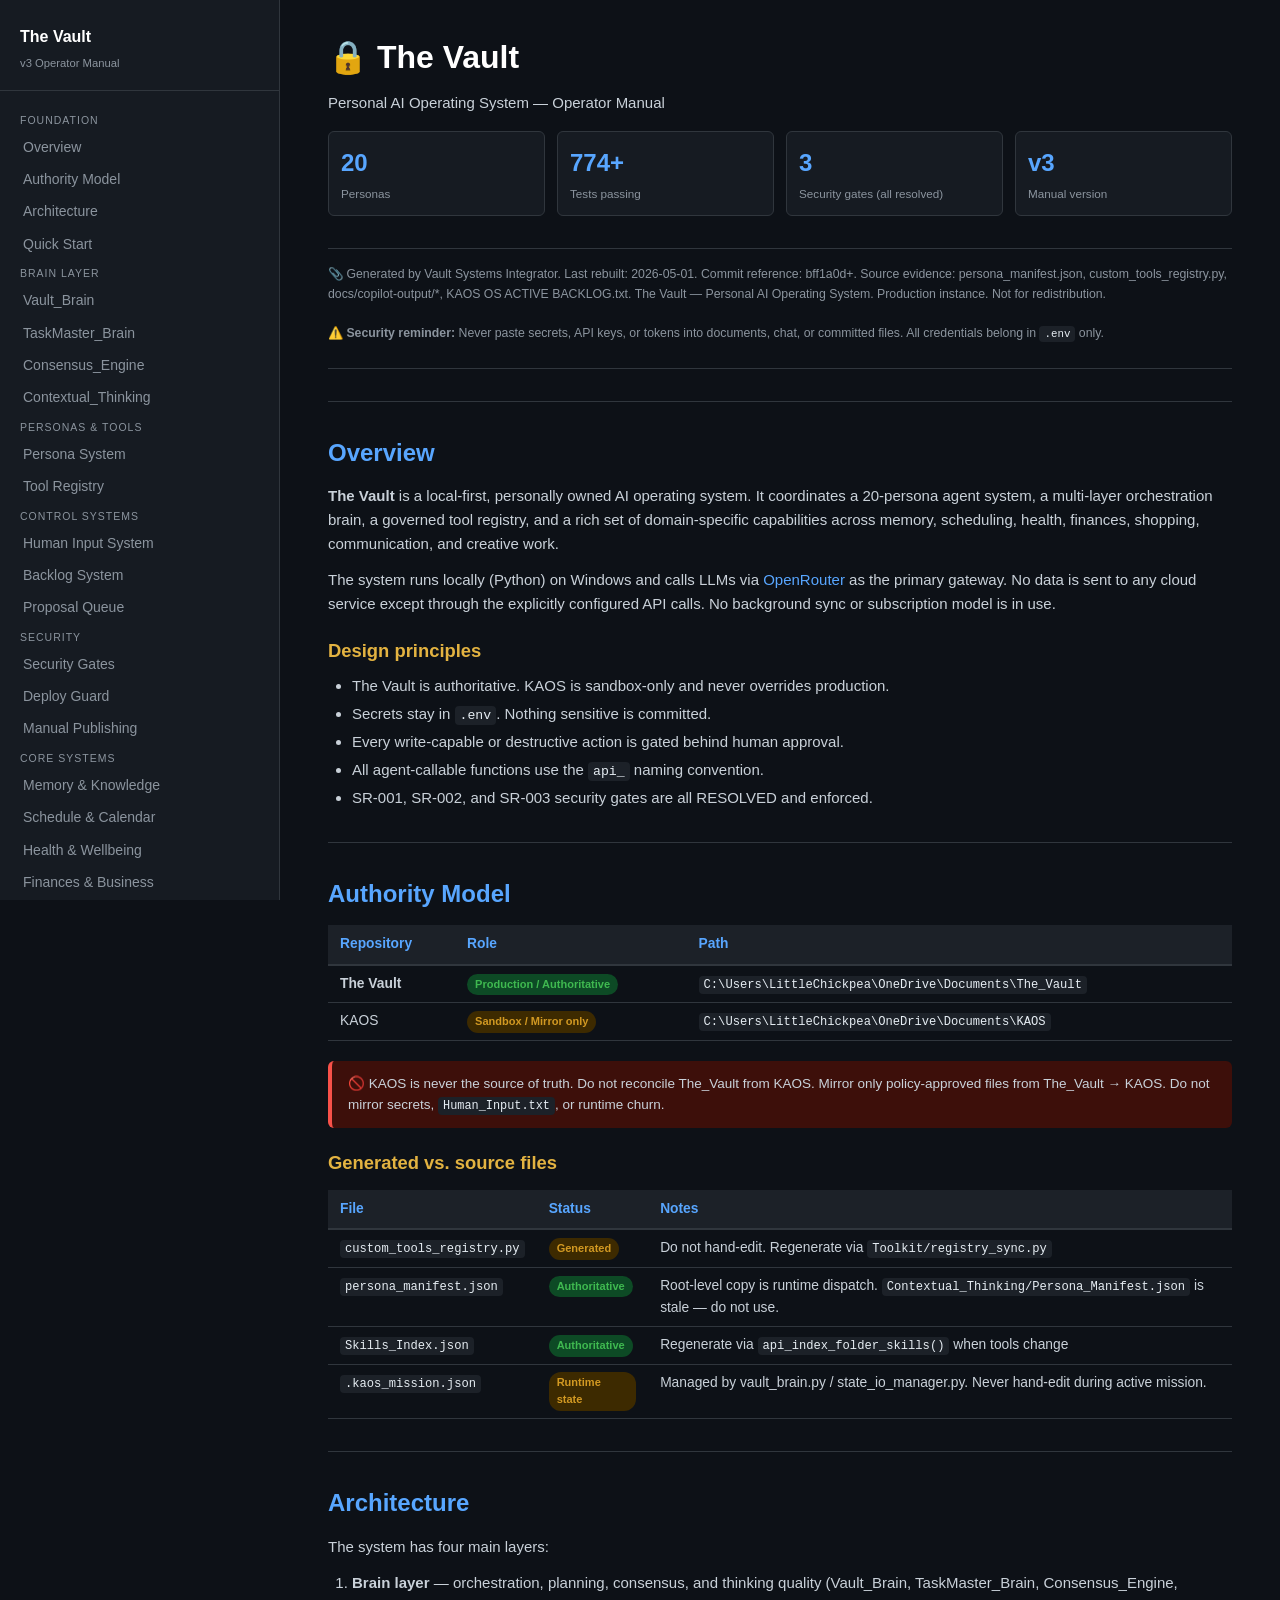
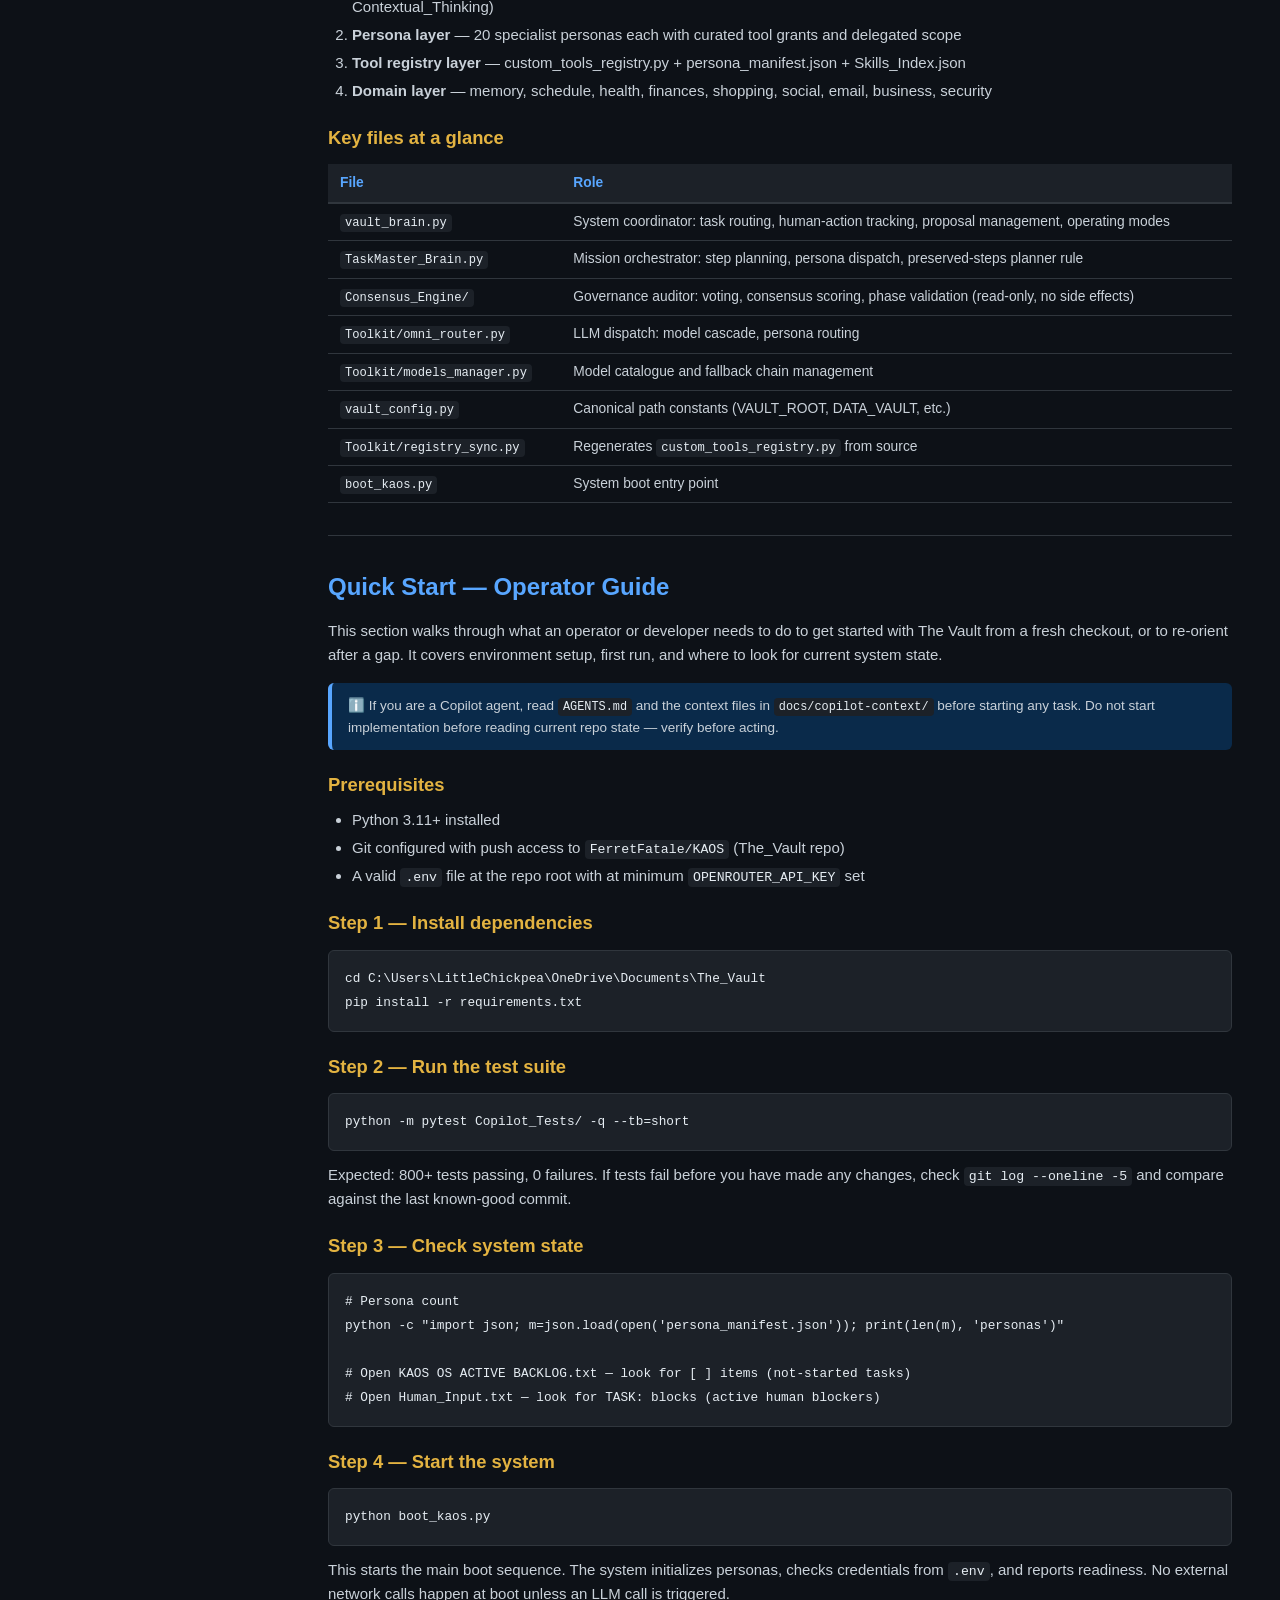
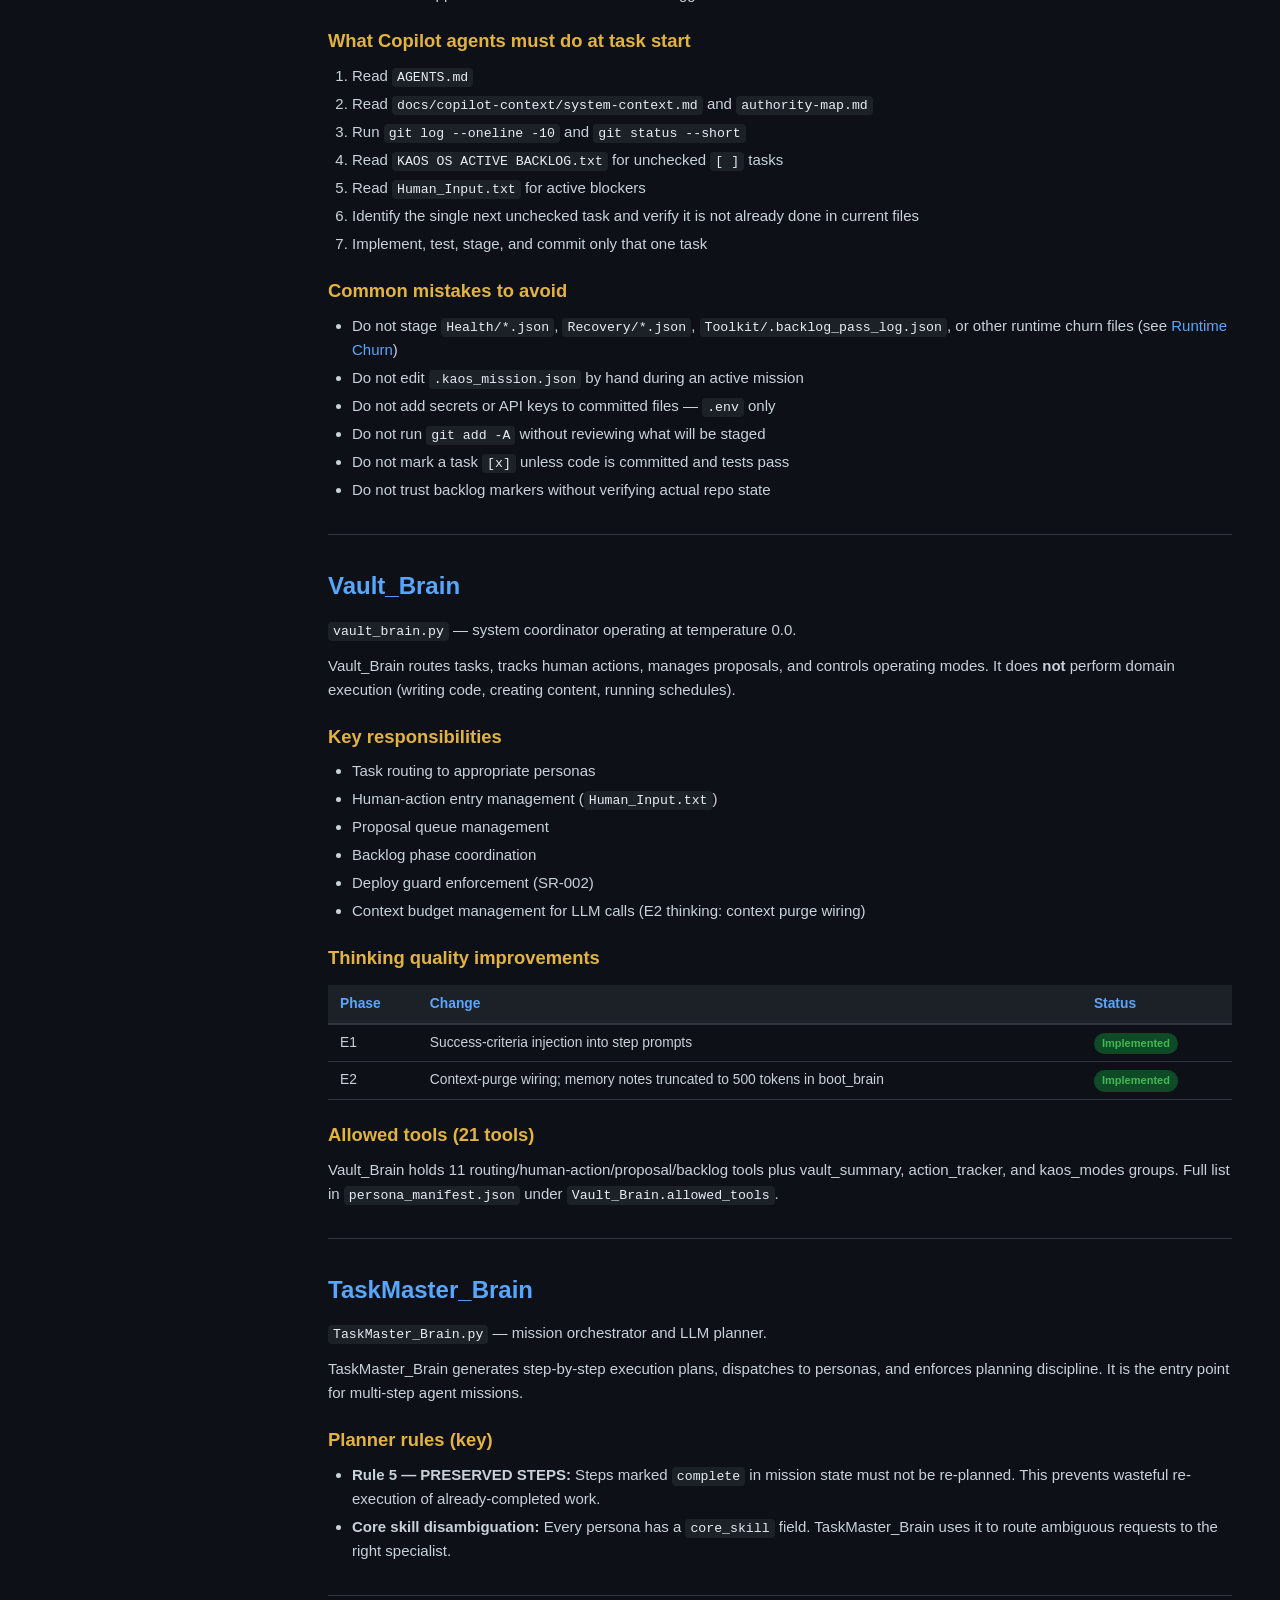
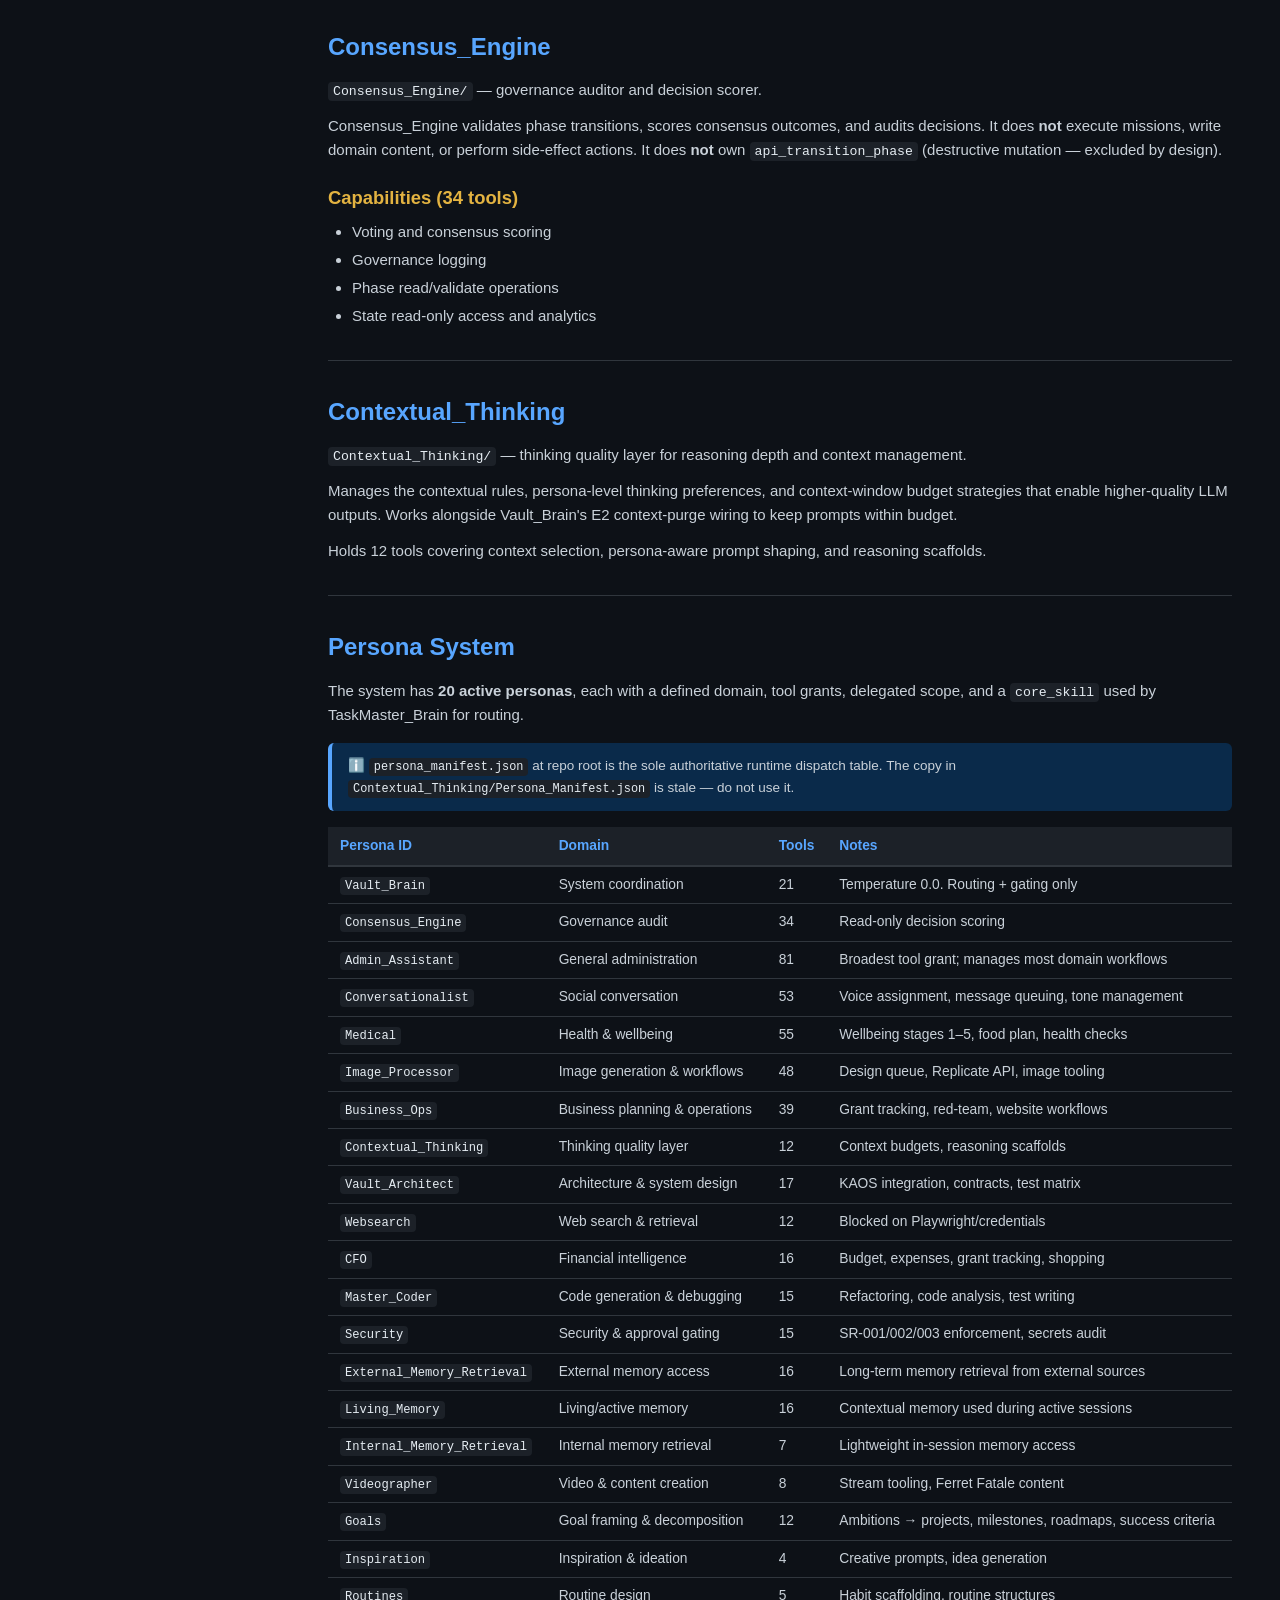
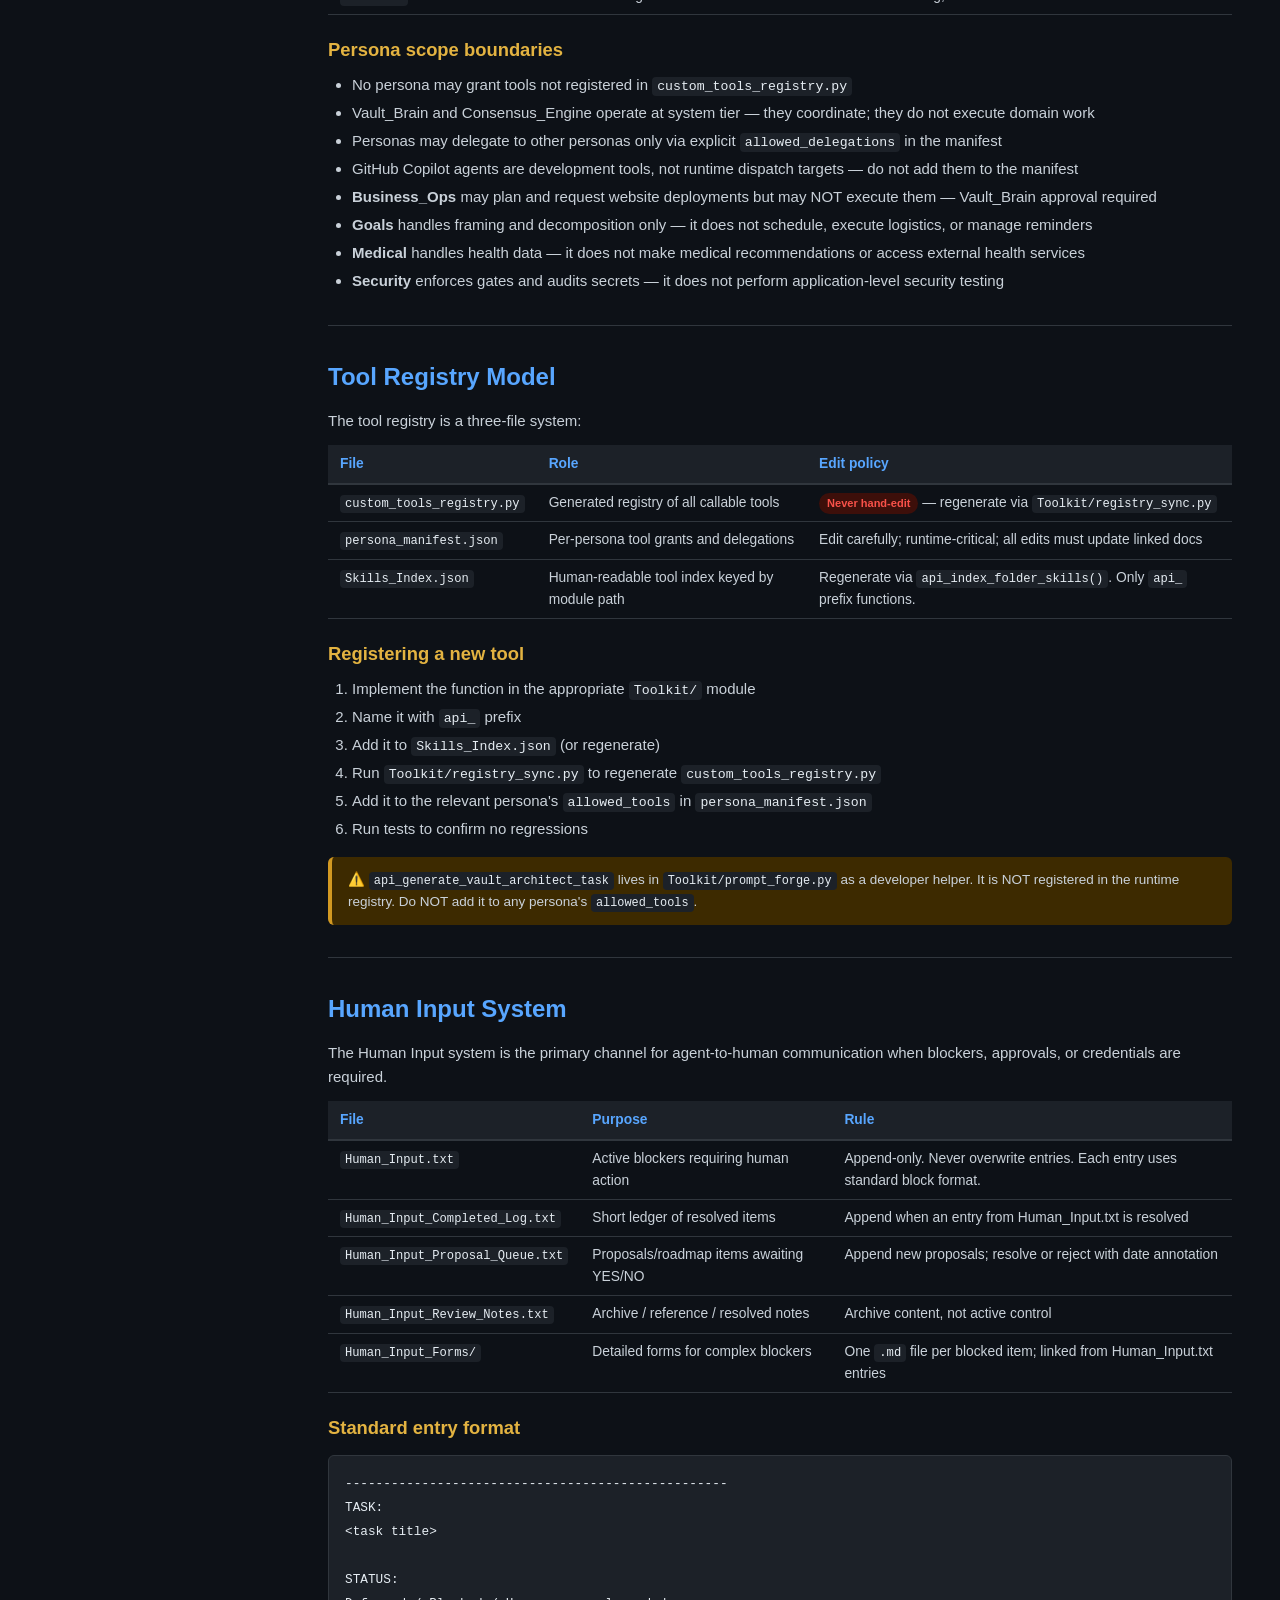
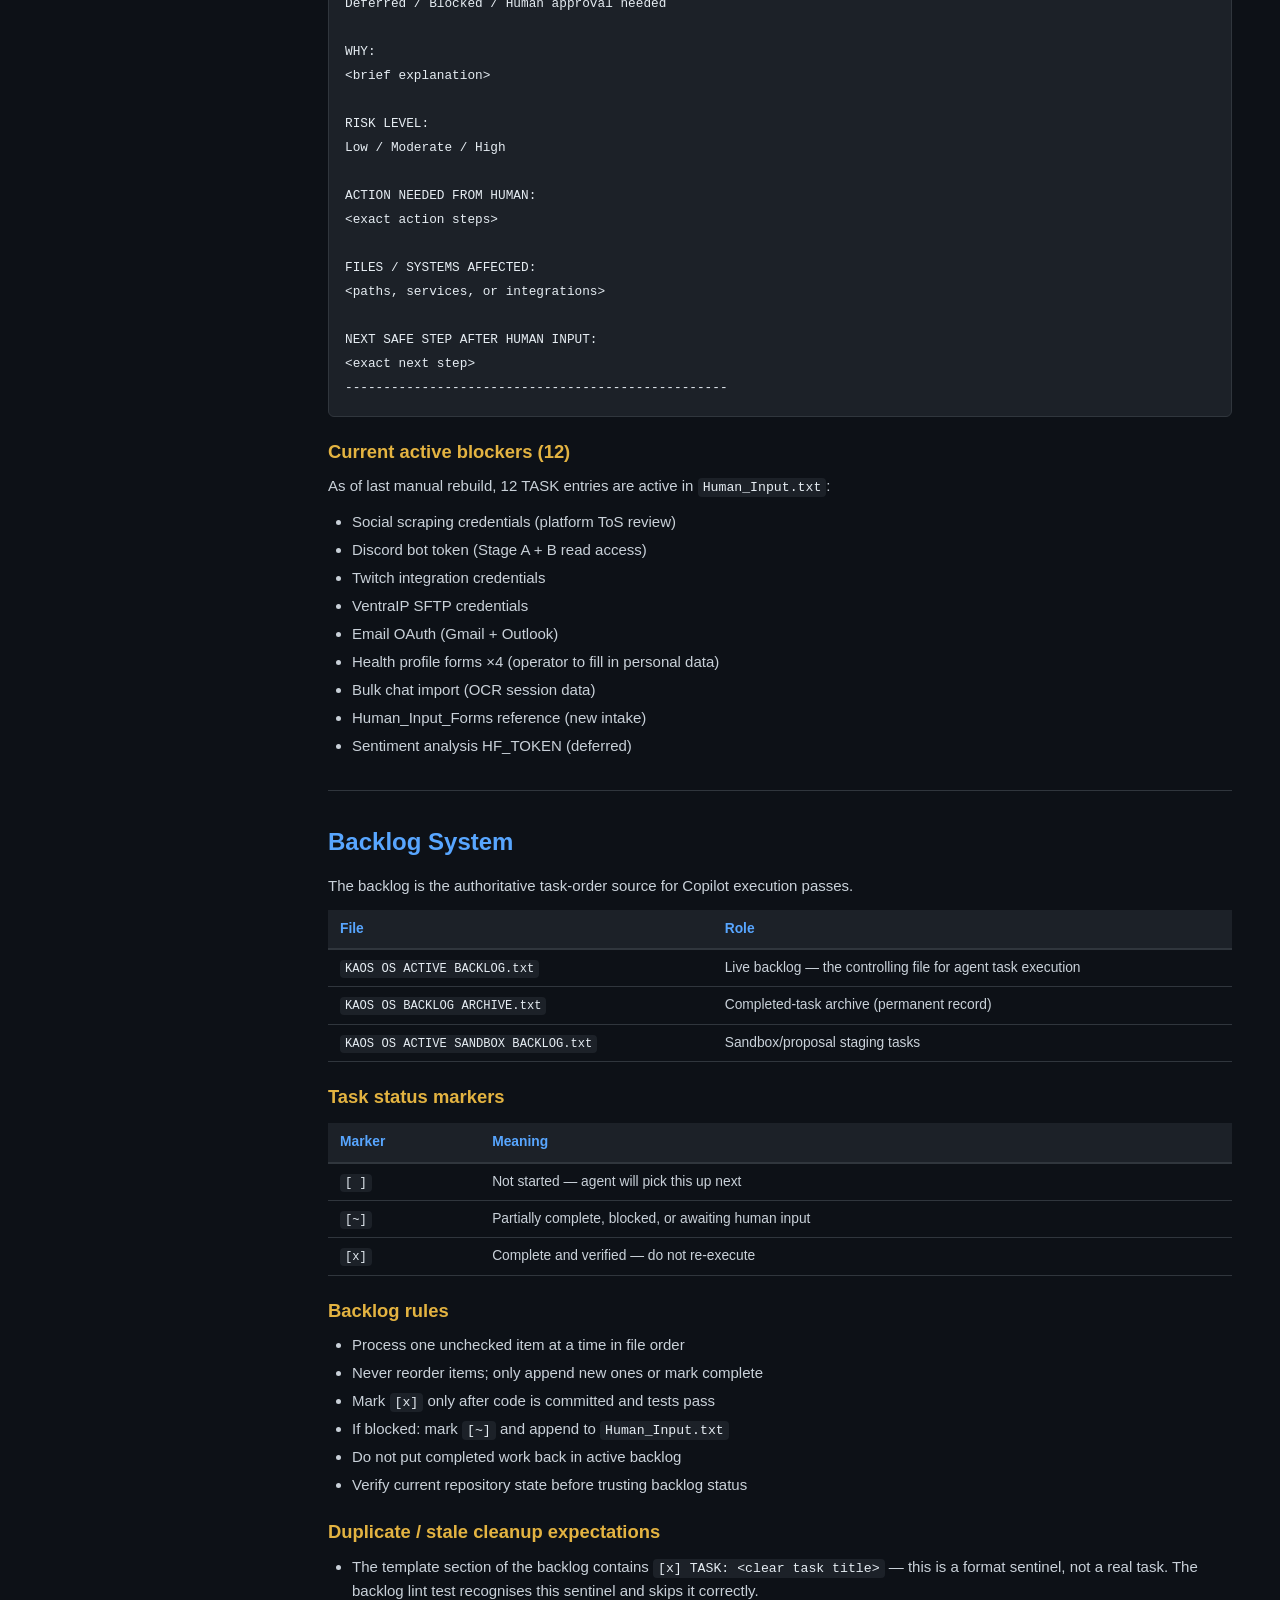
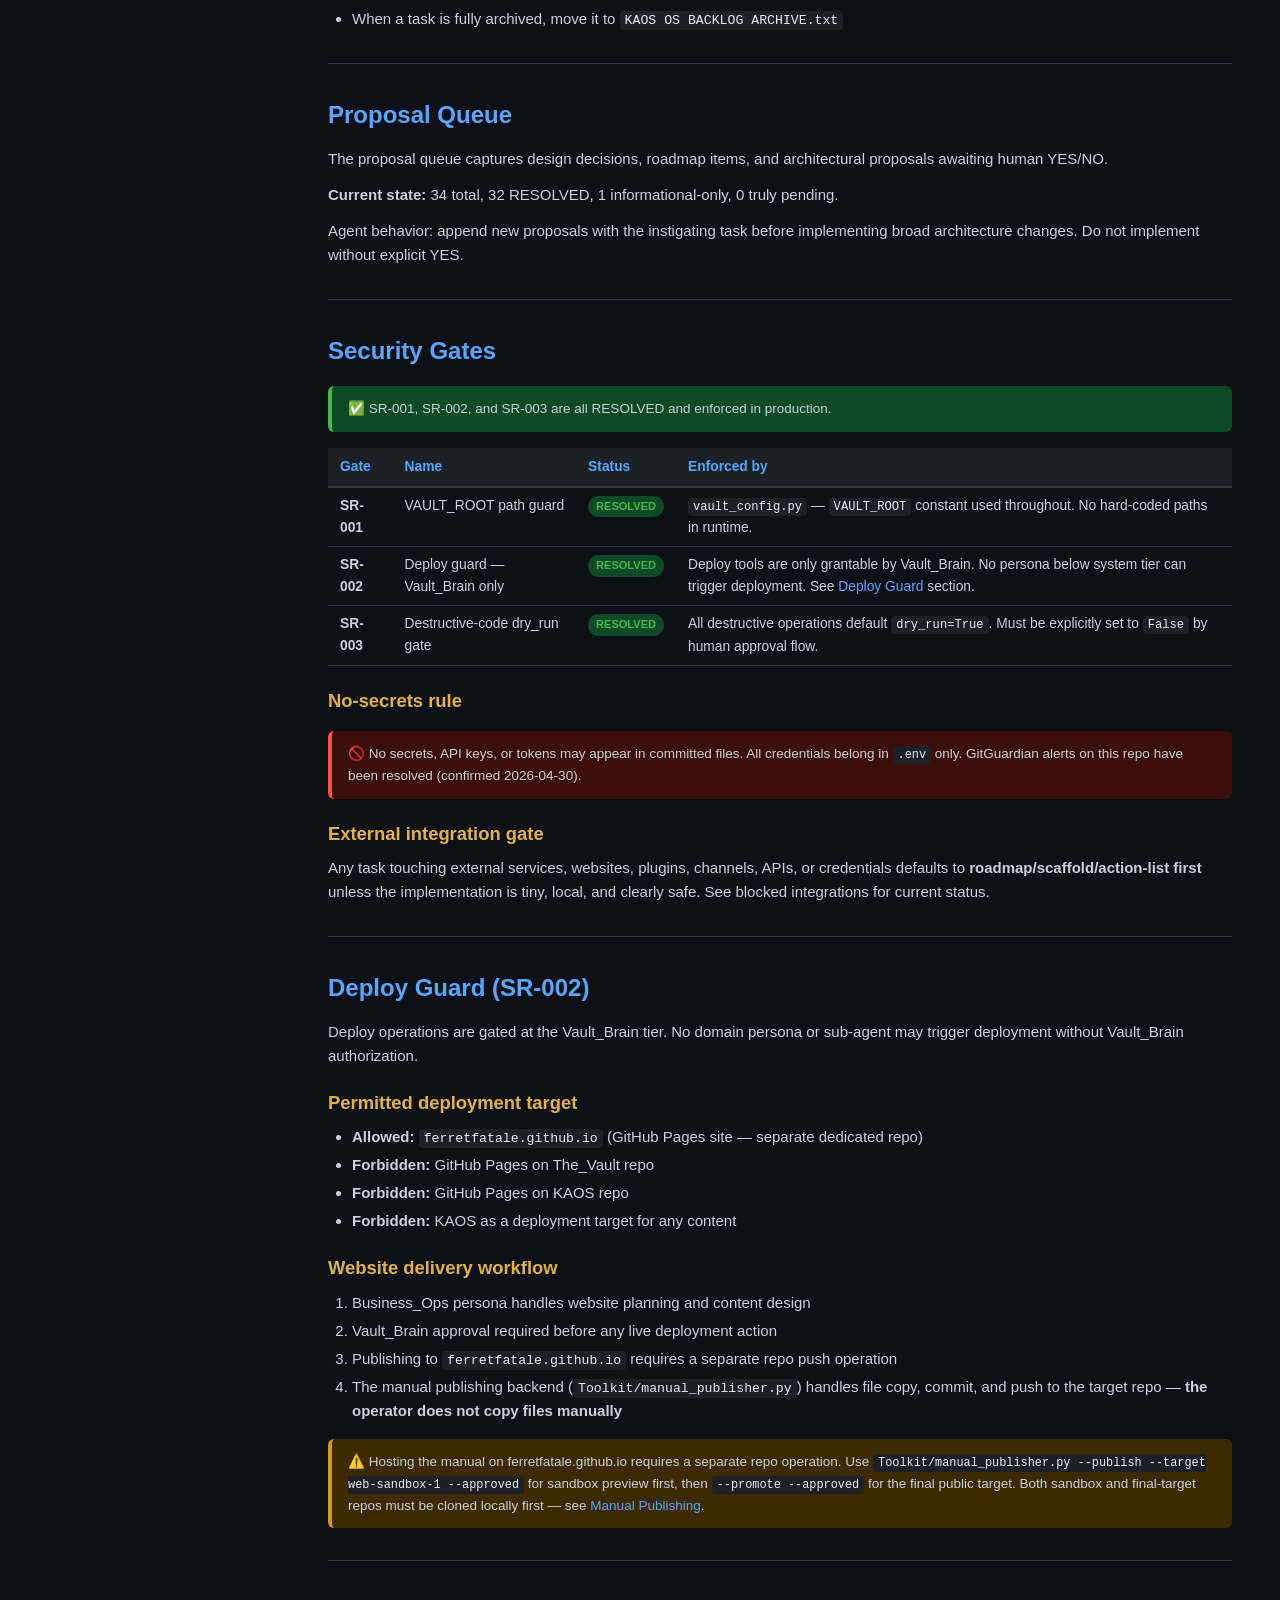
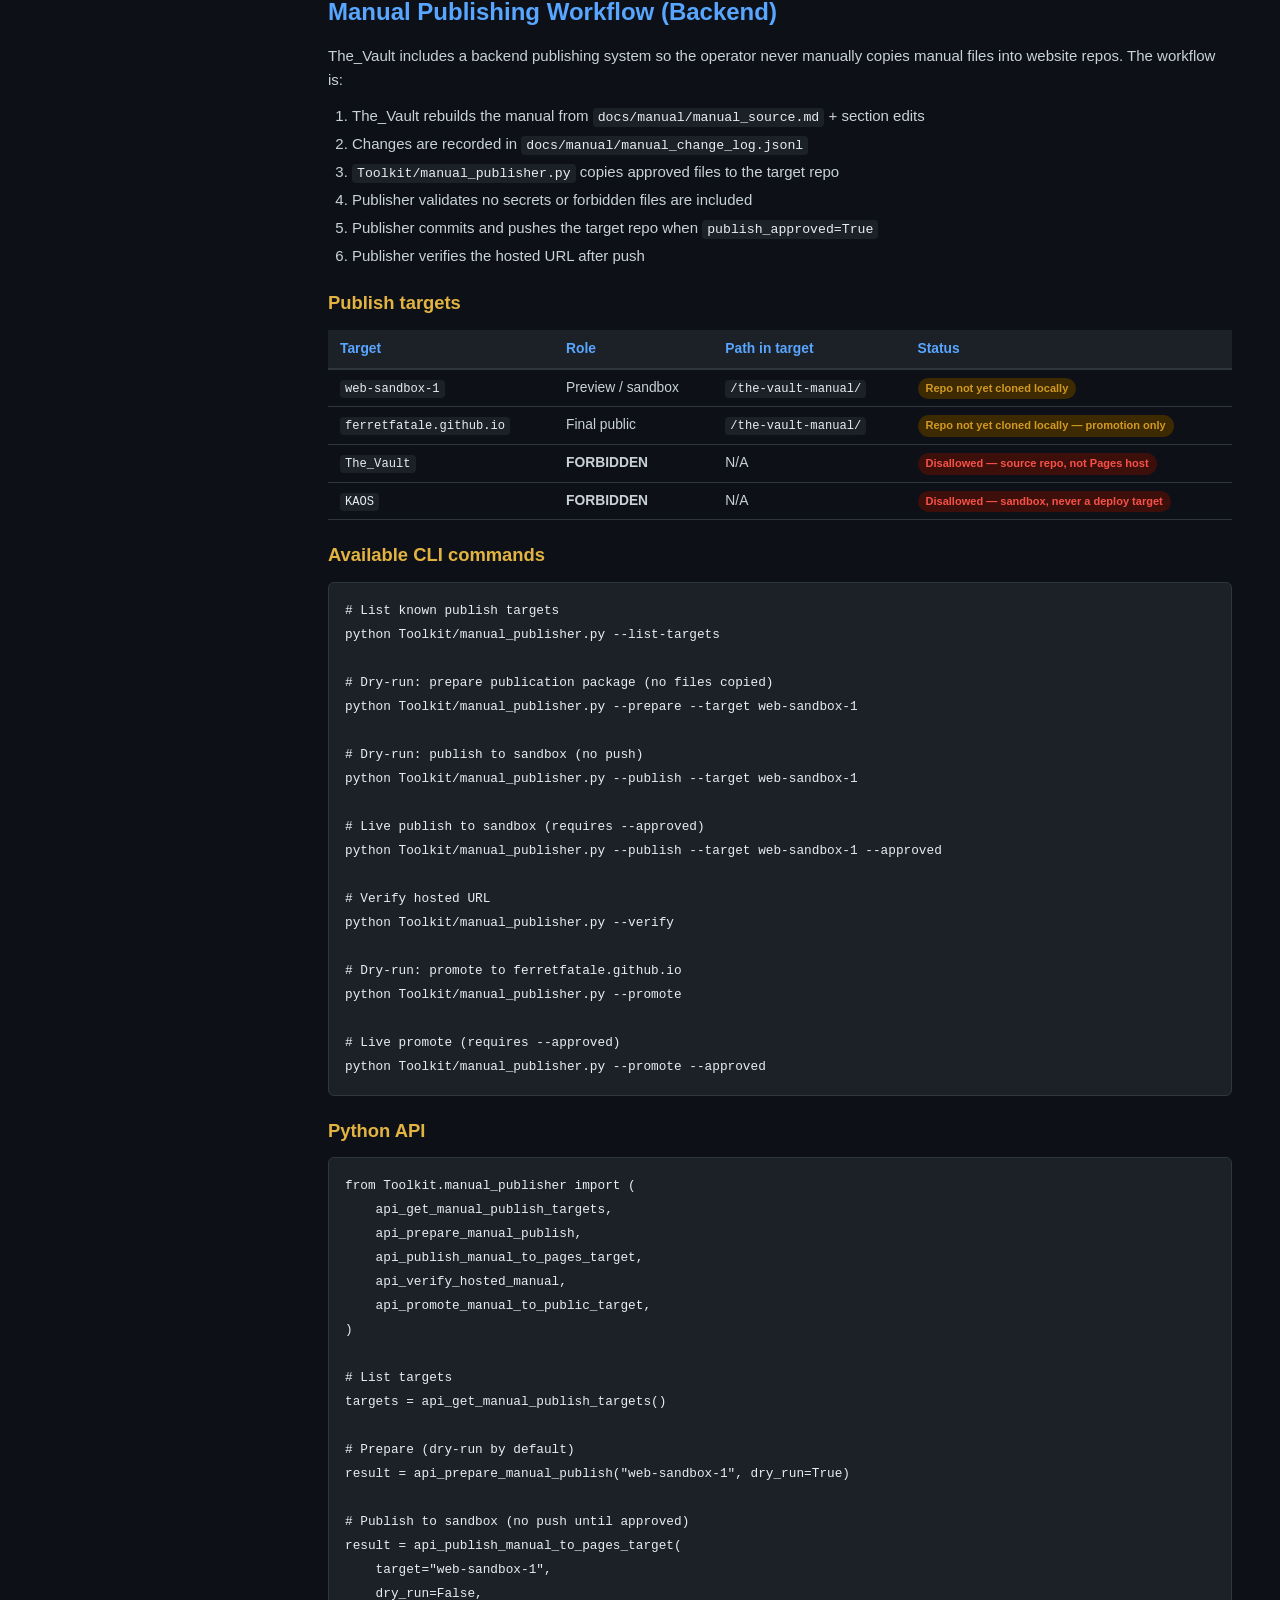
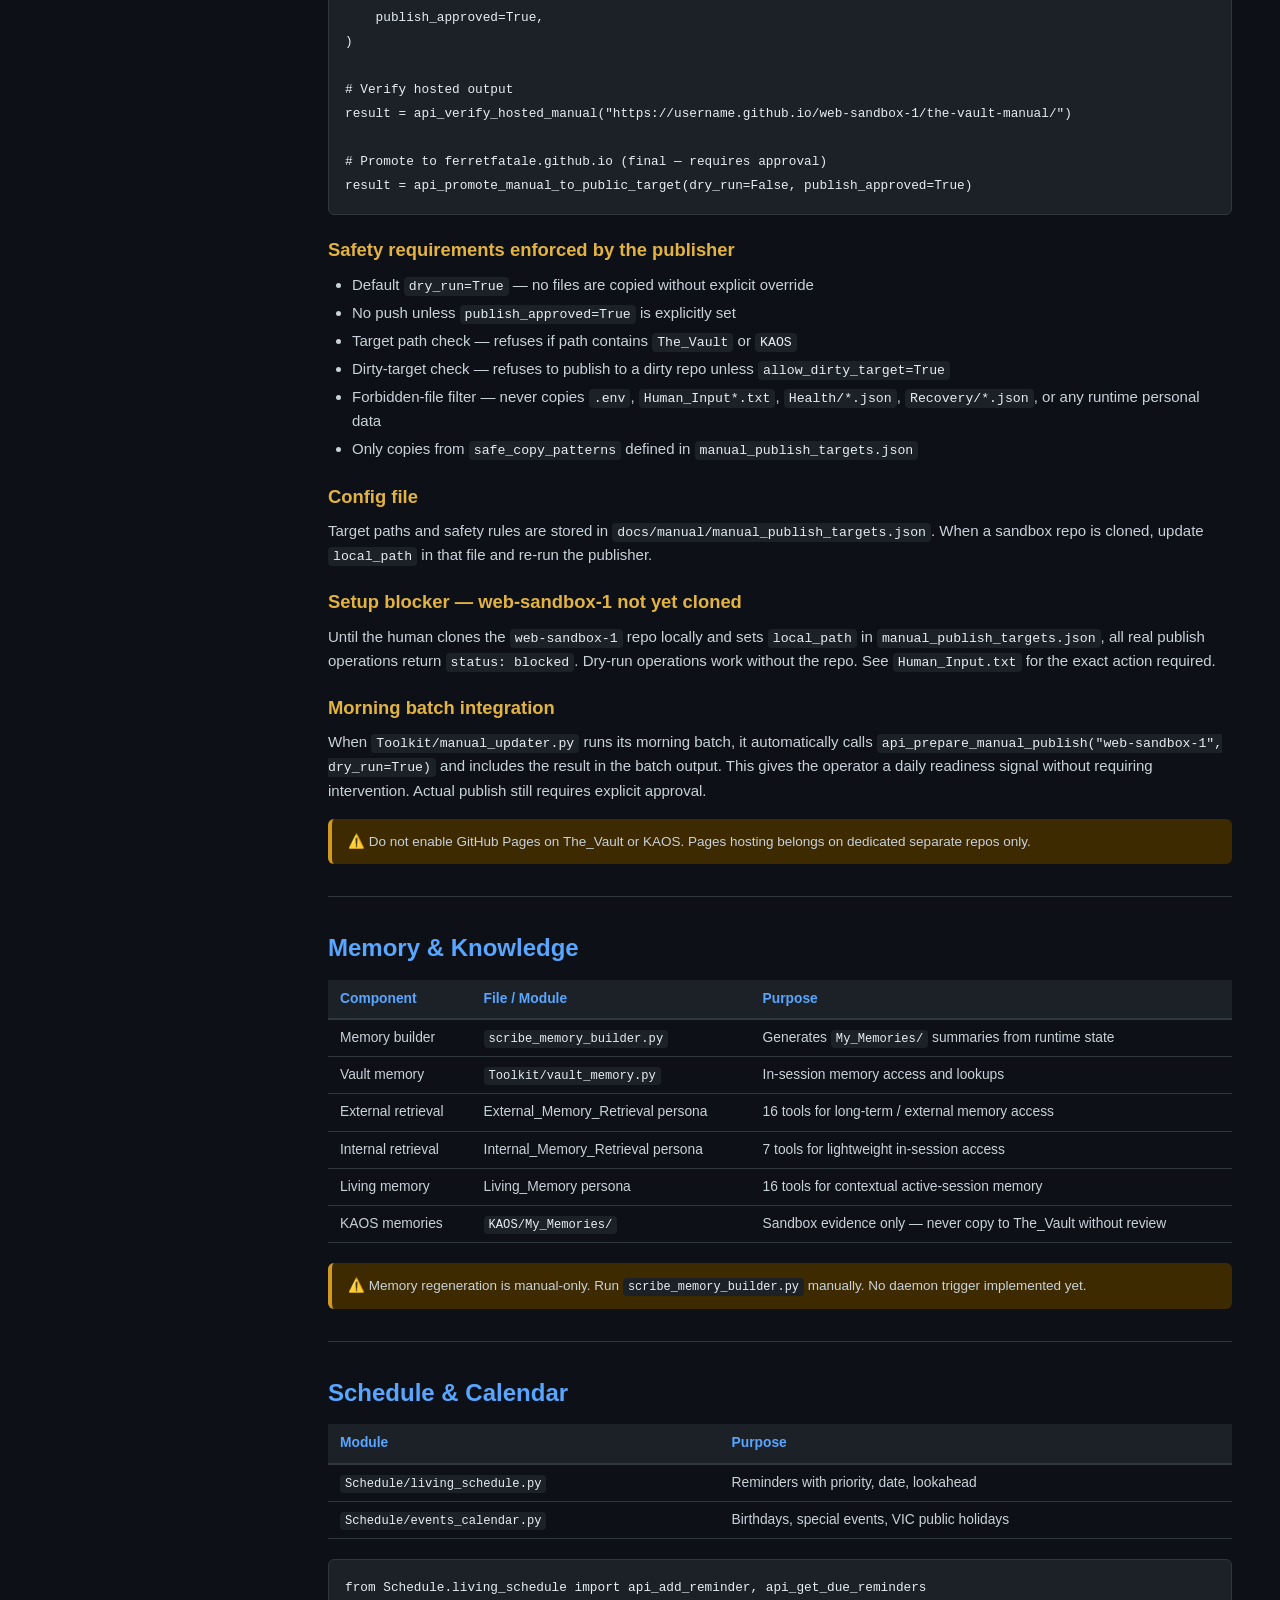
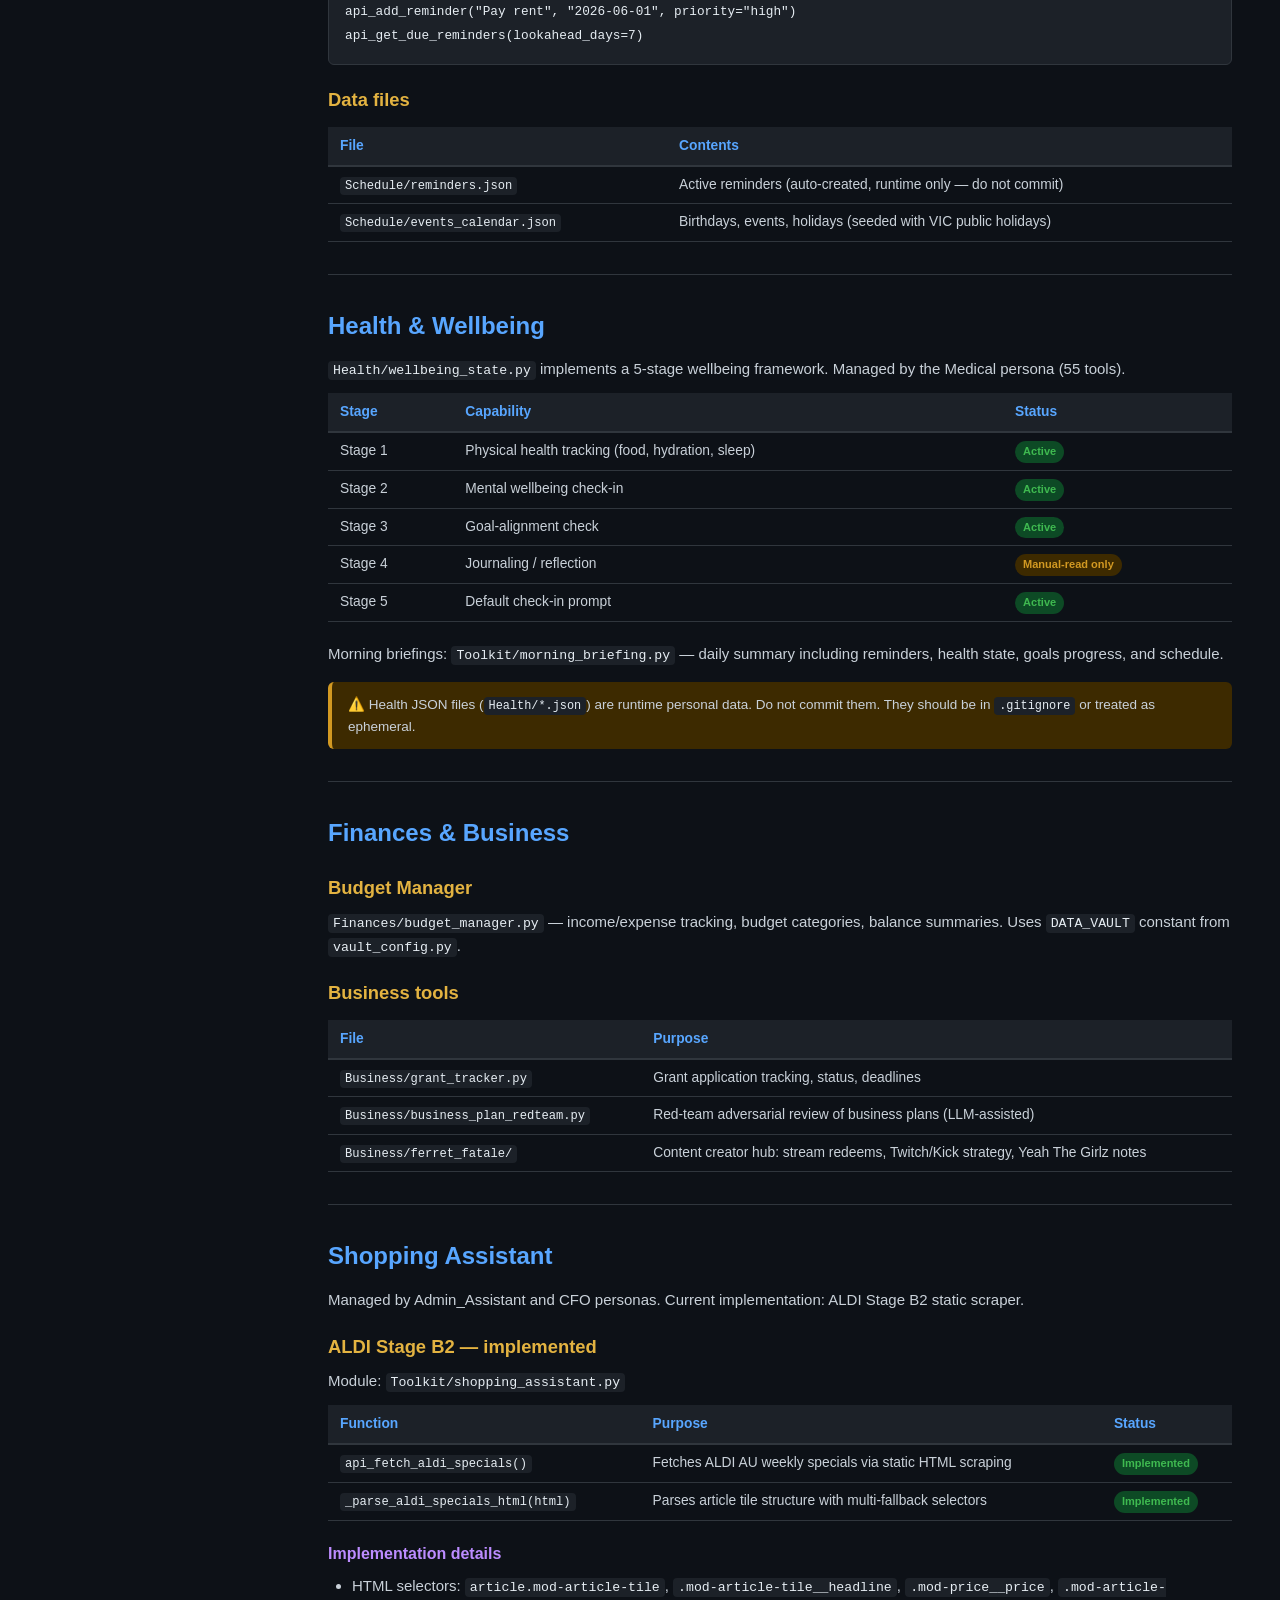
==== the-vault-manual/index.html @ d286a157 "docs(manual): publish The_Vault manual preview 2026-04-28 Co-authored-by: Copilot <223556219+Copilot" ====
<!DOCTYPE html>
<html lang="en">
<head>
  <meta charset="UTF-8" />
  <meta name="viewport" content="width=device-width, initial-scale=1.0" />
  <title>The Vault — v3 Operator Manual</title>
  <style>
    :root {
      --bg: #0d1117; --surface: #161b22; --border: #30363d;
      --text: #c9d1d9; --muted: #8b949e; --accent: #58a6ff;
      --green: #3fb950; --orange: #d29922; --red: #f85149;
      --purple: #bc8cff; --yellow: #e3b341;
    }
    * { box-sizing: border-box; margin: 0; padding: 0; }
    body { background: var(--bg); color: var(--text); font-family: -apple-system, BlinkMacSystemFont, "Segoe UI", Helvetica, Arial, sans-serif; font-size: 15px; line-height: 1.6; }
    a { color: var(--accent); text-decoration: none; }
    a:hover { text-decoration: underline; }
    h1 { font-size: 2rem; color: #fff; margin-bottom: 0.5rem; }
    h2 { font-size: 1.5rem; color: var(--accent); margin: 2rem 0 0.75rem; padding-top: 2rem; border-top: 1px solid var(--border); }
    h3 { font-size: 1.15rem; color: var(--yellow); margin: 1.25rem 0 0.5rem; }
    h4 { font-size: 1rem; color: var(--purple); margin: 1rem 0 0.3rem; }
    p { margin-bottom: 0.75rem; }
    ul, ol { margin: 0.5rem 0 0.75rem 1.5rem; }
    li { margin-bottom: 0.25rem; }
    code { background: #1c2128; padding: 2px 5px; border-radius: 4px; font-family: "SFMono-Regular", Consolas, "Liberation Mono", Menlo, monospace; font-size: 0.88em; color: #e6edf3; }
    pre { background: #1c2128; border: 1px solid var(--border); border-radius: 6px; padding: 1rem; margin: 0.75rem 0; overflow-x: auto; }
    pre code { background: none; padding: 0; font-size: 0.85em; }
    table { width: 100%; border-collapse: collapse; margin: 0.75rem 0 1.25rem; font-size: 0.92em; }
    th { background: #1c2128; color: var(--accent); text-align: left; padding: 8px 12px; border-bottom: 2px solid var(--border); font-weight: 600; }
    td { padding: 7px 12px; border-bottom: 1px solid var(--border); vertical-align: top; }
    tr:hover td { background: #1c2128; }
    .tag { display: inline-block; padding: 2px 8px; border-radius: 12px; font-size: 0.8em; font-weight: 600; }
    .green { background: #0d4a25; color: var(--green); }
    .orange { background: #3d2a00; color: var(--orange); }
    .red { background: #3d0f0a; color: var(--red); }
    .purple { background: #2d1a4a; color: var(--purple); }
    .blue { background: #0a2a4a; color: var(--accent); }
    .banner { border-radius: 6px; padding: 0.75rem 1rem; margin: 1rem 0; font-size: 0.9em; }
    .banner.stop { background: #3d0f0a; border-left: 4px solid var(--red); }
    .banner.warn { background: #3d2a00; border-left: 4px solid var(--orange); }
    .banner.info { background: #0a2a4a; border-left: 4px solid var(--accent); }
    .banner.ok { background: #0d4a25; border-left: 4px solid var(--green); }
    .layout { display: flex; min-height: 100vh; }
    nav { width: 280px; min-width: 220px; background: var(--surface); border-right: 1px solid var(--border); padding: 1.5rem 0; position: sticky; top: 0; height: 100vh; overflow-y: auto; flex-shrink: 0; }
    nav .logo { padding: 0 1.25rem 1rem; border-bottom: 1px solid var(--border); margin-bottom: 1rem; }
    nav .logo strong { display: block; font-size: 1rem; color: #fff; }
    nav .logo small { color: var(--muted); font-size: 0.75em; }
    nav a { display: block; padding: 5px 1.25rem; color: var(--muted); font-size: 0.875rem; border-left: 3px solid transparent; }
    nav a:hover, nav a.active { color: var(--text); background: #1c2128; border-left-color: var(--accent); text-decoration: none; }
    nav .nav-group { margin-top: 0.75rem; padding: 0 1.25rem 0.25rem; font-size: 0.7em; text-transform: uppercase; letter-spacing: 1px; color: var(--muted); }
    main { flex: 1; padding: 2rem 3rem; max-width: 1100px; }
    header { padding-bottom: 1.5rem; border-bottom: 1px solid var(--border); margin-bottom: 1rem; }
    .meta-grid { display: grid; grid-template-columns: repeat(auto-fit, minmax(160px, 1fr)); gap: 0.75rem; margin: 1rem 0; }
    .meta-card { background: var(--surface); border: 1px solid var(--border); border-radius: 6px; padding: 0.75rem; }
    .meta-card .val { font-size: 1.5rem; font-weight: 700; color: var(--accent); }
    .meta-card .lbl { font-size: 0.78em; color: var(--muted); margin-top: 2px; }
    .generated-note { color: var(--muted); font-size: 0.82em; margin-top: 2rem; padding-top: 1rem; border-top: 1px solid var(--border); }
    section { margin-bottom: 2rem; }
    @media (max-width: 900px) { nav { display: none; } main { padding: 1.5rem; } }
  </style>
</head>
<body>
<div class="layout">

<nav>
  <div class="logo">
    <strong>The Vault</strong>
    <small>v3 Operator Manual</small>
  </div>
  <span class="nav-group">Foundation</span>
  <a href="#overview">Overview</a>
  <a href="#authority">Authority Model</a>
  <a href="#architecture">Architecture</a>
  <a href="#quick-start">Quick Start</a>
  <span class="nav-group">Brain Layer</span>
  <a href="#vault-brain">Vault_Brain</a>
  <a href="#taskmaster">TaskMaster_Brain</a>
  <a href="#consensus">Consensus_Engine</a>
  <a href="#contextual">Contextual_Thinking</a>
  <span class="nav-group">Personas &amp; Tools</span>
  <a href="#personas">Persona System</a>
  <a href="#tool-registry">Tool Registry</a>
  <span class="nav-group">Control Systems</span>
  <a href="#human-input">Human Input System</a>
  <a href="#backlog">Backlog System</a>
  <a href="#proposals">Proposal Queue</a>
  <span class="nav-group">Security</span>
  <a href="#security-gates">Security Gates</a>
  <a href="#deploy-guard">Deploy Guard</a>
  <a href="#manual-publishing">Manual Publishing</a>
  <span class="nav-group">Core Systems</span>
  <a href="#memory">Memory &amp; Knowledge</a>
  <a href="#schedule">Schedule &amp; Calendar</a>
  <a href="#health">Health &amp; Wellbeing</a>
  <a href="#finances">Finances &amp; Business</a>
  <a href="#shopping">Shopping Assistant</a>
  <a href="#social">Social Module</a>
  <a href="#maton">Maton Connections</a>
  <a href="#email">Email Intelligence</a>
  <a href="#websearch-limits">Websearch Limits</a>
  <span class="nav-group">Blocked Items</span>
  <a href="#blocked">Blocked Integrations</a>
  <a href="#openclaw-ollama">OpenClaw &amp; Ollama</a>
  <span class="nav-group">Operations</span>
  <a href="#setup">Setup Requirements</a>
  <a href="#kaos-integration">KAOS Integration</a>
  <a href="#testing">Testing</a>
  <a href="#governance">Governance Docs</a>
  <span class="nav-group">Maintenance</span>
  <a href="#manual-maintenance">Manual Maintenance</a>
  <a href="#troubleshooting">Troubleshooting</a>
  <a href="#runtime-churn">Runtime Churn</a>
  <a href="#how-to-update">How to Update</a>
</nav>

<main>

<header>
  <h1>🔒 The Vault</h1>
  <p>Personal AI Operating System — Operator Manual</p>
  <div class="meta-grid">
    <div class="meta-card"><div class="val">20</div><div class="lbl">Personas</div></div>
    <div class="meta-card"><div class="val">774+</div><div class="lbl">Tests passing</div></div>
    <div class="meta-card"><div class="val">3</div><div class="lbl">Security gates (all resolved)</div></div>
    <div class="meta-card"><div class="val">v3</div><div class="lbl">Manual version</div></div>
  </div>
  <div class="generated-note">
    📎 Generated by Vault Systems Integrator. Last rebuilt: 2026-05-01.
    Commit reference: bff1a0d+.
    Source evidence: persona_manifest.json, custom_tools_registry.py, docs/copilot-output/*, KAOS OS ACTIVE BACKLOG.txt.
    The Vault — Personal AI Operating System. Production instance. Not for redistribution.
    <br/><br/>
    ⚠️ <strong>Security reminder:</strong> Never paste secrets, API keys, or tokens into documents, chat, or committed files.
    All credentials belong in <code>.env</code> only.
  </div>
</header>

<!-- OVERVIEW -->
<section id="overview">
<h2>Overview</h2>
<p><strong>The Vault</strong> is a local-first, personally owned AI operating system.
It coordinates a 20-persona agent system, a multi-layer orchestration brain, a governed tool
registry, and a rich set of domain-specific capabilities across memory, scheduling, health,
finances, shopping, communication, and creative work.</p>

<p>The system runs locally (Python) on Windows and calls LLMs via
<a href="https://openrouter.ai">OpenRouter</a> as the primary gateway.
No data is sent to any cloud service except through the explicitly configured API calls.
No background sync or subscription model is in use.</p>

<h3>Design principles</h3>
<ul>
  <li>The Vault is authoritative. KAOS is sandbox-only and never overrides production.</li>
  <li>Secrets stay in <code>.env</code>. Nothing sensitive is committed.</li>
  <li>Every write-capable or destructive action is gated behind human approval.</li>
  <li>All agent-callable functions use the <code>api_</code> naming convention.</li>
  <li>SR-001, SR-002, and SR-003 security gates are all RESOLVED and enforced.</li>
</ul>
</section>

<!-- AUTHORITY MODEL -->
<section id="authority">
<h2>Authority Model</h2>
<table>
  <tr><th>Repository</th><th>Role</th><th>Path</th></tr>
  <tr><td><strong>The Vault</strong></td><td><span class="tag green">Production / Authoritative</span></td><td><code>C:\Users\LittleChickpea\OneDrive\Documents\The_Vault</code></td></tr>
  <tr><td>KAOS</td><td><span class="tag orange">Sandbox / Mirror only</span></td><td><code>C:\Users\LittleChickpea\OneDrive\Documents\KAOS</code></td></tr>
</table>

<div class="banner stop">
  🚫 KAOS is never the source of truth. Do not reconcile The_Vault from KAOS.
  Mirror only policy-approved files from The_Vault → KAOS.
  Do not mirror secrets, <code>Human_Input.txt</code>, or runtime churn.
</div>

<h3>Generated vs. source files</h3>
<table>
  <tr><th>File</th><th>Status</th><th>Notes</th></tr>
  <tr><td><code>custom_tools_registry.py</code></td><td><span class="tag orange">Generated</span></td><td>Do not hand-edit. Regenerate via <code>Toolkit/registry_sync.py</code></td></tr>
  <tr><td><code>persona_manifest.json</code></td><td><span class="tag green">Authoritative</span></td><td>Root-level copy is runtime dispatch. <code>Contextual_Thinking/Persona_Manifest.json</code> is stale — do not use.</td></tr>
  <tr><td><code>Skills_Index.json</code></td><td><span class="tag green">Authoritative</span></td><td>Regenerate via <code>api_index_folder_skills()</code> when tools change</td></tr>
  <tr><td><code>.kaos_mission.json</code></td><td><span class="tag orange">Runtime state</span></td><td>Managed by vault_brain.py / state_io_manager.py. Never hand-edit during active mission.</td></tr>
</table>
</section>

<!-- ARCHITECTURE -->
<section id="architecture">
<h2>Architecture</h2>
<p>The system has four main layers:</p>

<ol>
  <li><strong>Brain layer</strong> — orchestration, planning, consensus, and thinking quality (Vault_Brain, TaskMaster_Brain, Consensus_Engine, Contextual_Thinking)</li>
  <li><strong>Persona layer</strong> — 20 specialist personas each with curated tool grants and delegated scope</li>
  <li><strong>Tool registry layer</strong> — custom_tools_registry.py + persona_manifest.json + Skills_Index.json</li>
  <li><strong>Domain layer</strong> — memory, schedule, health, finances, shopping, social, email, business, security</li>
</ol>

<h3>Key files at a glance</h3>
<table>
  <tr><th>File</th><th>Role</th></tr>
  <tr><td><code>vault_brain.py</code></td><td>System coordinator: task routing, human-action tracking, proposal management, operating modes</td></tr>
  <tr><td><code>TaskMaster_Brain.py</code></td><td>Mission orchestrator: step planning, persona dispatch, preserved-steps planner rule</td></tr>
  <tr><td><code>Consensus_Engine/</code></td><td>Governance auditor: voting, consensus scoring, phase validation (read-only, no side effects)</td></tr>
  <tr><td><code>Toolkit/omni_router.py</code></td><td>LLM dispatch: model cascade, persona routing</td></tr>
  <tr><td><code>Toolkit/models_manager.py</code></td><td>Model catalogue and fallback chain management</td></tr>
  <tr><td><code>vault_config.py</code></td><td>Canonical path constants (VAULT_ROOT, DATA_VAULT, etc.)</td></tr>
  <tr><td><code>Toolkit/registry_sync.py</code></td><td>Regenerates <code>custom_tools_registry.py</code> from source</td></tr>
  <tr><td><code>boot_kaos.py</code></td><td>System boot entry point</td></tr>
</table>
</section>

<!-- QUICK START -->
<section id="quick-start">
<h2>Quick Start — Operator Guide</h2>
<p>This section walks through what an operator or developer needs to do to get started with
The Vault from a fresh checkout, or to re-orient after a gap. It covers environment setup,
first run, and where to look for current system state.</p>

<div class="banner info">
  ℹ️ If you are a Copilot agent, read <code>AGENTS.md</code> and the context files in
  <code>docs/copilot-context/</code> before starting any task. Do not start implementation
  before reading current repo state — verify before acting.
</div>

<h3>Prerequisites</h3>
<ul>
  <li>Python 3.11+ installed</li>
  <li>Git configured with push access to <code>FerretFatale/KAOS</code> (The_Vault repo)</li>
  <li>A valid <code>.env</code> file at the repo root with at minimum <code>OPENROUTER_API_KEY</code> set</li>
</ul>

<h3>Step 1 — Install dependencies</h3>
<pre><code>cd C:\Users\LittleChickpea\OneDrive\Documents\The_Vault
pip install -r requirements.txt</code></pre>

<h3>Step 2 — Run the test suite</h3>
<pre><code>python -m pytest Copilot_Tests/ -q --tb=short</code></pre>
<p>Expected: 800+ tests passing, 0 failures. If tests fail before you have made any changes,
check <code>git log --oneline -5</code> and compare against the last known-good commit.</p>

<h3>Step 3 — Check system state</h3>
<pre><code># Persona count
python -c "import json; m=json.load(open('persona_manifest.json')); print(len(m), 'personas')"

# Open KAOS OS ACTIVE BACKLOG.txt — look for [ ] items (not-started tasks)
# Open Human_Input.txt — look for TASK: blocks (active human blockers)</code></pre>

<h3>Step 4 — Start the system</h3>
<pre><code>python boot_kaos.py</code></pre>
<p>This starts the main boot sequence. The system initializes personas, checks credentials from
<code>.env</code>, and reports readiness. No external network calls happen at boot unless an LLM
call is triggered.</p>

<h3>What Copilot agents must do at task start</h3>
<ol>
  <li>Read <code>AGENTS.md</code></li>
  <li>Read <code>docs/copilot-context/system-context.md</code> and <code>authority-map.md</code></li>
  <li>Run <code>git log --oneline -10</code> and <code>git status --short</code></li>
  <li>Read <code>KAOS OS ACTIVE BACKLOG.txt</code> for unchecked <code>[ ]</code> tasks</li>
  <li>Read <code>Human_Input.txt</code> for active blockers</li>
  <li>Identify the single next unchecked task and verify it is not already done in current files</li>
  <li>Implement, test, stage, and commit only that one task</li>
</ol>

<h3>Common mistakes to avoid</h3>
<ul>
  <li>Do not stage <code>Health/*.json</code>, <code>Recovery/*.json</code>, <code>Toolkit/.backlog_pass_log.json</code>, or other runtime churn files (see <a href="#runtime-churn">Runtime Churn</a>)</li>
  <li>Do not edit <code>.kaos_mission.json</code> by hand during an active mission</li>
  <li>Do not add secrets or API keys to committed files — <code>.env</code> only</li>
  <li>Do not run <code>git add -A</code> without reviewing what will be staged</li>
  <li>Do not mark a task <code>[x]</code> unless code is committed and tests pass</li>
  <li>Do not trust backlog markers without verifying actual repo state</li>
</ul>
</section>

<!-- VAULT_BRAIN -->
<section id="vault-brain">
<h2>Vault_Brain</h2>
<p><code>vault_brain.py</code> — system coordinator operating at temperature 0.0.</p>
<p>Vault_Brain routes tasks, tracks human actions, manages proposals, and controls operating
modes. It does <strong>not</strong> perform domain execution (writing code, creating content, running schedules).</p>

<h3>Key responsibilities</h3>
<ul>
  <li>Task routing to appropriate personas</li>
  <li>Human-action entry management (<code>Human_Input.txt</code>)</li>
  <li>Proposal queue management</li>
  <li>Backlog phase coordination</li>
  <li>Deploy guard enforcement (SR-002)</li>
  <li>Context budget management for LLM calls (E2 thinking: context purge wiring)</li>
</ul>

<h3>Thinking quality improvements</h3>
<table>
  <tr><th>Phase</th><th>Change</th><th>Status</th></tr>
  <tr><td>E1</td><td>Success-criteria injection into step prompts</td><td><span class="tag green">Implemented</span></td></tr>
  <tr><td>E2</td><td>Context-purge wiring; memory notes truncated to 500 tokens in boot_brain</td><td><span class="tag green">Implemented</span></td></tr>
</table>

<h3>Allowed tools (21 tools)</h3>
<p>Vault_Brain holds 11 routing/human-action/proposal/backlog tools plus vault_summary,
action_tracker, and kaos_modes groups. Full list in <code>persona_manifest.json</code> under
<code>Vault_Brain.allowed_tools</code>.</p>
</section>

<!-- TASKMASTER_BRAIN -->
<section id="taskmaster">
<h2>TaskMaster_Brain</h2>
<p><code>TaskMaster_Brain.py</code> — mission orchestrator and LLM planner.</p>
<p>TaskMaster_Brain generates step-by-step execution plans, dispatches to personas, and enforces
planning discipline. It is the entry point for multi-step agent missions.</p>

<h3>Planner rules (key)</h3>
<ul>
  <li><strong>Rule 5 — PRESERVED STEPS:</strong> Steps marked <code>complete</code> in mission state must not be re-planned. This prevents wasteful re-execution of already-completed work.</li>
  <li><strong>Core skill disambiguation:</strong> Every persona has a <code>core_skill</code> field. TaskMaster_Brain uses it to route ambiguous requests to the right specialist.</li>
</ul>
</section>

<!-- CONSENSUS_ENGINE -->
<section id="consensus">
<h2>Consensus_Engine</h2>
<p><code>Consensus_Engine/</code> — governance auditor and decision scorer.</p>
<p>Consensus_Engine validates phase transitions, scores consensus outcomes, and audits decisions.
It does <strong>not</strong> execute missions, write domain content, or perform side-effect actions.
It does <strong>not</strong> own <code>api_transition_phase</code> (destructive mutation — excluded by design).</p>

<h3>Capabilities (34 tools)</h3>
<ul>
  <li>Voting and consensus scoring</li>
  <li>Governance logging</li>
  <li>Phase read/validate operations</li>
  <li>State read-only access and analytics</li>
</ul>
</section>

<!-- CONTEXTUAL_THINKING -->
<section id="contextual">
<h2>Contextual_Thinking</h2>
<p><code>Contextual_Thinking/</code> — thinking quality layer for reasoning depth and context management.</p>
<p>Manages the contextual rules, persona-level thinking preferences, and context-window budget
strategies that enable higher-quality LLM outputs. Works alongside Vault_Brain's E2
context-purge wiring to keep prompts within budget.</p>
<p>Holds 12 tools covering context selection, persona-aware prompt shaping, and reasoning scaffolds.</p>
</section>

<!-- PERSONA SYSTEM -->
<section id="personas">
<h2>Persona System</h2>
<p>The system has <strong>20 active personas</strong>, each with a defined domain, tool grants,
delegated scope, and a <code>core_skill</code> used by TaskMaster_Brain for routing.</p>

<div class="banner info">
  ℹ️ <code>persona_manifest.json</code> at repo root is the sole authoritative runtime dispatch table.
  The copy in <code>Contextual_Thinking/Persona_Manifest.json</code> is stale — do not use it.
</div>

<table>
  <tr><th>Persona ID</th><th>Domain</th><th>Tools</th><th>Notes</th></tr>
  <tr><td><code>Vault_Brain</code></td><td>System coordination</td><td>21</td><td>Temperature 0.0. Routing + gating only</td></tr>
  <tr><td><code>Consensus_Engine</code></td><td>Governance audit</td><td>34</td><td>Read-only decision scoring</td></tr>
  <tr><td><code>Admin_Assistant</code></td><td>General administration</td><td>81</td><td>Broadest tool grant; manages most domain workflows</td></tr>
  <tr><td><code>Conversationalist</code></td><td>Social conversation</td><td>53</td><td>Voice assignment, message queuing, tone management</td></tr>
  <tr><td><code>Medical</code></td><td>Health &amp; wellbeing</td><td>55</td><td>Wellbeing stages 1–5, food plan, health checks</td></tr>
  <tr><td><code>Image_Processor</code></td><td>Image generation &amp; workflows</td><td>48</td><td>Design queue, Replicate API, image tooling</td></tr>
  <tr><td><code>Business_Ops</code></td><td>Business planning &amp; operations</td><td>39</td><td>Grant tracking, red-team, website workflows</td></tr>
  <tr><td><code>Contextual_Thinking</code></td><td>Thinking quality layer</td><td>12</td><td>Context budgets, reasoning scaffolds</td></tr>
  <tr><td><code>Vault_Architect</code></td><td>Architecture &amp; system design</td><td>17</td><td>KAOS integration, contracts, test matrix</td></tr>
  <tr><td><code>Websearch</code></td><td>Web search &amp; retrieval</td><td>12</td><td>Blocked on Playwright/credentials</td></tr>
  <tr><td><code>CFO</code></td><td>Financial intelligence</td><td>16</td><td>Budget, expenses, grant tracking, shopping</td></tr>
  <tr><td><code>Master_Coder</code></td><td>Code generation &amp; debugging</td><td>15</td><td>Refactoring, code analysis, test writing</td></tr>
  <tr><td><code>Security</code></td><td>Security &amp; approval gating</td><td>15</td><td>SR-001/002/003 enforcement, secrets audit</td></tr>
  <tr><td><code>External_Memory_Retrieval</code></td><td>External memory access</td><td>16</td><td>Long-term memory retrieval from external sources</td></tr>
  <tr><td><code>Living_Memory</code></td><td>Living/active memory</td><td>16</td><td>Contextual memory used during active sessions</td></tr>
  <tr><td><code>Internal_Memory_Retrieval</code></td><td>Internal memory retrieval</td><td>7</td><td>Lightweight in-session memory access</td></tr>
  <tr><td><code>Videographer</code></td><td>Video &amp; content creation</td><td>8</td><td>Stream tooling, Ferret Fatale content</td></tr>
  <tr><td><code>Goals</code></td><td>Goal framing &amp; decomposition</td><td>12</td><td>Ambitions → projects, milestones, roadmaps, success criteria</td></tr>
  <tr><td><code>Inspiration</code></td><td>Inspiration &amp; ideation</td><td>4</td><td>Creative prompts, idea generation</td></tr>
  <tr><td><code>Routines</code></td><td>Routine design</td><td>5</td><td>Habit scaffolding, routine structures</td></tr>
</table>

<h3>Persona scope boundaries</h3>
<ul>
  <li>No persona may grant tools not registered in <code>custom_tools_registry.py</code></li>
  <li>Vault_Brain and Consensus_Engine operate at system tier — they coordinate; they do not execute domain work</li>
  <li>Personas may delegate to other personas only via explicit <code>allowed_delegations</code> in the manifest</li>
  <li>GitHub Copilot agents are development tools, not runtime dispatch targets — do not add them to the manifest</li>
  <li><strong>Business_Ops</strong> may plan and request website deployments but may NOT execute them — Vault_Brain approval required</li>
  <li><strong>Goals</strong> handles framing and decomposition only — it does not schedule, execute logistics, or manage reminders</li>
  <li><strong>Medical</strong> handles health data — it does not make medical recommendations or access external health services</li>
  <li><strong>Security</strong> enforces gates and audits secrets — it does not perform application-level security testing</li>
</ul>
</section>

<!-- TOOL REGISTRY -->
<section id="tool-registry">
<h2>Tool Registry Model</h2>
<p>The tool registry is a three-file system:</p>

<table>
  <tr><th>File</th><th>Role</th><th>Edit policy</th></tr>
  <tr><td><code>custom_tools_registry.py</code></td><td>Generated registry of all callable tools</td><td><span class="tag red">Never hand-edit</span> — regenerate via <code>Toolkit/registry_sync.py</code></td></tr>
  <tr><td><code>persona_manifest.json</code></td><td>Per-persona tool grants and delegations</td><td>Edit carefully; runtime-critical; all edits must update linked docs</td></tr>
  <tr><td><code>Skills_Index.json</code></td><td>Human-readable tool index keyed by module path</td><td>Regenerate via <code>api_index_folder_skills()</code>. Only <code>api_</code> prefix functions.</td></tr>
</table>

<h3>Registering a new tool</h3>
<ol>
  <li>Implement the function in the appropriate <code>Toolkit/</code> module</li>
  <li>Name it with <code>api_</code> prefix</li>
  <li>Add it to <code>Skills_Index.json</code> (or regenerate)</li>
  <li>Run <code>Toolkit/registry_sync.py</code> to regenerate <code>custom_tools_registry.py</code></li>
  <li>Add it to the relevant persona's <code>allowed_tools</code> in <code>persona_manifest.json</code></li>
  <li>Run tests to confirm no regressions</li>
</ol>

<div class="banner warn">
  ⚠️ <code>api_generate_vault_architect_task</code> lives in <code>Toolkit/prompt_forge.py</code> as a developer helper.
  It is NOT registered in the runtime registry. Do NOT add it to any persona's <code>allowed_tools</code>.
</div>
</section>

<!-- HUMAN INPUT SYSTEM -->
<section id="human-input">
<h2>Human Input System</h2>
<p>The Human Input system is the primary channel for agent-to-human communication when blockers,
approvals, or credentials are required.</p>

<table>
  <tr><th>File</th><th>Purpose</th><th>Rule</th></tr>
  <tr><td><code>Human_Input.txt</code></td><td>Active blockers requiring human action</td><td>Append-only. Never overwrite entries. Each entry uses standard block format.</td></tr>
  <tr><td><code>Human_Input_Completed_Log.txt</code></td><td>Short ledger of resolved items</td><td>Append when an entry from Human_Input.txt is resolved</td></tr>
  <tr><td><code>Human_Input_Proposal_Queue.txt</code></td><td>Proposals/roadmap items awaiting YES/NO</td><td>Append new proposals; resolve or reject with date annotation</td></tr>
  <tr><td><code>Human_Input_Review_Notes.txt</code></td><td>Archive / reference / resolved notes</td><td>Archive content, not active control</td></tr>
  <tr><td><code>Human_Input_Forms/</code></td><td>Detailed forms for complex blockers</td><td>One <code>.md</code> file per blocked item; linked from Human_Input.txt entries</td></tr>
</table>

<h3>Standard entry format</h3>
<pre><code>--------------------------------------------------
TASK:
&lt;task title&gt;

STATUS:
Deferred / Blocked / Human approval needed

WHY:
&lt;brief explanation&gt;

RISK LEVEL:
Low / Moderate / High

ACTION NEEDED FROM HUMAN:
&lt;exact action steps&gt;

FILES / SYSTEMS AFFECTED:
&lt;paths, services, or integrations&gt;

NEXT SAFE STEP AFTER HUMAN INPUT:
&lt;exact next step&gt;
--------------------------------------------------</code></pre>

<h3>Current active blockers (12)</h3>
<p>As of last manual rebuild, 12 TASK entries are active in <code>Human_Input.txt</code>:</p>
<ul>
  <li>Social scraping credentials (platform ToS review)</li>
  <li>Discord bot token (Stage A + B read access)</li>
  <li>Twitch integration credentials</li>
  <li>VentraIP SFTP credentials</li>
  <li>Email OAuth (Gmail + Outlook)</li>
  <li>Health profile forms ×4 (operator to fill in personal data)</li>
  <li>Bulk chat import (OCR session data)</li>
  <li>Human_Input_Forms reference (new intake)</li>
  <li>Sentiment analysis HF_TOKEN (deferred)</li>
</ul>
</section>

<!-- BACKLOG SYSTEM -->
<section id="backlog">
<h2>Backlog System</h2>
<p>The backlog is the authoritative task-order source for Copilot execution passes.</p>

<table>
  <tr><th>File</th><th>Role</th></tr>
  <tr><td><code>KAOS OS ACTIVE BACKLOG.txt</code></td><td>Live backlog — the controlling file for agent task execution</td></tr>
  <tr><td><code>KAOS OS BACKLOG ARCHIVE.txt</code></td><td>Completed-task archive (permanent record)</td></tr>
  <tr><td><code>KAOS OS ACTIVE SANDBOX BACKLOG.txt</code></td><td>Sandbox/proposal staging tasks</td></tr>
</table>

<h3>Task status markers</h3>
<table>
  <tr><th>Marker</th><th>Meaning</th></tr>
  <tr><td><code>[ ]</code></td><td>Not started — agent will pick this up next</td></tr>
  <tr><td><code>[~]</code></td><td>Partially complete, blocked, or awaiting human input</td></tr>
  <tr><td><code>[x]</code></td><td>Complete and verified — do not re-execute</td></tr>
</table>

<h3>Backlog rules</h3>
<ul>
  <li>Process one unchecked item at a time in file order</li>
  <li>Never reorder items; only append new ones or mark complete</li>
  <li>Mark <code>[x]</code> only after code is committed and tests pass</li>
  <li>If blocked: mark <code>[~]</code> and append to <code>Human_Input.txt</code></li>
  <li>Do not put completed work back in active backlog</li>
  <li>Verify current repository state before trusting backlog status</li>
</ul>

<h3>Duplicate / stale cleanup expectations</h3>
<ul>
  <li>The template section of the backlog contains <code>[x] TASK: &lt;clear task title&gt;</code> — this is a format sentinel, not a real task. The backlog lint test recognises this sentinel and skips it correctly.</li>
  <li>When a task is fully archived, move it to <code>KAOS OS BACKLOG ARCHIVE.txt</code></li>
</ul>
</section>

<!-- PROPOSAL QUEUE -->
<section id="proposals">
<h2>Proposal Queue</h2>
<p>The proposal queue captures design decisions, roadmap items, and architectural proposals
awaiting human YES/NO.</p>
<p><strong>Current state:</strong> 34 total, 32 RESOLVED, 1 informational-only, 0 truly pending.</p>
<p>Agent behavior: append new proposals with the instigating task before implementing broad
architecture changes. Do not implement without explicit YES.</p>
</section>

<!-- SECURITY GATES -->
<section id="security-gates">
<h2>Security Gates</h2>

<div class="banner ok">
  ✅ SR-001, SR-002, and SR-003 are all RESOLVED and enforced in production.
</div>

<table>
  <tr><th>Gate</th><th>Name</th><th>Status</th><th>Enforced by</th></tr>
  <tr>
    <td><strong>SR-001</strong></td>
    <td>VAULT_ROOT path guard</td>
    <td><span class="tag green">RESOLVED</span></td>
    <td><code>vault_config.py</code> — <code>VAULT_ROOT</code> constant used throughout. No hard-coded paths in runtime.</td>
  </tr>
  <tr>
    <td><strong>SR-002</strong></td>
    <td>Deploy guard — Vault_Brain only</td>
    <td><span class="tag green">RESOLVED</span></td>
    <td>Deploy tools are only grantable by Vault_Brain. No persona below system tier can trigger deployment. See <a href="#deploy-guard">Deploy Guard</a> section.</td>
  </tr>
  <tr>
    <td><strong>SR-003</strong></td>
    <td>Destructive-code dry_run gate</td>
    <td><span class="tag green">RESOLVED</span></td>
    <td>All destructive operations default <code>dry_run=True</code>. Must be explicitly set to <code>False</code> by human approval flow.</td>
  </tr>
</table>

<h3>No-secrets rule</h3>
<div class="banner stop">
  🚫 No secrets, API keys, or tokens may appear in committed files.
  All credentials belong in <code>.env</code> only.
  GitGuardian alerts on this repo have been resolved (confirmed 2026-04-30).
</div>

<h3>External integration gate</h3>
<p>Any task touching external services, websites, plugins, channels, APIs, or credentials
defaults to <strong>roadmap/scaffold/action-list first</strong> unless the implementation is
tiny, local, and clearly safe. See blocked integrations for current status.</p>
</section>

<!-- DEPLOY GUARD -->
<section id="deploy-guard">
<h2>Deploy Guard (SR-002)</h2>
<p>Deploy operations are gated at the Vault_Brain tier. No domain persona or sub-agent may
trigger deployment without Vault_Brain authorization.</p>

<h3>Permitted deployment target</h3>
<ul>
  <li><strong>Allowed:</strong> <code>ferretfatale.github.io</code> (GitHub Pages site — separate dedicated repo)</li>
  <li><strong>Forbidden:</strong> GitHub Pages on The_Vault repo</li>
  <li><strong>Forbidden:</strong> GitHub Pages on KAOS repo</li>
  <li><strong>Forbidden:</strong> KAOS as a deployment target for any content</li>
</ul>

<h3>Website delivery workflow</h3>
<ol>
  <li>Business_Ops persona handles website planning and content design</li>
  <li>Vault_Brain approval required before any live deployment action</li>
  <li>Publishing to <code>ferretfatale.github.io</code> requires a separate repo push operation</li>
  <li>The manual publishing backend (<code>Toolkit/manual_publisher.py</code>) handles file copy, commit, and push to the target repo — <strong>the operator does not copy files manually</strong></li>
</ol>

<div class="banner warn">
  ⚠️ Hosting the manual on ferretfatale.github.io requires a separate repo operation.
  Use <code>Toolkit/manual_publisher.py --publish --target web-sandbox-1 --approved</code> for sandbox preview first,
  then <code>--promote --approved</code> for the final public target.
  Both sandbox and final-target repos must be cloned locally first — see <a href="#manual-publishing">Manual Publishing</a>.
</div>
</section>

<!-- MANUAL PUBLISHING -->
<section id="manual-publishing">
<h2>Manual Publishing Workflow (Backend)</h2>
<p>The_Vault includes a backend publishing system so the operator never manually copies manual
files into website repos. The workflow is:</p>

<ol>
  <li>The_Vault rebuilds the manual from <code>docs/manual/manual_source.md</code> + section edits</li>
  <li>Changes are recorded in <code>docs/manual/manual_change_log.jsonl</code></li>
  <li><code>Toolkit/manual_publisher.py</code> copies approved files to the target repo</li>
  <li>Publisher validates no secrets or forbidden files are included</li>
  <li>Publisher commits and pushes the target repo when <code>publish_approved=True</code></li>
  <li>Publisher verifies the hosted URL after push</li>
</ol>

<h3>Publish targets</h3>
<table>
  <tr><th>Target</th><th>Role</th><th>Path in target</th><th>Status</th></tr>
  <tr>
    <td><code>web-sandbox-1</code></td>
    <td>Preview / sandbox</td>
    <td><code>/the-vault-manual/</code></td>
    <td><span class="tag orange">Repo not yet cloned locally</span></td>
  </tr>
  <tr>
    <td><code>ferretfatale.github.io</code></td>
    <td>Final public</td>
    <td><code>/the-vault-manual/</code></td>
    <td><span class="tag orange">Repo not yet cloned locally — promotion only</span></td>
  </tr>
  <tr>
    <td><code>The_Vault</code></td>
    <td><strong>FORBIDDEN</strong></td>
    <td>N/A</td>
    <td><span class="tag red">Disallowed — source repo, not Pages host</span></td>
  </tr>
  <tr>
    <td><code>KAOS</code></td>
    <td><strong>FORBIDDEN</strong></td>
    <td>N/A</td>
    <td><span class="tag red">Disallowed — sandbox, never a deploy target</span></td>
  </tr>
</table>

<h3>Available CLI commands</h3>
<pre><code># List known publish targets
python Toolkit/manual_publisher.py --list-targets

# Dry-run: prepare publication package (no files copied)
python Toolkit/manual_publisher.py --prepare --target web-sandbox-1

# Dry-run: publish to sandbox (no push)
python Toolkit/manual_publisher.py --publish --target web-sandbox-1

# Live publish to sandbox (requires --approved)
python Toolkit/manual_publisher.py --publish --target web-sandbox-1 --approved

# Verify hosted URL
python Toolkit/manual_publisher.py --verify

# Dry-run: promote to ferretfatale.github.io
python Toolkit/manual_publisher.py --promote

# Live promote (requires --approved)
python Toolkit/manual_publisher.py --promote --approved</code></pre>

<h3>Python API</h3>
<pre><code>from Toolkit.manual_publisher import (
    api_get_manual_publish_targets,
    api_prepare_manual_publish,
    api_publish_manual_to_pages_target,
    api_verify_hosted_manual,
    api_promote_manual_to_public_target,
)

# List targets
targets = api_get_manual_publish_targets()

# Prepare (dry-run by default)
result = api_prepare_manual_publish("web-sandbox-1", dry_run=True)

# Publish to sandbox (no push until approved)
result = api_publish_manual_to_pages_target(
    target="web-sandbox-1",
    dry_run=False,
    publish_approved=True,
)

# Verify hosted output
result = api_verify_hosted_manual("https://username.github.io/web-sandbox-1/the-vault-manual/")

# Promote to ferretfatale.github.io (final — requires approval)
result = api_promote_manual_to_public_target(dry_run=False, publish_approved=True)</code></pre>

<h3>Safety requirements enforced by the publisher</h3>
<ul>
  <li>Default <code>dry_run=True</code> — no files are copied without explicit override</li>
  <li>No push unless <code>publish_approved=True</code> is explicitly set</li>
  <li>Target path check — refuses if path contains <code>The_Vault</code> or <code>KAOS</code></li>
  <li>Dirty-target check — refuses to publish to a dirty repo unless <code>allow_dirty_target=True</code></li>
  <li>Forbidden-file filter — never copies <code>.env</code>, <code>Human_Input*.txt</code>, <code>Health/*.json</code>, <code>Recovery/*.json</code>, or any runtime personal data</li>
  <li>Only copies from <code>safe_copy_patterns</code> defined in <code>manual_publish_targets.json</code></li>
</ul>

<h3>Config file</h3>
<p>Target paths and safety rules are stored in <code>docs/manual/manual_publish_targets.json</code>.
When a sandbox repo is cloned, update <code>local_path</code> in that file and re-run the publisher.</p>

<h3>Setup blocker — web-sandbox-1 not yet cloned</h3>
<p>Until the human clones the <code>web-sandbox-1</code> repo locally and sets <code>local_path</code>
in <code>manual_publish_targets.json</code>, all real publish operations return <code>status: blocked</code>.
Dry-run operations work without the repo. See <code>Human_Input.txt</code> for the exact action required.</p>

<h3>Morning batch integration</h3>
<p>When <code>Toolkit/manual_updater.py</code> runs its morning batch, it automatically calls
<code>api_prepare_manual_publish("web-sandbox-1", dry_run=True)</code> and includes the result
in the batch output. This gives the operator a daily readiness signal without requiring intervention.
Actual publish still requires explicit approval.</p>

<div class="banner warn">
  ⚠️ Do not enable GitHub Pages on The_Vault or KAOS. Pages hosting belongs on dedicated separate repos only.
</div>
</section>

<!-- MEMORY -->
<section id="memory">
<h2>Memory &amp; Knowledge</h2>
<table>
  <tr><th>Component</th><th>File / Module</th><th>Purpose</th></tr>
  <tr><td>Memory builder</td><td><code>scribe_memory_builder.py</code></td><td>Generates <code>My_Memories/</code> summaries from runtime state</td></tr>
  <tr><td>Vault memory</td><td><code>Toolkit/vault_memory.py</code></td><td>In-session memory access and lookups</td></tr>
  <tr><td>External retrieval</td><td>External_Memory_Retrieval persona</td><td>16 tools for long-term / external memory access</td></tr>
  <tr><td>Internal retrieval</td><td>Internal_Memory_Retrieval persona</td><td>7 tools for lightweight in-session access</td></tr>
  <tr><td>Living memory</td><td>Living_Memory persona</td><td>16 tools for contextual active-session memory</td></tr>
  <tr><td>KAOS memories</td><td><code>KAOS/My_Memories/</code></td><td>Sandbox evidence only — never copy to The_Vault without review</td></tr>
</table>

<div class="banner warn">
  ⚠️ Memory regeneration is manual-only. Run <code>scribe_memory_builder.py</code> manually.
  No daemon trigger implemented yet.
</div>
</section>

<!-- SCHEDULE -->
<section id="schedule">
<h2>Schedule &amp; Calendar</h2>
<table>
  <tr><th>Module</th><th>Purpose</th></tr>
  <tr><td><code>Schedule/living_schedule.py</code></td><td>Reminders with priority, date, lookahead</td></tr>
  <tr><td><code>Schedule/events_calendar.py</code></td><td>Birthdays, special events, VIC public holidays</td></tr>
</table>

<pre><code>from Schedule.living_schedule import api_add_reminder, api_get_due_reminders
api_add_reminder("Pay rent", "2026-06-01", priority="high")
api_get_due_reminders(lookahead_days=7)</code></pre>

<h3>Data files</h3>
<table>
  <tr><th>File</th><th>Contents</th></tr>
  <tr><td><code>Schedule/reminders.json</code></td><td>Active reminders (auto-created, runtime only — do not commit)</td></tr>
  <tr><td><code>Schedule/events_calendar.json</code></td><td>Birthdays, events, holidays (seeded with VIC public holidays)</td></tr>
</table>
</section>

<!-- HEALTH -->
<section id="health">
<h2>Health &amp; Wellbeing</h2>
<p><code>Health/wellbeing_state.py</code> implements a 5-stage wellbeing framework.
Managed by the Medical persona (55 tools).</p>

<table>
  <tr><th>Stage</th><th>Capability</th><th>Status</th></tr>
  <tr><td>Stage 1</td><td>Physical health tracking (food, hydration, sleep)</td><td><span class="tag green">Active</span></td></tr>
  <tr><td>Stage 2</td><td>Mental wellbeing check-in</td><td><span class="tag green">Active</span></td></tr>
  <tr><td>Stage 3</td><td>Goal-alignment check</td><td><span class="tag green">Active</span></td></tr>
  <tr><td>Stage 4</td><td>Journaling / reflection</td><td><span class="tag orange">Manual-read only</span></td></tr>
  <tr><td>Stage 5</td><td>Default check-in prompt</td><td><span class="tag green">Active</span></td></tr>
</table>

<p>Morning briefings: <code>Toolkit/morning_briefing.py</code> — daily summary including reminders, health state, goals progress, and schedule.</p>

<div class="banner warn">
  ⚠️ Health JSON files (<code>Health/*.json</code>) are runtime personal data.
  Do not commit them. They should be in <code>.gitignore</code> or treated as ephemeral.
</div>
</section>

<!-- FINANCES -->
<section id="finances">
<h2>Finances &amp; Business</h2>

<h3>Budget Manager</h3>
<p><code>Finances/budget_manager.py</code> — income/expense tracking, budget categories, balance summaries.
Uses <code>DATA_VAULT</code> constant from <code>vault_config.py</code>.</p>

<h3>Business tools</h3>
<table>
  <tr><th>File</th><th>Purpose</th></tr>
  <tr><td><code>Business/grant_tracker.py</code></td><td>Grant application tracking, status, deadlines</td></tr>
  <tr><td><code>Business/business_plan_redteam.py</code></td><td>Red-team adversarial review of business plans (LLM-assisted)</td></tr>
  <tr><td><code>Business/ferret_fatale/</code></td><td>Content creator hub: stream redeems, Twitch/Kick strategy, Yeah The Girlz notes</td></tr>
</table>
</section>

<!-- SHOPPING ASSISTANT -->
<section id="shopping">
<h2>Shopping Assistant</h2>
<p>Managed by Admin_Assistant and CFO personas. Current implementation: ALDI Stage B2 static scraper.</p>

<h3>ALDI Stage B2 — implemented</h3>
<p>Module: <code>Toolkit/shopping_assistant.py</code></p>

<table>
  <tr><th>Function</th><th>Purpose</th><th>Status</th></tr>
  <tr><td><code>api_fetch_aldi_specials()</code></td><td>Fetches ALDI AU weekly specials via static HTML scraping</td><td><span class="tag green">Implemented</span></td></tr>
  <tr><td><code>_parse_aldi_specials_html(html)</code></td><td>Parses article tile structure with multi-fallback selectors</td><td><span class="tag green">Implemented</span></td></tr>
</table>

<h4>Implementation details</h4>
<ul>
  <li>HTML selectors: <code>article.mod-article-tile</code>, <code>.mod-article-tile__headline</code>, <code>.mod-price__price</code>, <code>.mod-article-tile__category</code></li>
  <li>Cache: <code>Finances/aldi_specials_cache.json</code> — runtime only, not committed</li>
  <li>Cache max age: 6 hours</li>
  <li>Guards: <code>_HAS_REQUESTS</code> / <code>_HAS_BS4</code> try/except import guards</li>
  <li>Registered in <code>custom_tools_registry.py</code> and granted to <code>Admin_Assistant.allowed_tools</code></li>
  <li>Tests: 18 offline fixture tests in <code>Copilot_Tests/test_aldi_scraper.py</code></li>
</ul>

<h3>Stage limitations</h3>
<ul>
  <li>Static scraping only — no JavaScript rendering (Playwright-based scraping is blocked/deferred)</li>
  <li>If ALDI changes their HTML structure, selectors may need updating</li>
  <li>Other supermarkets not yet implemented</li>
</ul>
</section>

<!-- SOCIAL MODULE -->
<section id="social">
<h2>Social Module</h2>
<p><code>social_module/</code> — social profile management, voice assignment, message queuing, and relationship tracking.</p>

<table>
  <tr><th>Component</th><th>Purpose</th></tr>
  <tr><td><code>social_module/social_profiles_builder.py</code></td><td>Profile CRUD, contact data, social profile management</td></tr>
  <tr><td><code>Toolkit/social_response_queue.py</code></td><td>Incoming message queue for social platforms</td></tr>
  <tr><td><code>Toolkit/voice_assignment.py</code></td><td>Selects the right communication voice for a given contact</td></tr>
</table>

<div class="banner stop">
  🚫 No outbound messages may be sent to any platform without human review of each draft.
  Stage B posting (Discord, etc.) is not yet implemented.
  <code>api_scrape_account</code> is unowned — blocked on platform credentials and ToS review.
</div>
</section>

<!-- MATON -->
<section id="maton">
<h2>Maton Connections</h2>
<p><code>Toolkit/maton_client.py</code> — integration gateway for Gmail, Outlook, GitHub, Google Drive, and other services via the Maton platform.</p>

<div class="banner stop">
  🚫 All live Maton calls are currently blocked. Three keys are missing from <code>.env</code>:
  <code>MATON_API_KEY</code>, <code>MATON_GATEWAY_URL</code>, <code>MATON_CTRL_URL</code>.
</div>

<h3>When unblocked — Stage A (read-only)</h3>
<ul>
  <li>Gmail inbox listing</li>
  <li>Outlook inbox listing</li>
  <li>GitHub connection (read)</li>
  <li>Google Drive file listing</li>
</ul>

<h3>Write operations (not yet implemented)</h3>
<p>Stage B write integrations require per-app human approval. No write operations have been
built or gated yet. Use <code>Human_Input_Forms/</code> to request a specific Stage B integration.</p>
</section>

<!-- EMAIL -->
<section id="email">
<h2>Email Intelligence</h2>
<p>Stage A email intelligence is implemented in <code>Toolkit/maton_client.py</code> —
read-only, injection-resistant, no live writes to any mailbox.</p>

<h3>Available functions</h3>
<table>
  <tr><th>Function</th><th>Purpose</th></tr>
  <tr><td><code>api_sanitize_email_body(text)</code></td><td>Strips HTML, URLs, base64 blobs; prepends injection-lock prefix. <strong>MUST</strong> be called before passing any email body to an LLM.</td></tr>
  <tr><td><code>api_maton_google_mail_list_inbox(max_results)</code></td><td>List Gmail inbox (read-only)</td></tr>
  <tr><td><code>api_maton_outlook_list_inbox(max_results)</code></td><td>List Outlook inbox (read-only, multi-path fallback)</td></tr>
  <tr><td><code>api_maton_gmail_list_labels()</code></td><td>List all Gmail labels/folders</td></tr>
  <tr><td><code>api_maton_email_heuristic_triage(messages)</code></td><td>Classify messages: phishing / spam / marketing / urgent / legitimate</td></tr>
  <tr><td><code>api_maton_extract_email_obligations(messages)</code></td><td>Extract DEADLINE, DEBT_NOTICE, FORM_REQUIRED patterns</td></tr>
</table>

<div class="banner stop">
  🚫 Email Stage A is READ-ONLY. No mark-as-read, move, archive, delete, or send is implemented.
  All write operations are strictly approval-gated and have not been built yet.
  Blocked by: <code>MATON_API_KEY</code> and <code>MATON_GATEWAY_URL</code> missing from <code>.env</code>.
</div>
</section>

<!-- WEBSEARCH LIMITS -->
<section id="websearch-limits">
<h2>Websearch &amp; Scraping Limits</h2>
<p>The_Vault has a websearch subsystem in <code>Websearch/</code>, but it operates under strict scope and technology limits.</p>

<h3>What is implemented</h3>
<table>
  <tr><th>Capability</th><th>Module</th><th>Status</th></tr>
  <tr><td>Static HTTP fetch</td><td><code>requests</code>-based helpers</td><td><span class="tag green">Works</span></td></tr>
  <tr><td>HTML parsing</td><td><code>beautifulsoup4</code></td><td><span class="tag green">Works</span></td></tr>
  <tr><td>ALDI specials scraper</td><td><code>Toolkit/shopping_assistant.py</code></td><td><span class="tag green">Implemented</span></td></tr>
</table>

<h3>What is blocked</h3>
<table>
  <tr><th>Capability</th><th>Blocker</th></tr>
  <tr><td>JavaScript-rendered pages (Playwright/Selenium)</td><td>Playwright + Chromium not installed. Deferred.</td></tr>
  <tr><td>Full web browsing / Google search</td><td>No approved search API configured</td></tr>
  <tr><td>Live OCR of screenshots</td><td>Tesseract binary not installed</td></tr>
</table>

<h3>Do not attempt</h3>
<ul>
  <li>Do not try to run <code>playwright install</code> or install Chromium without an explicit approved task</li>
  <li>Do not connect to external search APIs without credentials in <code>.env</code> and explicit approval</li>
  <li>Do not scrape platforms that prohibit automated access in their ToS without legal review</li>
  <li>Do not pass raw untrusted web content to an LLM without sanitizing it first (use <code>api_sanitize_email_body()</code> pattern)</li>
</ul>
</section>

<!-- BLOCKED INTEGRATIONS -->
<section id="blocked">
<h2>Blocked &amp; Deferred Integrations</h2>

<table>
  <tr><th>Item</th><th>Status</th><th>Blocker / Notes</th></tr>
  <tr>
    <td>Maton live calls</td>
    <td><span class="tag red">Blocked</span></td>
    <td><code>MATON_API_KEY</code>, <code>MATON_GATEWAY_URL</code>, <code>MATON_CTRL_URL</code> missing from <code>.env</code></td>
  </tr>
  <tr>
    <td>Websearch (Playwright)</td>
    <td><span class="tag red">Blocked</span></td>
    <td>Playwright + Chromium not installed on this machine. Static fetch works; JS-rendered blocked.</td>
  </tr>
  <tr>
    <td>OCR chat capture</td>
    <td><span class="tag red">Blocked</span></td>
    <td>Tesseract binary + Python OCR packages not installed. Stage B scaffold complete.</td>
  </tr>
  <tr>
    <td>Discord integration</td>
    <td><span class="tag red">Blocked</span></td>
    <td><code>DISCORD_BOT_TOKEN</code> not provided. Stage A read-only approved but not implemented. Stage B bot account integration also blocked.</td>
  </tr>
  <tr>
    <td>Twitch integration</td>
    <td><span class="tag red">Blocked</span></td>
    <td>Credentials and two-role model decision pending. Human_Input_Forms entry exists.</td>
  </tr>
  <tr>
    <td>Email write operations</td>
    <td><span class="tag red">Not implemented</span></td>
    <td>Approval gate required per action type. Stage A design exists; Stage B (write) not started.</td>
  </tr>
  <tr>
    <td>Social media posting</td>
    <td><span class="tag red">Not implemented</span></td>
    <td>Approval gate — Stage B posting not started. Draft review required before any send.</td>
  </tr>
  <tr>
    <td>Account scraping (<code>api_scrape_account</code>)</td>
    <td><span class="tag red">Blocked</span></td>
    <td>Blocked on platform credentials and ToS review. Tool is unowned by design.</td>
  </tr>
  <tr>
    <td>OpenClaw integration</td>
    <td><span class="tag orange">Deferred</span></td>
    <td>Sandbox evaluation approved; deferred pending Ollama install. Integration point: <code>Toolkit/local_model.py</code> + omni_router LOCAL/OLLAMA. See <code>Human_Input_Forms/openclaw_sandbox_details.md</code>.</td>
  </tr>
  <tr>
    <td>VentraIP / Website hosting</td>
    <td><span class="tag orange">Deferred</span></td>
    <td>SFTP credentials pending. Website delivery Stage C blocked on credentials and design.</td>
  </tr>
  <tr>
    <td>Sentiment analysis (HF_TOKEN)</td>
    <td><span class="tag orange">Deferred</span></td>
    <td><code>HF_TOKEN</code> not valid for this use case. Routing deferred. See Human_Input.txt.</td>
  </tr>
  <tr>
    <td>Memory regeneration daemon</td>
    <td><span class="tag orange">Manual only</span></td>
    <td>Run <code>scribe_memory_builder.py</code> manually. No daemon trigger yet.</td>
  </tr>
  <tr>
    <td>GitHub Pages (manual hosting)</td>
    <td><span class="tag orange">Pending push</span></td>
    <td><code>ferretfatale.github.io</code> repo is set up. Manual needs to be pushed to it separately. Pages NOT enabled on The_Vault or KAOS repos.</td>
  </tr>
  <tr>
    <td>Yeah The Girlz migration</td>
    <td><span class="tag orange">Pending review</span></td>
    <td><code>Master_Calendar.json</code> items need human review before migrating to <code>Business/ferret_fatale/</code></td>
  </tr>
</table>
</section>

<!-- OPENCLAW AND OLLAMA -->
<section id="openclaw-ollama">
<h2>OpenClaw &amp; Ollama (Local Model Plan)</h2>
<p>The_Vault has a design for local model inference that removes dependence on external cloud LLM APIs. This is currently deferred pending setup.</p>

<h3>Architecture plan</h3>
<ul>
  <li><strong>Ollama</strong> — local model serving backend. Models run fully on-device, no API key required</li>
  <li><strong>OpenClaw</strong> — sandbox evaluation of local models vs cloud cascade. Approved for sandbox evaluation; not yet installed</li>
  <li><strong>Integration point</strong> — <code>Toolkit/local_model.py</code> wraps Ollama API calls. <code>Toolkit/omni_router.py</code> gains a <code>LOCAL</code> / <code>OLLAMA</code> routing tier</li>
  <li><strong>omni_router routing order (future)</strong> — LOCAL → OpenRouter cascade → fallback</li>
</ul>

<h3>Current status</h3>
<table>
  <tr><th>Item</th><th>Status</th></tr>
  <tr><td>Ollama installed</td><td><span class="tag red">Not installed</span></td></tr>
  <tr><td>OpenClaw sandbox eval</td><td><span class="tag orange">Approved, deferred</span></td></tr>
  <tr><td><code>Toolkit/local_model.py</code></td><td><span class="tag orange">Not yet created</span></td></tr>
  <tr><td>omni_router LOCAL tier</td><td><span class="tag orange">Not yet implemented</span></td></tr>
  <tr><td>Sandbox eval form</td><td><code>Human_Input_Forms/openclaw_sandbox_details.md</code> — complete</td></tr>
</table>

<h3>Setup steps (when approved)</h3>
<ol>
  <li>Install Ollama from <a href="https://ollama.ai">ollama.ai</a></li>
  <li>Pull a model: <code>ollama pull mistral</code></li>
  <li>Create <code>Toolkit/local_model.py</code> with an <code>api_local_infer(prompt)</code> wrapper</li>
  <li>Add <code>LOCAL</code> tier to <code>Toolkit/omni_router.py</code> routing logic</li>
  <li>Run sandbox test against OpenClaw evaluation criteria from <code>Human_Input_Forms/openclaw_sandbox_details.md</code></li>
  <li>Add tests to <code>Copilot_Tests/test_local_model.py</code></li>
</ol>

<div class="banner info">
  ℹ️ Do not install Ollama or attempt any local model calls without reading the sandbox evaluation form first.
  See <code>Human_Input_Forms/openclaw_sandbox_details.md</code>.
</div>
</section>

<!-- SETUP -->
<section id="setup">
<h2>Setup Requirements</h2>

<h3>Required .env keys</h3>
<table>
  <tr><th>Key</th><th>Required for</th><th>Where to get it</th></tr>
  <tr><td><code>OPENROUTER_API_KEY</code></td><td>All LLM calls (primary requirement)</td><td><a href="https://openrouter.ai/keys">openrouter.ai/keys</a></td></tr>
  <tr><td><code>MATON_API_KEY</code></td><td>All Maton integrations</td><td>Maton dashboard (blocked)</td></tr>
  <tr><td><code>MATON_GATEWAY_URL</code></td><td>Maton app API calls</td><td>Maton dashboard (blocked)</td></tr>
  <tr><td><code>MATON_CTRL_URL</code></td><td>Maton connection discovery</td><td>Maton dashboard (blocked)</td></tr>
  <tr><td><code>HF_TOKEN</code></td><td>HuggingFace models (optional — sentiment analysis deferred)</td><td><a href="https://huggingface.co/settings/tokens">huggingface.co/settings/tokens</a></td></tr>
  <tr><td><code>OPENAI_API_KEY</code></td><td>OpenAI models (optional cascade fallback)</td><td><a href="https://platform.openai.com/api-keys">platform.openai.com</a></td></tr>
  <tr><td><code>GEMINI_API_KEY</code></td><td>Gemini cascade fallback (optional)</td><td>Google AI Studio</td></tr>
  <tr><td><code>DISCORD_BOT_TOKEN</code></td><td>Discord integration (Stage A approved, not yet implemented)</td><td>Discord Developer Portal</td></tr>
  <tr><td><code>DISCORD_WEBHOOK_URL</code></td><td>Discord webhook (env-based, confirmed pattern)</td><td>Discord server settings</td></tr>
</table>

<h3>Python requirements</h3>
<pre><code>pip install -r requirements.txt</code></pre>
<p>Key packages: <code>requests</code>, <code>beautifulsoup4</code>, <code>openai</code>, <code>huggingface_hub</code>, <code>google-generativeai</code>, <code>pytest</code>, <code>pillow</code></p>

<h3>Run tests</h3>
<pre><code># Full test suite (takes ~2 min)
python -m pytest Copilot_Tests/test_runtime_authority_paths.py -q --tb=short

# Targeted tests
python -m pytest Copilot_Tests/test_aldi_scraper.py -q
python -m pytest Copilot_Tests/test_backlog_lint.py -q
python -m pytest Copilot_Tests/test_brain_thinking_contracts.py -q
python -m pytest Copilot_Tests/test_manual_updater.py -q</code></pre>
<p>Expected: 774+ passing. No live credentials needed for the test suite.</p>

<h3>Start the system</h3>
<pre><code>python boot_kaos.py</code></pre>
</section>

<!-- KAOS INTEGRATION -->
<section id="kaos-integration">
<h2>KAOS Integration</h2>
<p>KAOS (<code>C:\Users\LittleChickpea\OneDrive\Documents\KAOS</code>) is the sandbox where
experimental changes are tested before promotion to The Vault (production).</p>

<h3>Promotion flow</h3>
<pre><code>KAOS sandbox change
→ integration_auditor.py (contract + test validation)
→ vault_integrator.py (staged test gate + dry-run)
→ human review → APPROVE / DENY / MERGE
→ _write_to_vault() (if approved)</code></pre>

<h3>Key files</h3>
<table>
  <tr><th>File</th><th>Purpose</th></tr>
  <tr><td><code>integration_auditor.py</code></td><td>Validates KAOS candidates against KAOS_CONTRACTS.json</td></tr>
  <tr><td><code>vault_integrator.py</code></td><td>Promotion engine: dry-run, staged test gate, write-to-vault</td></tr>
  <tr><td><code>KAOS_CONTRACTS.json</code></td><td>Contract assertions per file (id, description, checks array)</td></tr>
  <tr><td><code>KAOS_TEST_MATRIX.json</code></td><td>Test commands run before promotion (deterministic, headless)</td></tr>
</table>

<div class="banner info">
  ℹ️ The Vault is always authoritative. KAOS changes are never auto-promoted.
  All promotions require passing contracts, tests, and human approval.
  Do not mirror secrets, Health/*.json, or Human_Input.txt to KAOS.
</div>
</section>

<!-- TESTING -->
<section id="testing">
<h2>Testing</h2>
<p>Tests live in <code>Copilot_Tests/</code>. The primary suite is <code>test_runtime_authority_paths.py</code>.</p>

<h3>Test coverage highlights</h3>
<table>
  <tr><th>Test file</th><th>Coverage</th></tr>
  <tr><td><code>test_runtime_authority_paths.py</code></td><td>Authority paths, routing, model cascade, KAOS integration, social module, schedule, health, email, Human_Input_Hub, Skills_Index</td></tr>
  <tr><td><code>test_backlog_lint.py</code></td><td>Backlog format validation, lint rules, template sentinel handling</td></tr>
  <tr><td><code>test_aldi_scraper.py</code></td><td>18 offline fixture tests for ALDI static scraper</td></tr>
  <tr><td><code>test_brain_thinking_contracts.py</code></td><td>44 thinking quality contracts including E2 context-purge wiring and preserved-steps rule</td></tr>
  <tr><td><code>test_manual_updater.py</code></td><td>Manual meta parsing, change ledger, dry-run batch update</td></tr>
</table>

<h3>Backlog lint sentinel</h3>
<p>The template section of <code>KAOS OS ACTIVE BACKLOG.txt</code> contains
<code>[x] TASK: &lt;clear task title&gt;</code>.
The lint test recognises <code>&lt;clear task title&gt;</code> as a format sentinel and skips it correctly (13/13 lint checks pass).</p>

<h3>Run targeted groups</h3>
<pre><code>python -m pytest Copilot_Tests/ -k "aldi" -v
python -m pytest Copilot_Tests/ -k "email" -v
python -m pytest Copilot_Tests/ -k "thinking" -v
python -m pytest Copilot_Tests/ -k "manual" -v</code></pre>
</section>

<!-- GOVERNANCE DOCS -->
<section id="governance">
<h2>Governance Documents</h2>
<p>These documents are living references — they must be updated whenever their source of truth changes.</p>

<table>
  <tr><th>Document</th><th>Location</th><th>Purpose</th></tr>
  <tr><td>Risk Register</td><td><code>docs/copilot-output/risk_register.md</code></td><td>All security findings, credential blockers, and CFM items. SR-001/002/003 RESOLVED. CFM-026/027 added.</td></tr>
  <tr><td>State Summary</td><td><code>docs/copilot-output/vault_state_summary.md</code></td><td>Operator-facing summary of current system state</td></tr>
  <tr><td>Systems Snapshot</td><td><code>docs/copilot-output/vault_systems_snapshot.md</code></td><td>Authoritative feature/status map. Generated by <code>Toolkit/vault_snapshot_generator.py</code></td></tr>
  <tr><td>Persona Audit</td><td><code>docs/copilot-output/persona_audit.md</code></td><td>Full 20-persona audit: tools, status, placeholders, equity, action plan</td></tr>
  <tr><td>Persona Thread Map</td><td><code>docs/copilot-output/persona_thread_map.md</code></td><td>Human-facing chat-thread-to-persona mapping. Update when manifest changes.</td></tr>
  <tr><td>Document Reference Index</td><td><code>docs/copilot-context/document-reference-index.md</code></td><td>Classification of every document (authoritative / working / superseded)</td></tr>
  <tr><td>System Context</td><td><code>docs/copilot-context/system-context.md</code></td><td>Agent primer — canonical file locations, persona count, system facts</td></tr>
  <tr><td>Authority Map</td><td><code>docs/copilot-context/authority-map.md</code></td><td>Source-of-truth vs fallback classification</td></tr>
  <tr><td>Contribution Standards</td><td><code>docs/contribution-standards.md</code></td><td>Contribution rules for every doc category. Includes manual update ledger requirement.</td></tr>
</table>

<h3>Living document update triggers</h3>
<table>
  <tr><th>Document</th><th>Update when</th></tr>
  <tr><td>persona_thread_map.md</td><td>persona_manifest.json changes (persona added/renamed/tools changed)</td></tr>
  <tr><td>persona_audit.md</td><td>A persona's tools, status, or folder structure changes materially</td></tr>
  <tr><td>vault_systems_snapshot.md</td><td>Major feature implemented, blocked items resolved, milestone commits land</td></tr>
  <tr><td>risk_register.md</td><td>Runtime defect fixed, credential/setup blocker resolved, decision made</td></tr>
  <tr><td>document-reference-index.md</td><td>Any document in the stack changes status</td></tr>
  <tr><td>system-context.md</td><td>New canonical file added, file moves, governance rule changes</td></tr>
  <tr><td>docs/manual/index.html (this file)</td><td>Any user-facing capability, persona/tool ownership, Human_Input process, backlog process, deployment workflow, or safety gate changes</td></tr>
</table>
</section>

<!-- MANUAL MAINTENANCE -->
<section id="manual-maintenance">
<h2>Manual Maintenance</h2>

<h3>Change ledger</h3>
<p>Changes that should trigger manual updates are recorded in
<code>docs/manual/manual_change_log.jsonl</code>.
Each entry records: datetime, source file, subsystem, affected manual section, reason, commit hash, and status (<code>pending</code> / <code>batched</code> / <code>applied</code> / <code>ignored</code>).</p>

<h3>Manual updater API</h3>
<p>Module: <code>Toolkit/manual_updater.py</code></p>
<table>
  <tr><th>Function</th><th>Purpose</th></tr>
  <tr><td><code>api_get_stale_manual_sections()</code></td><td>Returns sections with <code>last_updated</code> older than source files</td></tr>
  <tr><td><code>api_mark_section_updated(section_id)</code></td><td>Stamps a section as updated in manual_meta.json</td></tr>
  <tr><td><code>api_print_staleness_report()</code></td><td>Prints a human-readable staleness report</td></tr>
  <tr><td><code>api_log_manual_change_needed(...)</code></td><td>Appends a new entry to manual_change_log.jsonl</td></tr>
  <tr><td><code>api_list_pending_manual_updates()</code></td><td>Returns all pending entries from the change log</td></tr>
  <tr><td><code>api_mark_manual_update_applied(entry_id)</code></td><td>Marks a change-log entry as applied</td></tr>
  <tr><td><code>api_generate_manual_update_report()</code></td><td>Generates a formatted report of pending + recently applied updates</td></tr>
  <tr><td><code>api_run_manual_update_batch(dry_run=True)</code></td><td>Runs morning batch: collects pending entries, compares sources, produces report. Dry-run by default.</td></tr>
</table>

<pre><code># CLI usage
python Toolkit/manual_updater.py --staleness-report
python Toolkit/manual_updater.py --list-pending
python Toolkit/manual_updater.py --morning-batch --dry-run
python Toolkit/manual_updater.py --morning-batch  # live run (use with care)</code></pre>

<h3>Section-to-source mapping</h3>
<table>
  <tr><th>Manual section</th><th>Source files to check</th></tr>
  <tr><td>Overview / Architecture</td><td><code>docs/copilot-context/system-context.md</code>, <code>AGENTS.md</code>, <code>vault_brain.py</code></td></tr>
  <tr><td>Brain Layer</td><td><code>vault_brain.py</code>, <code>TaskMaster_Brain.py</code>, <code>Consensus_Engine/</code>, <code>Contextual_Thinking/</code></td></tr>
  <tr><td>Personas</td><td><code>persona_manifest.json</code>, <code>docs/copilot-output/persona_audit.md</code>, <code>docs/copilot-output/persona_thread_map.md</code></td></tr>
  <tr><td>Tool Registry</td><td><code>custom_tools_registry.py</code>, <code>Toolkit/registry_sync.py</code>, <code>Skills_Index.json</code></td></tr>
  <tr><td>Human Input System</td><td><code>Human_Input.txt</code>, <code>Human_Input_Forms/</code>, <code>docs/contribution-standards.md</code></td></tr>
  <tr><td>Backlog System</td><td><code>KAOS OS ACTIVE BACKLOG.txt</code>, <code>KAOS OS BACKLOG ARCHIVE.txt</code></td></tr>
  <tr><td>Security Gates</td><td><code>docs/copilot-output/risk_register.md</code>, <code>vault_brain.py</code></td></tr>
  <tr><td>Memory</td><td><code>scribe_memory_builder.py</code>, <code>Toolkit/vault_memory.py</code></td></tr>
  <tr><td>Schedule / Calendar</td><td><code>Schedule/living_schedule.py</code>, <code>Schedule/events_calendar.py</code></td></tr>
  <tr><td>Health</td><td><code>Health/wellbeing_state.py</code>, <code>Toolkit/morning_briefing.py</code></td></tr>
  <tr><td>Finances / Business</td><td><code>Finances/budget_manager.py</code>, <code>Business/</code></td></tr>
  <tr><td>Shopping Assistant</td><td><code>Toolkit/shopping_assistant.py</code>, <code>Copilot_Tests/test_aldi_scraper.py</code></td></tr>
  <tr><td>Social Module</td><td><code>social_module/</code>, <code>Toolkit/social_response_queue.py</code></td></tr>
  <tr><td>Maton / Email</td><td><code>Toolkit/maton_client.py</code>, <code>Toolkit/maton_connections.json</code></td></tr>
  <tr><td>Blocked Integrations</td><td><code>Human_Input.txt</code>, <code>KAOS OS ACTIVE BACKLOG.txt</code></td></tr>
  <tr><td>Setup Requirements</td><td><code>.env</code> (local only), <code>requirements.txt</code>, <code>vault_config.py</code></td></tr>
  <tr><td>KAOS Integration</td><td><code>integration_auditor.py</code>, <code>vault_integrator.py</code>, <code>KAOS_CONTRACTS.json</code></td></tr>
  <tr><td>Testing</td><td><code>Copilot_Tests/</code> (all test files)</td></tr>
  <tr><td>Governance Docs</td><td><code>docs/copilot-output/</code>, <code>docs/copilot-context/</code></td></tr>
  <tr><td>Manual Maintenance</td><td><code>Toolkit/manual_updater.py</code>, <code>docs/manual/manual_meta.json</code>, <code>docs/manual/manual_change_log.jsonl</code></td></tr>
</table>

<h3>Morning batch update process</h3>
<p>See <code>docs/manual/MORNING_UPDATE_PROCESS.md</code> for the full procedure.</p>
<p>Quick summary:</p>
<ol>
  <li>Run <code>python Toolkit/manual_updater.py --morning-batch --dry-run</code></li>
  <li>Review the report for pending changes</li>
  <li>If changes look correct, run without <code>--dry-run</code></li>
  <li>Run tests: <code>python -m pytest Copilot_Tests/test_manual_updater.py -q</code></li>
  <li>Commit with message: <code>docs(manual): morning update batch YYYY-MM-DD</code></li>
</ol>

<h3>Policy: manual update requirement</h3>
<div class="banner warn">
  ⚠️ Any implementation that changes user-facing capability, persona/tool ownership,
  Human_Input process, backlog process, deployment workflow, or safety gates must either:
  <ul>
    <li>update this manual immediately, or</li>
    <li>add an entry to <code>docs/manual/manual_change_log.jsonl</code> via <code>api_log_manual_change_needed()</code>.</li>
  </ul>
  This requirement is codified in <code>docs/contribution-standards.md</code>.
</div>
</section>

<!-- TROUBLESHOOTING -->
<section id="troubleshooting">
<h2>Troubleshooting</h2>

<h3>Manual appears stale</h3>
<ol>
  <li>Run <code>python Toolkit/manual_updater.py --staleness-report</code></li>
  <li>Check <code>docs/manual/manual_change_log.jsonl</code> for pending entries</li>
  <li>Run morning batch dry-run to see what would change</li>
  <li>If persona count is wrong, check <code>persona_manifest.json</code> (count top-level keys)</li>
  <li>If test count is wrong, run <code>python -m pytest Copilot_Tests/ --collect-only -q | tail -5</code></li>
</ol>

<h3>Persona count mismatch</h3>
<p>Expected: 20 personas in <code>persona_manifest.json</code>.</p>
<pre><code>python -c "import json; m=json.load(open('persona_manifest.json')); print(len(m), list(m.keys()))"</code></pre>
<p>If count differs, the manifest was edited without updating the manual. Check git log for recent manifest changes and update accordingly.</p>

<h3>Test failures after a Copilot pass</h3>
<ol>
  <li>Run <code>python -m pytest Copilot_Tests/ -q --tb=short</code> to get the failure list</li>
  <li>Common causes: stale string assertions (test checks for a specific count/status that changed), import path changes, generated file not regenerated</li>
  <li>For shopping assistant failures: check if ALDI HTML structure changed</li>
  <li>For thinking contract failures: check if vault_brain.py E1/E2 wiring changed</li>
</ol>

<h3>Failed Copilot run recovery</h3>
<ol>
  <li>Run <code>git status --short</code> to see what changed</li>
  <li>Check <code>git stash</code> or <code>git diff HEAD</code> for partial changes</li>
  <li>Do NOT stage runtime churn: <code>Health/*.json</code>, <code>Recovery/*.json</code>, <code>Toolkit/.backlog_pass_log.json</code>, <code>Toolkit/.hf_preferences.json</code>, <code>Images/Morning_Briefings/*</code>, <code>Onboarding/scan_log.json</code>, <code>Schedule/reminders.json</code></li>
  <li>Check <code>Human_Input.txt</code> for any newly appended blockers from the failed run</li>
</ol>

<h3>Runtime churn — do not stage</h3>
<p>These files change during normal operation and should never be staged:</p>
<ul>
  <li><code>Health/*.json</code> — personal health data</li>
  <li><code>Recovery/*.json</code> — recovery state</li>
  <li><code>Toolkit/.backlog_pass_log.json</code> — pass log</li>
  <li><code>Toolkit/.hf_preferences.json</code> — HuggingFace preferences</li>
  <li><code>Images/Morning_Briefings/*.json</code> — morning briefing outputs</li>
  <li><code>Onboarding/scan_log.json</code> — scan log</li>
  <li><code>Schedule/reminders.json</code> — live reminders</li>
  <li><code>Finances/aldi_specials_cache.json</code> — ALDI cache</li>
  <li><code>.kaos_mission.json</code> — live mission state</li>
  <li><code>Daemon_Log.txt</code> — daemon log</li>
</ul>
</section>

<!-- RUNTIME CHURN -->
<section id="runtime-churn">
<h2>Runtime Churn — Files Never to Stage</h2>
<p>The_Vault generates many ephemeral files during normal operation. These files are runtime-only
and must never appear in a git commit. If <code>git status --short</code> shows them, treat them
as expected noise — do not stage them.</p>

<h3>Definitive churn list</h3>
<table>
  <tr><th>File / Pattern</th><th>Why it churns</th><th>Action</th></tr>
  <tr><td><code>Health/*.json</code></td><td>Personal health logs updated at each check-in</td><td>Never commit — personal data</td></tr>
  <tr><td><code>Recovery/*.json</code></td><td>Session recovery state from last run</td><td>Never commit — session-local only</td></tr>
  <tr><td><code>Toolkit/.backlog_pass_log.json</code></td><td>Updated on every <code>api_run_backlog_pass()</code> call</td><td>Never commit — ephemeral pass state</td></tr>
  <tr><td><code>Toolkit/.hf_preferences.json</code></td><td>HuggingFace hub preferences (auto-generated)</td><td>Never commit</td></tr>
  <tr><td><code>Images/Morning_Briefings/*</code></td><td>Daily morning briefing outputs (images, JSON)</td><td>Never commit — output artefacts</td></tr>
  <tr><td><code>Onboarding/scan_log.json</code></td><td>Updated on every onboarding scan</td><td>Never commit</td></tr>
  <tr><td><code>Schedule/reminders.json</code></td><td>Live reminder queue — changes constantly</td><td>Never commit</td></tr>
  <tr><td><code>Finances/aldi_specials_cache.json</code></td><td>ALDI fetch cache — refreshes every 6 hours</td><td>Never commit</td></tr>
  <tr><td><code>.kaos_mission.json</code></td><td>Live mission state — active during any running mission</td><td>Never commit mid-mission</td></tr>
  <tr><td><code>Daemon_Log.txt</code></td><td>Daemon log updated continuously</td><td>Never commit</td></tr>
  <tr><td><code>Human_Input.txt</code></td><td>Active human blockers — commit only when intentionally updated</td><td>Only commit when adding/resolving a real blocker</td></tr>
</table>

<h3>How to check before staging</h3>
<pre><code># Review ALL changed files before staging
git status --short

# Stage only specific files you intend to commit
git add docs/manual/index.html Toolkit/manual_publisher.py

# Review what you are about to commit
git diff --cached --stat

# Never do git add -A or git add . without reviewing the list first</code></pre>

<h3>What if churn files appear in a PR?</h3>
<ul>
  <li>Do not merge. Unstage the churn files and amend the commit or create a fresh commit without them.</li>
  <li>If churn files are already committed, fix them with <code>git rm --cached &lt;file&gt;</code> and add them to <code>.gitignore</code>.</li>
  <li>If Health or Recovery files were committed, treat this as a privacy incident and remove them from git history using <code>git filter-repo</code> before pushing.</li>
</ul>
</section>

<!-- HOW TO UPDATE -->
<section id="how-to-update">
<h2>How to Update This Manual</h2>
<p>The manual has two source files. Always edit the prose source first, then propagate to HTML.</p>

<h3>Source files</h3>
<table>
  <tr><th>File</th><th>Role</th></tr>
  <tr><td><code>docs/manual/manual_source.md</code></td><td><strong>Canonical prose source</strong> — edit this for all content changes</td></tr>
  <tr><td><code>docs/manual/index.html</code></td><td>Build output — rendered/updated from <code>manual_source.md</code></td></tr>
  <tr><td><code>docs/manual/manual_meta.json</code></td><td>Section metadata — update <code>last_updated</code> when a section changes</td></tr>
  <tr><td><code>docs/manual/manual_change_log.jsonl</code></td><td>Change ledger — append entries for deferred manual updates</td></tr>
</table>

<h3>Standard update procedure</h3>
<ol>
  <li>Edit <code>docs/manual/manual_source.md</code> with the updated prose</li>
  <li>Apply the same change to the relevant section in <code>docs/manual/index.html</code></li>
  <li>Update <code>docs/manual/manual_meta.json</code> — set <code>last_updated</code> for the affected section(s)</li>
  <li>Run staleness check: <code>python Toolkit/manual_updater.py --staleness-report</code></li>
  <li>Run manual tests: <code>python -m pytest Copilot_Tests/test_manual_updater.py -q</code></li>
  <li>Commit with: <code>docs(manual): update [section name]</code></li>
</ol>

<h3>When to log a deferred update instead</h3>
<p>If a capability change is made but the manual cannot be updated in the same session (too large, needs design review, waiting on blocked items), log the change for the next batch:</p>
<pre><code>from Toolkit.manual_updater import api_log_manual_change_needed
api_log_manual_change_needed(
    source_file="Toolkit/new_feature.py",
    subsystem="new-feature",
    affected_section="blocked",
    reason="new-feature implemented but manual section not yet created"
)</code></pre>

<h3>When to increment the version</h3>
<ul>
  <li><strong>v3 → v4 (major)</strong> — architecture redesign, new brain tier added, 5+ new sections, major persona restructure</li>
  <li><strong>v3 → v3.1 (minor)</strong> — new sections added, significant prose improvements, new personas or tools documented</li>
  <li><strong>No version bump needed</strong> — typo fixes, stale status tags updated, minor wording improvements</li>
</ul>
<p>Update the version in <code>&lt;title&gt;</code>, the header meta-card, and <code>docs/manual/manual_meta.json</code> when bumping.</p>

<h3>Do not</h3>
<ul>
  <li>Do not edit <code>index.html</code> without updating <code>manual_source.md</code> — they must stay in sync</li>
  <li>Do not invent capabilities — only document features that exist, are explicitly blocked, or are proposal-first</li>
  <li>Do not add inline <code>&lt;script&gt;</code> or external JavaScript to this file — it is a static docs-only output</li>
  <li>Do not remove sections without archiving the content in <code>manual_source.md</code></li>
  <li>Do not use this file as a planning scratch-pad — write to session plan files instead</li>
</ul>
</section>

</div>
</body>
</html>
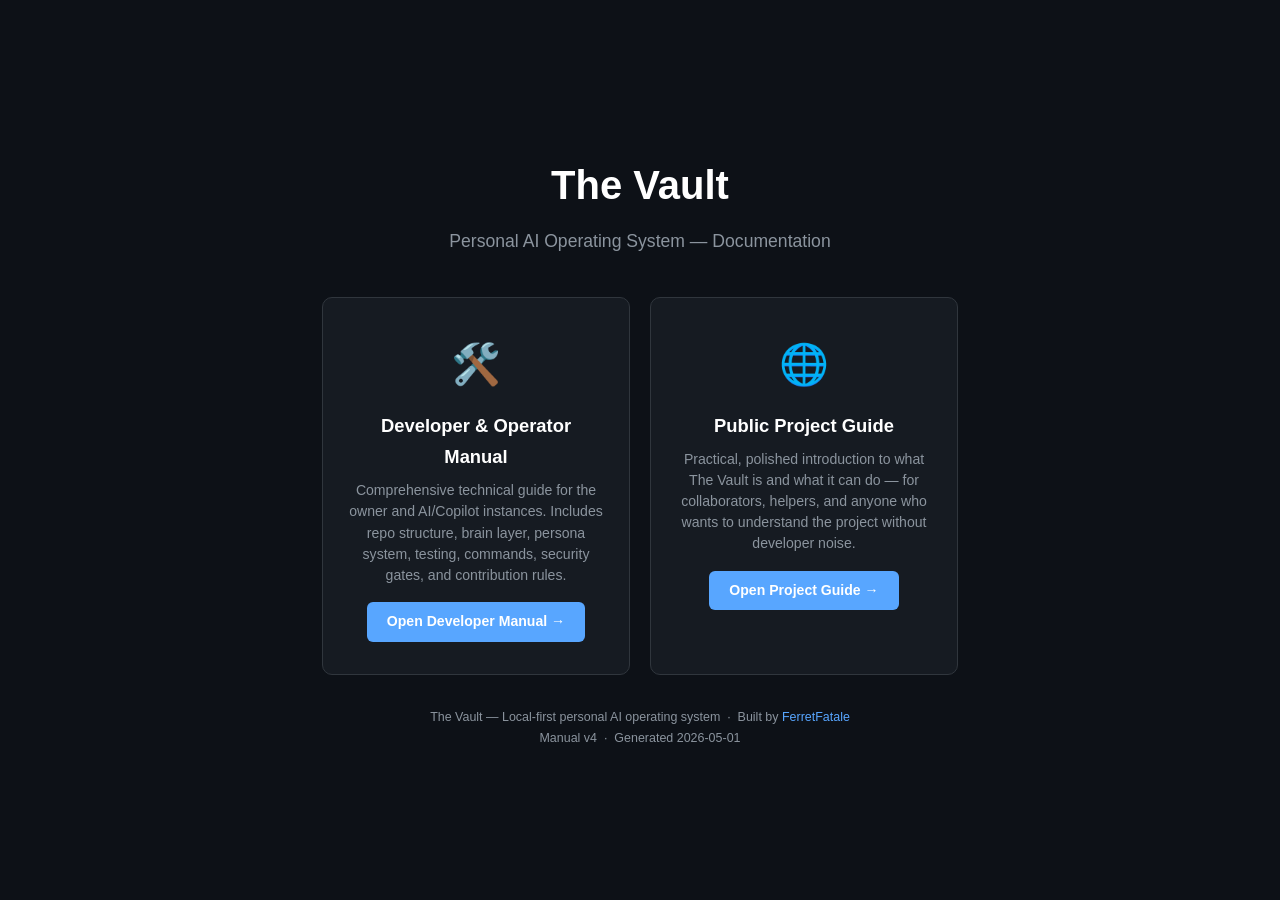
==== commit 79737db1: "docs(manual): publish The_Vault manual preview 2026-04-28 Co-authored-by: Copilot <223556219+Copilot" ====
--- a/the-vault-manual/index.html
+++ b/the-vault-manual/index.html
@@ -3,1393 +3,52 @@
 <head>
   <meta charset="UTF-8" />
   <meta name="viewport" content="width=device-width, initial-scale=1.0" />
-  <title>The Vault — v3 Operator Manual</title>
+  <title>The Vault — Manual Home</title>
   <style>
-    :root {
-      --bg: #0d1117; --surface: #161b22; --border: #30363d;
-      --text: #c9d1d9; --muted: #8b949e; --accent: #58a6ff;
-      --green: #3fb950; --orange: #d29922; --red: #f85149;
-      --purple: #bc8cff; --yellow: #e3b341;
-    }
+    :root { --bg: #0d1117; --surface: #161b22; --border: #30363d; --text: #c9d1d9; --muted: #8b949e; --accent: #58a6ff; }
     * { box-sizing: border-box; margin: 0; padding: 0; }
-    body { background: var(--bg); color: var(--text); font-family: -apple-system, BlinkMacSystemFont, "Segoe UI", Helvetica, Arial, sans-serif; font-size: 15px; line-height: 1.6; }
+    body { background: var(--bg); color: var(--text); font-family: -apple-system, BlinkMacSystemFont, "Segoe UI", Helvetica, Arial, sans-serif; font-size: 16px; line-height: 1.7; min-height: 100vh; display: flex; align-items: center; justify-content: center; }
     a { color: var(--accent); text-decoration: none; }
     a:hover { text-decoration: underline; }
-    h1 { font-size: 2rem; color: #fff; margin-bottom: 0.5rem; }
-    h2 { font-size: 1.5rem; color: var(--accent); margin: 2rem 0 0.75rem; padding-top: 2rem; border-top: 1px solid var(--border); }
-    h3 { font-size: 1.15rem; color: var(--yellow); margin: 1.25rem 0 0.5rem; }
-    h4 { font-size: 1rem; color: var(--purple); margin: 1rem 0 0.3rem; }
-    p { margin-bottom: 0.75rem; }
-    ul, ol { margin: 0.5rem 0 0.75rem 1.5rem; }
-    li { margin-bottom: 0.25rem; }
-    code { background: #1c2128; padding: 2px 5px; border-radius: 4px; font-family: "SFMono-Regular", Consolas, "Liberation Mono", Menlo, monospace; font-size: 0.88em; color: #e6edf3; }
-    pre { background: #1c2128; border: 1px solid var(--border); border-radius: 6px; padding: 1rem; margin: 0.75rem 0; overflow-x: auto; }
-    pre code { background: none; padding: 0; font-size: 0.85em; }
-    table { width: 100%; border-collapse: collapse; margin: 0.75rem 0 1.25rem; font-size: 0.92em; }
-    th { background: #1c2128; color: var(--accent); text-align: left; padding: 8px 12px; border-bottom: 2px solid var(--border); font-weight: 600; }
-    td { padding: 7px 12px; border-bottom: 1px solid var(--border); vertical-align: top; }
-    tr:hover td { background: #1c2128; }
-    .tag { display: inline-block; padding: 2px 8px; border-radius: 12px; font-size: 0.8em; font-weight: 600; }
-    .green { background: #0d4a25; color: var(--green); }
-    .orange { background: #3d2a00; color: var(--orange); }
-    .red { background: #3d0f0a; color: var(--red); }
-    .purple { background: #2d1a4a; color: var(--purple); }
-    .blue { background: #0a2a4a; color: var(--accent); }
-    .banner { border-radius: 6px; padding: 0.75rem 1rem; margin: 1rem 0; font-size: 0.9em; }
-    .banner.stop { background: #3d0f0a; border-left: 4px solid var(--red); }
-    .banner.warn { background: #3d2a00; border-left: 4px solid var(--orange); }
-    .banner.info { background: #0a2a4a; border-left: 4px solid var(--accent); }
-    .banner.ok { background: #0d4a25; border-left: 4px solid var(--green); }
-    .layout { display: flex; min-height: 100vh; }
-    nav { width: 280px; min-width: 220px; background: var(--surface); border-right: 1px solid var(--border); padding: 1.5rem 0; position: sticky; top: 0; height: 100vh; overflow-y: auto; flex-shrink: 0; }
-    nav .logo { padding: 0 1.25rem 1rem; border-bottom: 1px solid var(--border); margin-bottom: 1rem; }
-    nav .logo strong { display: block; font-size: 1rem; color: #fff; }
-    nav .logo small { color: var(--muted); font-size: 0.75em; }
-    nav a { display: block; padding: 5px 1.25rem; color: var(--muted); font-size: 0.875rem; border-left: 3px solid transparent; }
-    nav a:hover, nav a.active { color: var(--text); background: #1c2128; border-left-color: var(--accent); text-decoration: none; }
-    nav .nav-group { margin-top: 0.75rem; padding: 0 1.25rem 0.25rem; font-size: 0.7em; text-transform: uppercase; letter-spacing: 1px; color: var(--muted); }
-    main { flex: 1; padding: 2rem 3rem; max-width: 1100px; }
-    header { padding-bottom: 1.5rem; border-bottom: 1px solid var(--border); margin-bottom: 1rem; }
-    .meta-grid { display: grid; grid-template-columns: repeat(auto-fit, minmax(160px, 1fr)); gap: 0.75rem; margin: 1rem 0; }
-    .meta-card { background: var(--surface); border: 1px solid var(--border); border-radius: 6px; padding: 0.75rem; }
-    .meta-card .val { font-size: 1.5rem; font-weight: 700; color: var(--accent); }
-    .meta-card .lbl { font-size: 0.78em; color: var(--muted); margin-top: 2px; }
-    .generated-note { color: var(--muted); font-size: 0.82em; margin-top: 2rem; padding-top: 1rem; border-top: 1px solid var(--border); }
-    section { margin-bottom: 2rem; }
-    @media (max-width: 900px) { nav { display: none; } main { padding: 1.5rem; } }
+    .container { max-width: 700px; padding: 3rem 2rem; text-align: center; }
+    h1 { font-size: 2.5rem; color: #fff; margin-bottom: 0.5rem; font-weight: 800; }
+    .subtitle { color: var(--muted); font-size: 1.1rem; margin-bottom: 2.5rem; }
+    .cards { display: grid; grid-template-columns: 1fr 1fr; gap: 1.25rem; margin: 2rem 0; }
+    .card { background: var(--surface); border: 1px solid var(--border); border-radius: 10px; padding: 2rem 1.5rem; transition: border-color 0.15s; }
+    .card:hover { border-color: var(--accent); }
+    .card .icon { font-size: 2.5rem; margin-bottom: 0.75rem; }
+    .card h2 { font-size: 1.15rem; color: #fff; margin-bottom: 0.5rem; }
+    .card p { font-size: 0.88rem; color: var(--muted); line-height: 1.5; }
+    .card .link { display: inline-block; margin-top: 1rem; background: var(--accent); color: #fff; padding: 8px 20px; border-radius: 6px; font-size: 0.88rem; font-weight: 600; }
+    .card .link:hover { opacity: 0.9; text-decoration: none; }
+    .note { color: var(--muted); font-size: 0.78rem; margin-top: 2rem; }
+    @media (max-width: 600px) { .cards { grid-template-columns: 1fr; } h1 { font-size: 1.8rem; } }
   </style>
 </head>
 <body>
-<div class="layout">
+<div class="container">
+  <h1>The Vault</h1>
+  <p class="subtitle">Personal AI Operating System — Documentation</p>
 
-<nav>
-  <div class="logo">
-    <strong>The Vault</strong>
-    <small>v3 Operator Manual</small>
+  <div class="cards">
+    <div class="card">
+      <div class="icon">🛠️</div>
+      <h2>Developer &amp; Operator Manual</h2>
+      <p>Comprehensive technical guide for the owner and AI/Copilot instances. Includes repo structure, brain layer, persona system, testing, commands, security gates, and contribution rules.</p>
+      <a class="link" href="developer/">Open Developer Manual →</a>
+    </div>
+    <div class="card">
+      <div class="icon">🌐</div>
+      <h2>Public Project Guide</h2>
+      <p>Practical, polished introduction to what The Vault is and what it can do — for collaborators, helpers, and anyone who wants to understand the project without developer noise.</p>
+      <a class="link" href="public/">Open Project Guide →</a>
+    </div>
   </div>
-  <span class="nav-group">Foundation</span>
-  <a href="#overview">Overview</a>
-  <a href="#authority">Authority Model</a>
-  <a href="#architecture">Architecture</a>
-  <a href="#quick-start">Quick Start</a>
-  <span class="nav-group">Brain Layer</span>
-  <a href="#vault-brain">Vault_Brain</a>
-  <a href="#taskmaster">TaskMaster_Brain</a>
-  <a href="#consensus">Consensus_Engine</a>
-  <a href="#contextual">Contextual_Thinking</a>
-  <span class="nav-group">Personas &amp; Tools</span>
-  <a href="#personas">Persona System</a>
-  <a href="#tool-registry">Tool Registry</a>
-  <span class="nav-group">Control Systems</span>
-  <a href="#human-input">Human Input System</a>
-  <a href="#backlog">Backlog System</a>
-  <a href="#proposals">Proposal Queue</a>
-  <span class="nav-group">Security</span>
-  <a href="#security-gates">Security Gates</a>
-  <a href="#deploy-guard">Deploy Guard</a>
-  <a href="#manual-publishing">Manual Publishing</a>
-  <span class="nav-group">Core Systems</span>
-  <a href="#memory">Memory &amp; Knowledge</a>
-  <a href="#schedule">Schedule &amp; Calendar</a>
-  <a href="#health">Health &amp; Wellbeing</a>
-  <a href="#finances">Finances &amp; Business</a>
-  <a href="#shopping">Shopping Assistant</a>
-  <a href="#social">Social Module</a>
-  <a href="#maton">Maton Connections</a>
-  <a href="#email">Email Intelligence</a>
-  <a href="#websearch-limits">Websearch Limits</a>
-  <span class="nav-group">Blocked Items</span>
-  <a href="#blocked">Blocked Integrations</a>
-  <a href="#openclaw-ollama">OpenClaw &amp; Ollama</a>
-  <span class="nav-group">Operations</span>
-  <a href="#setup">Setup Requirements</a>
-  <a href="#kaos-integration">KAOS Integration</a>
-  <a href="#testing">Testing</a>
-  <a href="#governance">Governance Docs</a>
-  <span class="nav-group">Maintenance</span>
-  <a href="#manual-maintenance">Manual Maintenance</a>
-  <a href="#troubleshooting">Troubleshooting</a>
-  <a href="#runtime-churn">Runtime Churn</a>
-  <a href="#how-to-update">How to Update</a>
-</nav>
 
-<main>
-
-<header>
-  <h1>🔒 The Vault</h1>
-  <p>Personal AI Operating System — Operator Manual</p>
-  <div class="meta-grid">
-    <div class="meta-card"><div class="val">20</div><div class="lbl">Personas</div></div>
-    <div class="meta-card"><div class="val">774+</div><div class="lbl">Tests passing</div></div>
-    <div class="meta-card"><div class="val">3</div><div class="lbl">Security gates (all resolved)</div></div>
-    <div class="meta-card"><div class="val">v3</div><div class="lbl">Manual version</div></div>
-  </div>
-  <div class="generated-note">
-    📎 Generated by Vault Systems Integrator. Last rebuilt: 2026-05-01.
-    Commit reference: bff1a0d+.
-    Source evidence: persona_manifest.json, custom_tools_registry.py, docs/copilot-output/*, KAOS OS ACTIVE BACKLOG.txt.
-    The Vault — Personal AI Operating System. Production instance. Not for redistribution.
-    <br/><br/>
-    ⚠️ <strong>Security reminder:</strong> Never paste secrets, API keys, or tokens into documents, chat, or committed files.
-    All credentials belong in <code>.env</code> only.
-  </div>
-</header>
-
-<!-- OVERVIEW -->
-<section id="overview">
-<h2>Overview</h2>
-<p><strong>The Vault</strong> is a local-first, personally owned AI operating system.
-It coordinates a 20-persona agent system, a multi-layer orchestration brain, a governed tool
-registry, and a rich set of domain-specific capabilities across memory, scheduling, health,
-finances, shopping, communication, and creative work.</p>
-
-<p>The system runs locally (Python) on Windows and calls LLMs via
-<a href="https://openrouter.ai">OpenRouter</a> as the primary gateway.
-No data is sent to any cloud service except through the explicitly configured API calls.
-No background sync or subscription model is in use.</p>
-
-<h3>Design principles</h3>
-<ul>
-  <li>The Vault is authoritative. KAOS is sandbox-only and never overrides production.</li>
-  <li>Secrets stay in <code>.env</code>. Nothing sensitive is committed.</li>
-  <li>Every write-capable or destructive action is gated behind human approval.</li>
-  <li>All agent-callable functions use the <code>api_</code> naming convention.</li>
-  <li>SR-001, SR-002, and SR-003 security gates are all RESOLVED and enforced.</li>
-</ul>
-</section>
-
-<!-- AUTHORITY MODEL -->
-<section id="authority">
-<h2>Authority Model</h2>
-<table>
-  <tr><th>Repository</th><th>Role</th><th>Path</th></tr>
-  <tr><td><strong>The Vault</strong></td><td><span class="tag green">Production / Authoritative</span></td><td><code>C:\Users\LittleChickpea\OneDrive\Documents\The_Vault</code></td></tr>
-  <tr><td>KAOS</td><td><span class="tag orange">Sandbox / Mirror only</span></td><td><code>C:\Users\LittleChickpea\OneDrive\Documents\KAOS</code></td></tr>
-</table>
-
-<div class="banner stop">
-  🚫 KAOS is never the source of truth. Do not reconcile The_Vault from KAOS.
-  Mirror only policy-approved files from The_Vault → KAOS.
-  Do not mirror secrets, <code>Human_Input.txt</code>, or runtime churn.
-</div>
-
-<h3>Generated vs. source files</h3>
-<table>
-  <tr><th>File</th><th>Status</th><th>Notes</th></tr>
-  <tr><td><code>custom_tools_registry.py</code></td><td><span class="tag orange">Generated</span></td><td>Do not hand-edit. Regenerate via <code>Toolkit/registry_sync.py</code></td></tr>
-  <tr><td><code>persona_manifest.json</code></td><td><span class="tag green">Authoritative</span></td><td>Root-level copy is runtime dispatch. <code>Contextual_Thinking/Persona_Manifest.json</code> is stale — do not use.</td></tr>
-  <tr><td><code>Skills_Index.json</code></td><td><span class="tag green">Authoritative</span></td><td>Regenerate via <code>api_index_folder_skills()</code> when tools change</td></tr>
-  <tr><td><code>.kaos_mission.json</code></td><td><span class="tag orange">Runtime state</span></td><td>Managed by vault_brain.py / state_io_manager.py. Never hand-edit during active mission.</td></tr>
-</table>
-</section>
-
-<!-- ARCHITECTURE -->
-<section id="architecture">
-<h2>Architecture</h2>
-<p>The system has four main layers:</p>
-
-<ol>
-  <li><strong>Brain layer</strong> — orchestration, planning, consensus, and thinking quality (Vault_Brain, TaskMaster_Brain, Consensus_Engine, Contextual_Thinking)</li>
-  <li><strong>Persona layer</strong> — 20 specialist personas each with curated tool grants and delegated scope</li>
-  <li><strong>Tool registry layer</strong> — custom_tools_registry.py + persona_manifest.json + Skills_Index.json</li>
-  <li><strong>Domain layer</strong> — memory, schedule, health, finances, shopping, social, email, business, security</li>
-</ol>
-
-<h3>Key files at a glance</h3>
-<table>
-  <tr><th>File</th><th>Role</th></tr>
-  <tr><td><code>vault_brain.py</code></td><td>System coordinator: task routing, human-action tracking, proposal management, operating modes</td></tr>
-  <tr><td><code>TaskMaster_Brain.py</code></td><td>Mission orchestrator: step planning, persona dispatch, preserved-steps planner rule</td></tr>
-  <tr><td><code>Consensus_Engine/</code></td><td>Governance auditor: voting, consensus scoring, phase validation (read-only, no side effects)</td></tr>
-  <tr><td><code>Toolkit/omni_router.py</code></td><td>LLM dispatch: model cascade, persona routing</td></tr>
-  <tr><td><code>Toolkit/models_manager.py</code></td><td>Model catalogue and fallback chain management</td></tr>
-  <tr><td><code>vault_config.py</code></td><td>Canonical path constants (VAULT_ROOT, DATA_VAULT, etc.)</td></tr>
-  <tr><td><code>Toolkit/registry_sync.py</code></td><td>Regenerates <code>custom_tools_registry.py</code> from source</td></tr>
-  <tr><td><code>boot_kaos.py</code></td><td>System boot entry point</td></tr>
-</table>
-</section>
-
-<!-- QUICK START -->
-<section id="quick-start">
-<h2>Quick Start — Operator Guide</h2>
-<p>This section walks through what an operator or developer needs to do to get started with
-The Vault from a fresh checkout, or to re-orient after a gap. It covers environment setup,
-first run, and where to look for current system state.</p>
-
-<div class="banner info">
-  ℹ️ If you are a Copilot agent, read <code>AGENTS.md</code> and the context files in
-  <code>docs/copilot-context/</code> before starting any task. Do not start implementation
-  before reading current repo state — verify before acting.
-</div>
-
-<h3>Prerequisites</h3>
-<ul>
-  <li>Python 3.11+ installed</li>
-  <li>Git configured with push access to <code>FerretFatale/KAOS</code> (The_Vault repo)</li>
-  <li>A valid <code>.env</code> file at the repo root with at minimum <code>OPENROUTER_API_KEY</code> set</li>
-</ul>
-
-<h3>Step 1 — Install dependencies</h3>
-<pre><code>cd C:\Users\LittleChickpea\OneDrive\Documents\The_Vault
-pip install -r requirements.txt</code></pre>
-
-<h3>Step 2 — Run the test suite</h3>
-<pre><code>python -m pytest Copilot_Tests/ -q --tb=short</code></pre>
-<p>Expected: 800+ tests passing, 0 failures. If tests fail before you have made any changes,
-check <code>git log --oneline -5</code> and compare against the last known-good commit.</p>
-
-<h3>Step 3 — Check system state</h3>
-<pre><code># Persona count
-python -c "import json; m=json.load(open('persona_manifest.json')); print(len(m), 'personas')"
-
-# Open KAOS OS ACTIVE BACKLOG.txt — look for [ ] items (not-started tasks)
-# Open Human_Input.txt — look for TASK: blocks (active human blockers)</code></pre>
-
-<h3>Step 4 — Start the system</h3>
-<pre><code>python boot_kaos.py</code></pre>
-<p>This starts the main boot sequence. The system initializes personas, checks credentials from
-<code>.env</code>, and reports readiness. No external network calls happen at boot unless an LLM
-call is triggered.</p>
-
-<h3>What Copilot agents must do at task start</h3>
-<ol>
-  <li>Read <code>AGENTS.md</code></li>
-  <li>Read <code>docs/copilot-context/system-context.md</code> and <code>authority-map.md</code></li>
-  <li>Run <code>git log --oneline -10</code> and <code>git status --short</code></li>
-  <li>Read <code>KAOS OS ACTIVE BACKLOG.txt</code> for unchecked <code>[ ]</code> tasks</li>
-  <li>Read <code>Human_Input.txt</code> for active blockers</li>
-  <li>Identify the single next unchecked task and verify it is not already done in current files</li>
-  <li>Implement, test, stage, and commit only that one task</li>
-</ol>
-
-<h3>Common mistakes to avoid</h3>
-<ul>
-  <li>Do not stage <code>Health/*.json</code>, <code>Recovery/*.json</code>, <code>Toolkit/.backlog_pass_log.json</code>, or other runtime churn files (see <a href="#runtime-churn">Runtime Churn</a>)</li>
-  <li>Do not edit <code>.kaos_mission.json</code> by hand during an active mission</li>
-  <li>Do not add secrets or API keys to committed files — <code>.env</code> only</li>
-  <li>Do not run <code>git add -A</code> without reviewing what will be staged</li>
-  <li>Do not mark a task <code>[x]</code> unless code is committed and tests pass</li>
-  <li>Do not trust backlog markers without verifying actual repo state</li>
-</ul>
-</section>
-
-<!-- VAULT_BRAIN -->
-<section id="vault-brain">
-<h2>Vault_Brain</h2>
-<p><code>vault_brain.py</code> — system coordinator operating at temperature 0.0.</p>
-<p>Vault_Brain routes tasks, tracks human actions, manages proposals, and controls operating
-modes. It does <strong>not</strong> perform domain execution (writing code, creating content, running schedules).</p>
-
-<h3>Key responsibilities</h3>
-<ul>
-  <li>Task routing to appropriate personas</li>
-  <li>Human-action entry management (<code>Human_Input.txt</code>)</li>
-  <li>Proposal queue management</li>
-  <li>Backlog phase coordination</li>
-  <li>Deploy guard enforcement (SR-002)</li>
-  <li>Context budget management for LLM calls (E2 thinking: context purge wiring)</li>
-</ul>
-
-<h3>Thinking quality improvements</h3>
-<table>
-  <tr><th>Phase</th><th>Change</th><th>Status</th></tr>
-  <tr><td>E1</td><td>Success-criteria injection into step prompts</td><td><span class="tag green">Implemented</span></td></tr>
-  <tr><td>E2</td><td>Context-purge wiring; memory notes truncated to 500 tokens in boot_brain</td><td><span class="tag green">Implemented</span></td></tr>
-</table>
-
-<h3>Allowed tools (21 tools)</h3>
-<p>Vault_Brain holds 11 routing/human-action/proposal/backlog tools plus vault_summary,
-action_tracker, and kaos_modes groups. Full list in <code>persona_manifest.json</code> under
-<code>Vault_Brain.allowed_tools</code>.</p>
-</section>
-
-<!-- TASKMASTER_BRAIN -->
-<section id="taskmaster">
-<h2>TaskMaster_Brain</h2>
-<p><code>TaskMaster_Brain.py</code> — mission orchestrator and LLM planner.</p>
-<p>TaskMaster_Brain generates step-by-step execution plans, dispatches to personas, and enforces
-planning discipline. It is the entry point for multi-step agent missions.</p>
-
-<h3>Planner rules (key)</h3>
-<ul>
-  <li><strong>Rule 5 — PRESERVED STEPS:</strong> Steps marked <code>complete</code> in mission state must not be re-planned. This prevents wasteful re-execution of already-completed work.</li>
-  <li><strong>Core skill disambiguation:</strong> Every persona has a <code>core_skill</code> field. TaskMaster_Brain uses it to route ambiguous requests to the right specialist.</li>
-</ul>
-</section>
-
-<!-- CONSENSUS_ENGINE -->
-<section id="consensus">
-<h2>Consensus_Engine</h2>
-<p><code>Consensus_Engine/</code> — governance auditor and decision scorer.</p>
-<p>Consensus_Engine validates phase transitions, scores consensus outcomes, and audits decisions.
-It does <strong>not</strong> execute missions, write domain content, or perform side-effect actions.
-It does <strong>not</strong> own <code>api_transition_phase</code> (destructive mutation — excluded by design).</p>
-
-<h3>Capabilities (34 tools)</h3>
-<ul>
-  <li>Voting and consensus scoring</li>
-  <li>Governance logging</li>
-  <li>Phase read/validate operations</li>
-  <li>State read-only access and analytics</li>
-</ul>
-</section>
-
-<!-- CONTEXTUAL_THINKING -->
-<section id="contextual">
-<h2>Contextual_Thinking</h2>
-<p><code>Contextual_Thinking/</code> — thinking quality layer for reasoning depth and context management.</p>
-<p>Manages the contextual rules, persona-level thinking preferences, and context-window budget
-strategies that enable higher-quality LLM outputs. Works alongside Vault_Brain's E2
-context-purge wiring to keep prompts within budget.</p>
-<p>Holds 12 tools covering context selection, persona-aware prompt shaping, and reasoning scaffolds.</p>
-</section>
-
-<!-- PERSONA SYSTEM -->
-<section id="personas">
-<h2>Persona System</h2>
-<p>The system has <strong>20 active personas</strong>, each with a defined domain, tool grants,
-delegated scope, and a <code>core_skill</code> used by TaskMaster_Brain for routing.</p>
-
-<div class="banner info">
-  ℹ️ <code>persona_manifest.json</code> at repo root is the sole authoritative runtime dispatch table.
-  The copy in <code>Contextual_Thinking/Persona_Manifest.json</code> is stale — do not use it.
-</div>
-
-<table>
-  <tr><th>Persona ID</th><th>Domain</th><th>Tools</th><th>Notes</th></tr>
-  <tr><td><code>Vault_Brain</code></td><td>System coordination</td><td>21</td><td>Temperature 0.0. Routing + gating only</td></tr>
-  <tr><td><code>Consensus_Engine</code></td><td>Governance audit</td><td>34</td><td>Read-only decision scoring</td></tr>
-  <tr><td><code>Admin_Assistant</code></td><td>General administration</td><td>81</td><td>Broadest tool grant; manages most domain workflows</td></tr>
-  <tr><td><code>Conversationalist</code></td><td>Social conversation</td><td>53</td><td>Voice assignment, message queuing, tone management</td></tr>
-  <tr><td><code>Medical</code></td><td>Health &amp; wellbeing</td><td>55</td><td>Wellbeing stages 1–5, food plan, health checks</td></tr>
-  <tr><td><code>Image_Processor</code></td><td>Image generation &amp; workflows</td><td>48</td><td>Design queue, Replicate API, image tooling</td></tr>
-  <tr><td><code>Business_Ops</code></td><td>Business planning &amp; operations</td><td>39</td><td>Grant tracking, red-team, website workflows</td></tr>
-  <tr><td><code>Contextual_Thinking</code></td><td>Thinking quality layer</td><td>12</td><td>Context budgets, reasoning scaffolds</td></tr>
-  <tr><td><code>Vault_Architect</code></td><td>Architecture &amp; system design</td><td>17</td><td>KAOS integration, contracts, test matrix</td></tr>
-  <tr><td><code>Websearch</code></td><td>Web search &amp; retrieval</td><td>12</td><td>Blocked on Playwright/credentials</td></tr>
-  <tr><td><code>CFO</code></td><td>Financial intelligence</td><td>16</td><td>Budget, expenses, grant tracking, shopping</td></tr>
-  <tr><td><code>Master_Coder</code></td><td>Code generation &amp; debugging</td><td>15</td><td>Refactoring, code analysis, test writing</td></tr>
-  <tr><td><code>Security</code></td><td>Security &amp; approval gating</td><td>15</td><td>SR-001/002/003 enforcement, secrets audit</td></tr>
-  <tr><td><code>External_Memory_Retrieval</code></td><td>External memory access</td><td>16</td><td>Long-term memory retrieval from external sources</td></tr>
-  <tr><td><code>Living_Memory</code></td><td>Living/active memory</td><td>16</td><td>Contextual memory used during active sessions</td></tr>
-  <tr><td><code>Internal_Memory_Retrieval</code></td><td>Internal memory retrieval</td><td>7</td><td>Lightweight in-session memory access</td></tr>
-  <tr><td><code>Videographer</code></td><td>Video &amp; content creation</td><td>8</td><td>Stream tooling, Ferret Fatale content</td></tr>
-  <tr><td><code>Goals</code></td><td>Goal framing &amp; decomposition</td><td>12</td><td>Ambitions → projects, milestones, roadmaps, success criteria</td></tr>
-  <tr><td><code>Inspiration</code></td><td>Inspiration &amp; ideation</td><td>4</td><td>Creative prompts, idea generation</td></tr>
-  <tr><td><code>Routines</code></td><td>Routine design</td><td>5</td><td>Habit scaffolding, routine structures</td></tr>
-</table>
-
-<h3>Persona scope boundaries</h3>
-<ul>
-  <li>No persona may grant tools not registered in <code>custom_tools_registry.py</code></li>
-  <li>Vault_Brain and Consensus_Engine operate at system tier — they coordinate; they do not execute domain work</li>
-  <li>Personas may delegate to other personas only via explicit <code>allowed_delegations</code> in the manifest</li>
-  <li>GitHub Copilot agents are development tools, not runtime dispatch targets — do not add them to the manifest</li>
-  <li><strong>Business_Ops</strong> may plan and request website deployments but may NOT execute them — Vault_Brain approval required</li>
-  <li><strong>Goals</strong> handles framing and decomposition only — it does not schedule, execute logistics, or manage reminders</li>
-  <li><strong>Medical</strong> handles health data — it does not make medical recommendations or access external health services</li>
-  <li><strong>Security</strong> enforces gates and audits secrets — it does not perform application-level security testing</li>
-</ul>
-</section>
-
-<!-- TOOL REGISTRY -->
-<section id="tool-registry">
-<h2>Tool Registry Model</h2>
-<p>The tool registry is a three-file system:</p>
-
-<table>
-  <tr><th>File</th><th>Role</th><th>Edit policy</th></tr>
-  <tr><td><code>custom_tools_registry.py</code></td><td>Generated registry of all callable tools</td><td><span class="tag red">Never hand-edit</span> — regenerate via <code>Toolkit/registry_sync.py</code></td></tr>
-  <tr><td><code>persona_manifest.json</code></td><td>Per-persona tool grants and delegations</td><td>Edit carefully; runtime-critical; all edits must update linked docs</td></tr>
-  <tr><td><code>Skills_Index.json</code></td><td>Human-readable tool index keyed by module path</td><td>Regenerate via <code>api_index_folder_skills()</code>. Only <code>api_</code> prefix functions.</td></tr>
-</table>
-
-<h3>Registering a new tool</h3>
-<ol>
-  <li>Implement the function in the appropriate <code>Toolkit/</code> module</li>
-  <li>Name it with <code>api_</code> prefix</li>
-  <li>Add it to <code>Skills_Index.json</code> (or regenerate)</li>
-  <li>Run <code>Toolkit/registry_sync.py</code> to regenerate <code>custom_tools_registry.py</code></li>
-  <li>Add it to the relevant persona's <code>allowed_tools</code> in <code>persona_manifest.json</code></li>
-  <li>Run tests to confirm no regressions</li>
-</ol>
-
-<div class="banner warn">
-  ⚠️ <code>api_generate_vault_architect_task</code> lives in <code>Toolkit/prompt_forge.py</code> as a developer helper.
-  It is NOT registered in the runtime registry. Do NOT add it to any persona's <code>allowed_tools</code>.
-</div>
-</section>
-
-<!-- HUMAN INPUT SYSTEM -->
-<section id="human-input">
-<h2>Human Input System</h2>
-<p>The Human Input system is the primary channel for agent-to-human communication when blockers,
-approvals, or credentials are required.</p>
-
-<table>
-  <tr><th>File</th><th>Purpose</th><th>Rule</th></tr>
-  <tr><td><code>Human_Input.txt</code></td><td>Active blockers requiring human action</td><td>Append-only. Never overwrite entries. Each entry uses standard block format.</td></tr>
-  <tr><td><code>Human_Input_Completed_Log.txt</code></td><td>Short ledger of resolved items</td><td>Append when an entry from Human_Input.txt is resolved</td></tr>
-  <tr><td><code>Human_Input_Proposal_Queue.txt</code></td><td>Proposals/roadmap items awaiting YES/NO</td><td>Append new proposals; resolve or reject with date annotation</td></tr>
-  <tr><td><code>Human_Input_Review_Notes.txt</code></td><td>Archive / reference / resolved notes</td><td>Archive content, not active control</td></tr>
-  <tr><td><code>Human_Input_Forms/</code></td><td>Detailed forms for complex blockers</td><td>One <code>.md</code> file per blocked item; linked from Human_Input.txt entries</td></tr>
-</table>
-
-<h3>Standard entry format</h3>
-<pre><code>--------------------------------------------------
-TASK:
-&lt;task title&gt;
-
-STATUS:
-Deferred / Blocked / Human approval needed
-
-WHY:
-&lt;brief explanation&gt;
-
-RISK LEVEL:
-Low / Moderate / High
-
-ACTION NEEDED FROM HUMAN:
-&lt;exact action steps&gt;
-
-FILES / SYSTEMS AFFECTED:
-&lt;paths, services, or integrations&gt;
-
-NEXT SAFE STEP AFTER HUMAN INPUT:
-&lt;exact next step&gt;
---------------------------------------------------</code></pre>
-
-<h3>Current active blockers (12)</h3>
-<p>As of last manual rebuild, 12 TASK entries are active in <code>Human_Input.txt</code>:</p>
-<ul>
-  <li>Social scraping credentials (platform ToS review)</li>
-  <li>Discord bot token (Stage A + B read access)</li>
-  <li>Twitch integration credentials</li>
-  <li>VentraIP SFTP credentials</li>
-  <li>Email OAuth (Gmail + Outlook)</li>
-  <li>Health profile forms ×4 (operator to fill in personal data)</li>
-  <li>Bulk chat import (OCR session data)</li>
-  <li>Human_Input_Forms reference (new intake)</li>
-  <li>Sentiment analysis HF_TOKEN (deferred)</li>
-</ul>
-</section>
-
-<!-- BACKLOG SYSTEM -->
-<section id="backlog">
-<h2>Backlog System</h2>
-<p>The backlog is the authoritative task-order source for Copilot execution passes.</p>
-
-<table>
-  <tr><th>File</th><th>Role</th></tr>
-  <tr><td><code>KAOS OS ACTIVE BACKLOG.txt</code></td><td>Live backlog — the controlling file for agent task execution</td></tr>
-  <tr><td><code>KAOS OS BACKLOG ARCHIVE.txt</code></td><td>Completed-task archive (permanent record)</td></tr>
-  <tr><td><code>KAOS OS ACTIVE SANDBOX BACKLOG.txt</code></td><td>Sandbox/proposal staging tasks</td></tr>
-</table>
-
-<h3>Task status markers</h3>
-<table>
-  <tr><th>Marker</th><th>Meaning</th></tr>
-  <tr><td><code>[ ]</code></td><td>Not started — agent will pick this up next</td></tr>
-  <tr><td><code>[~]</code></td><td>Partially complete, blocked, or awaiting human input</td></tr>
-  <tr><td><code>[x]</code></td><td>Complete and verified — do not re-execute</td></tr>
-</table>
-
-<h3>Backlog rules</h3>
-<ul>
-  <li>Process one unchecked item at a time in file order</li>
-  <li>Never reorder items; only append new ones or mark complete</li>
-  <li>Mark <code>[x]</code> only after code is committed and tests pass</li>
-  <li>If blocked: mark <code>[~]</code> and append to <code>Human_Input.txt</code></li>
-  <li>Do not put completed work back in active backlog</li>
-  <li>Verify current repository state before trusting backlog status</li>
-</ul>
-
-<h3>Duplicate / stale cleanup expectations</h3>
-<ul>
-  <li>The template section of the backlog contains <code>[x] TASK: &lt;clear task title&gt;</code> — this is a format sentinel, not a real task. The backlog lint test recognises this sentinel and skips it correctly.</li>
-  <li>When a task is fully archived, move it to <code>KAOS OS BACKLOG ARCHIVE.txt</code></li>
-</ul>
-</section>
-
-<!-- PROPOSAL QUEUE -->
-<section id="proposals">
-<h2>Proposal Queue</h2>
-<p>The proposal queue captures design decisions, roadmap items, and architectural proposals
-awaiting human YES/NO.</p>
-<p><strong>Current state:</strong> 34 total, 32 RESOLVED, 1 informational-only, 0 truly pending.</p>
-<p>Agent behavior: append new proposals with the instigating task before implementing broad
-architecture changes. Do not implement without explicit YES.</p>
-</section>
-
-<!-- SECURITY GATES -->
-<section id="security-gates">
-<h2>Security Gates</h2>
-
-<div class="banner ok">
-  ✅ SR-001, SR-002, and SR-003 are all RESOLVED and enforced in production.
-</div>
-
-<table>
-  <tr><th>Gate</th><th>Name</th><th>Status</th><th>Enforced by</th></tr>
-  <tr>
-    <td><strong>SR-001</strong></td>
-    <td>VAULT_ROOT path guard</td>
-    <td><span class="tag green">RESOLVED</span></td>
-    <td><code>vault_config.py</code> — <code>VAULT_ROOT</code> constant used throughout. No hard-coded paths in runtime.</td>
-  </tr>
-  <tr>
-    <td><strong>SR-002</strong></td>
-    <td>Deploy guard — Vault_Brain only</td>
-    <td><span class="tag green">RESOLVED</span></td>
-    <td>Deploy tools are only grantable by Vault_Brain. No persona below system tier can trigger deployment. See <a href="#deploy-guard">Deploy Guard</a> section.</td>
-  </tr>
-  <tr>
-    <td><strong>SR-003</strong></td>
-    <td>Destructive-code dry_run gate</td>
-    <td><span class="tag green">RESOLVED</span></td>
-    <td>All destructive operations default <code>dry_run=True</code>. Must be explicitly set to <code>False</code> by human approval flow.</td>
-  </tr>
-</table>
-
-<h3>No-secrets rule</h3>
-<div class="banner stop">
-  🚫 No secrets, API keys, or tokens may appear in committed files.
-  All credentials belong in <code>.env</code> only.
-  GitGuardian alerts on this repo have been resolved (confirmed 2026-04-30).
-</div>
-
-<h3>External integration gate</h3>
-<p>Any task touching external services, websites, plugins, channels, APIs, or credentials
-defaults to <strong>roadmap/scaffold/action-list first</strong> unless the implementation is
-tiny, local, and clearly safe. See blocked integrations for current status.</p>
-</section>
-
-<!-- DEPLOY GUARD -->
-<section id="deploy-guard">
-<h2>Deploy Guard (SR-002)</h2>
-<p>Deploy operations are gated at the Vault_Brain tier. No domain persona or sub-agent may
-trigger deployment without Vault_Brain authorization.</p>
-
-<h3>Permitted deployment target</h3>
-<ul>
-  <li><strong>Allowed:</strong> <code>ferretfatale.github.io</code> (GitHub Pages site — separate dedicated repo)</li>
-  <li><strong>Forbidden:</strong> GitHub Pages on The_Vault repo</li>
-  <li><strong>Forbidden:</strong> GitHub Pages on KAOS repo</li>
-  <li><strong>Forbidden:</strong> KAOS as a deployment target for any content</li>
-</ul>
-
-<h3>Website delivery workflow</h3>
-<ol>
-  <li>Business_Ops persona handles website planning and content design</li>
-  <li>Vault_Brain approval required before any live deployment action</li>
-  <li>Publishing to <code>ferretfatale.github.io</code> requires a separate repo push operation</li>
-  <li>The manual publishing backend (<code>Toolkit/manual_publisher.py</code>) handles file copy, commit, and push to the target repo — <strong>the operator does not copy files manually</strong></li>
-</ol>
-
-<div class="banner warn">
-  ⚠️ Hosting the manual on ferretfatale.github.io requires a separate repo operation.
-  Use <code>Toolkit/manual_publisher.py --publish --target web-sandbox-1 --approved</code> for sandbox preview first,
-  then <code>--promote --approved</code> for the final public target.
-  Both sandbox and final-target repos must be cloned locally first — see <a href="#manual-publishing">Manual Publishing</a>.
-</div>
-</section>
-
-<!-- MANUAL PUBLISHING -->
-<section id="manual-publishing">
-<h2>Manual Publishing Workflow (Backend)</h2>
-<p>The_Vault includes a backend publishing system so the operator never manually copies manual
-files into website repos. The workflow is:</p>
-
-<ol>
-  <li>The_Vault rebuilds the manual from <code>docs/manual/manual_source.md</code> + section edits</li>
-  <li>Changes are recorded in <code>docs/manual/manual_change_log.jsonl</code></li>
-  <li><code>Toolkit/manual_publisher.py</code> copies approved files to the target repo</li>
-  <li>Publisher validates no secrets or forbidden files are included</li>
-  <li>Publisher commits and pushes the target repo when <code>publish_approved=True</code></li>
-  <li>Publisher verifies the hosted URL after push</li>
-</ol>
-
-<h3>Publish targets</h3>
-<table>
-  <tr><th>Target</th><th>Role</th><th>Path in target</th><th>Status</th></tr>
-  <tr>
-    <td><code>web-sandbox-1</code></td>
-    <td>Preview / sandbox</td>
-    <td><code>/the-vault-manual/</code></td>
-    <td><span class="tag orange">Repo not yet cloned locally</span></td>
-  </tr>
-  <tr>
-    <td><code>ferretfatale.github.io</code></td>
-    <td>Final public</td>
-    <td><code>/the-vault-manual/</code></td>
-    <td><span class="tag orange">Repo not yet cloned locally — promotion only</span></td>
-  </tr>
-  <tr>
-    <td><code>The_Vault</code></td>
-    <td><strong>FORBIDDEN</strong></td>
-    <td>N/A</td>
-    <td><span class="tag red">Disallowed — source repo, not Pages host</span></td>
-  </tr>
-  <tr>
-    <td><code>KAOS</code></td>
-    <td><strong>FORBIDDEN</strong></td>
-    <td>N/A</td>
-    <td><span class="tag red">Disallowed — sandbox, never a deploy target</span></td>
-  </tr>
-</table>
-
-<h3>Available CLI commands</h3>
-<pre><code># List known publish targets
-python Toolkit/manual_publisher.py --list-targets
-
-# Dry-run: prepare publication package (no files copied)
-python Toolkit/manual_publisher.py --prepare --target web-sandbox-1
-
-# Dry-run: publish to sandbox (no push)
-python Toolkit/manual_publisher.py --publish --target web-sandbox-1
-
-# Live publish to sandbox (requires --approved)
-python Toolkit/manual_publisher.py --publish --target web-sandbox-1 --approved
-
-# Verify hosted URL
-python Toolkit/manual_publisher.py --verify
-
-# Dry-run: promote to ferretfatale.github.io
-python Toolkit/manual_publisher.py --promote
-
-# Live promote (requires --approved)
-python Toolkit/manual_publisher.py --promote --approved</code></pre>
-
-<h3>Python API</h3>
-<pre><code>from Toolkit.manual_publisher import (
-    api_get_manual_publish_targets,
-    api_prepare_manual_publish,
-    api_publish_manual_to_pages_target,
-    api_verify_hosted_manual,
-    api_promote_manual_to_public_target,
-)
-
-# List targets
-targets = api_get_manual_publish_targets()
-
-# Prepare (dry-run by default)
-result = api_prepare_manual_publish("web-sandbox-1", dry_run=True)
-
-# Publish to sandbox (no push until approved)
-result = api_publish_manual_to_pages_target(
-    target="web-sandbox-1",
-    dry_run=False,
-    publish_approved=True,
-)
-
-# Verify hosted output
-result = api_verify_hosted_manual("https://username.github.io/web-sandbox-1/the-vault-manual/")
-
-# Promote to ferretfatale.github.io (final — requires approval)
-result = api_promote_manual_to_public_target(dry_run=False, publish_approved=True)</code></pre>
-
-<h3>Safety requirements enforced by the publisher</h3>
-<ul>
-  <li>Default <code>dry_run=True</code> — no files are copied without explicit override</li>
-  <li>No push unless <code>publish_approved=True</code> is explicitly set</li>
-  <li>Target path check — refuses if path contains <code>The_Vault</code> or <code>KAOS</code></li>
-  <li>Dirty-target check — refuses to publish to a dirty repo unless <code>allow_dirty_target=True</code></li>
-  <li>Forbidden-file filter — never copies <code>.env</code>, <code>Human_Input*.txt</code>, <code>Health/*.json</code>, <code>Recovery/*.json</code>, or any runtime personal data</li>
-  <li>Only copies from <code>safe_copy_patterns</code> defined in <code>manual_publish_targets.json</code></li>
-</ul>
-
-<h3>Config file</h3>
-<p>Target paths and safety rules are stored in <code>docs/manual/manual_publish_targets.json</code>.
-When a sandbox repo is cloned, update <code>local_path</code> in that file and re-run the publisher.</p>
-
-<h3>Setup blocker — web-sandbox-1 not yet cloned</h3>
-<p>Until the human clones the <code>web-sandbox-1</code> repo locally and sets <code>local_path</code>
-in <code>manual_publish_targets.json</code>, all real publish operations return <code>status: blocked</code>.
-Dry-run operations work without the repo. See <code>Human_Input.txt</code> for the exact action required.</p>
-
-<h3>Morning batch integration</h3>
-<p>When <code>Toolkit/manual_updater.py</code> runs its morning batch, it automatically calls
-<code>api_prepare_manual_publish("web-sandbox-1", dry_run=True)</code> and includes the result
-in the batch output. This gives the operator a daily readiness signal without requiring intervention.
-Actual publish still requires explicit approval.</p>
-
-<div class="banner warn">
-  ⚠️ Do not enable GitHub Pages on The_Vault or KAOS. Pages hosting belongs on dedicated separate repos only.
-</div>
-</section>
-
-<!-- MEMORY -->
-<section id="memory">
-<h2>Memory &amp; Knowledge</h2>
-<table>
-  <tr><th>Component</th><th>File / Module</th><th>Purpose</th></tr>
-  <tr><td>Memory builder</td><td><code>scribe_memory_builder.py</code></td><td>Generates <code>My_Memories/</code> summaries from runtime state</td></tr>
-  <tr><td>Vault memory</td><td><code>Toolkit/vault_memory.py</code></td><td>In-session memory access and lookups</td></tr>
-  <tr><td>External retrieval</td><td>External_Memory_Retrieval persona</td><td>16 tools for long-term / external memory access</td></tr>
-  <tr><td>Internal retrieval</td><td>Internal_Memory_Retrieval persona</td><td>7 tools for lightweight in-session access</td></tr>
-  <tr><td>Living memory</td><td>Living_Memory persona</td><td>16 tools for contextual active-session memory</td></tr>
-  <tr><td>KAOS memories</td><td><code>KAOS/My_Memories/</code></td><td>Sandbox evidence only — never copy to The_Vault without review</td></tr>
-</table>
-
-<div class="banner warn">
-  ⚠️ Memory regeneration is manual-only. Run <code>scribe_memory_builder.py</code> manually.
-  No daemon trigger implemented yet.
-</div>
-</section>
-
-<!-- SCHEDULE -->
-<section id="schedule">
-<h2>Schedule &amp; Calendar</h2>
-<table>
-  <tr><th>Module</th><th>Purpose</th></tr>
-  <tr><td><code>Schedule/living_schedule.py</code></td><td>Reminders with priority, date, lookahead</td></tr>
-  <tr><td><code>Schedule/events_calendar.py</code></td><td>Birthdays, special events, VIC public holidays</td></tr>
-</table>
-
-<pre><code>from Schedule.living_schedule import api_add_reminder, api_get_due_reminders
-api_add_reminder("Pay rent", "2026-06-01", priority="high")
-api_get_due_reminders(lookahead_days=7)</code></pre>
-
-<h3>Data files</h3>
-<table>
-  <tr><th>File</th><th>Contents</th></tr>
-  <tr><td><code>Schedule/reminders.json</code></td><td>Active reminders (auto-created, runtime only — do not commit)</td></tr>
-  <tr><td><code>Schedule/events_calendar.json</code></td><td>Birthdays, events, holidays (seeded with VIC public holidays)</td></tr>
-</table>
-</section>
-
-<!-- HEALTH -->
-<section id="health">
-<h2>Health &amp; Wellbeing</h2>
-<p><code>Health/wellbeing_state.py</code> implements a 5-stage wellbeing framework.
-Managed by the Medical persona (55 tools).</p>
-
-<table>
-  <tr><th>Stage</th><th>Capability</th><th>Status</th></tr>
-  <tr><td>Stage 1</td><td>Physical health tracking (food, hydration, sleep)</td><td><span class="tag green">Active</span></td></tr>
-  <tr><td>Stage 2</td><td>Mental wellbeing check-in</td><td><span class="tag green">Active</span></td></tr>
-  <tr><td>Stage 3</td><td>Goal-alignment check</td><td><span class="tag green">Active</span></td></tr>
-  <tr><td>Stage 4</td><td>Journaling / reflection</td><td><span class="tag orange">Manual-read only</span></td></tr>
-  <tr><td>Stage 5</td><td>Default check-in prompt</td><td><span class="tag green">Active</span></td></tr>
-</table>
-
-<p>Morning briefings: <code>Toolkit/morning_briefing.py</code> — daily summary including reminders, health state, goals progress, and schedule.</p>
-
-<div class="banner warn">
-  ⚠️ Health JSON files (<code>Health/*.json</code>) are runtime personal data.
-  Do not commit them. They should be in <code>.gitignore</code> or treated as ephemeral.
-</div>
-</section>
-
-<!-- FINANCES -->
-<section id="finances">
-<h2>Finances &amp; Business</h2>
-
-<h3>Budget Manager</h3>
-<p><code>Finances/budget_manager.py</code> — income/expense tracking, budget categories, balance summaries.
-Uses <code>DATA_VAULT</code> constant from <code>vault_config.py</code>.</p>
-
-<h3>Business tools</h3>
-<table>
-  <tr><th>File</th><th>Purpose</th></tr>
-  <tr><td><code>Business/grant_tracker.py</code></td><td>Grant application tracking, status, deadlines</td></tr>
-  <tr><td><code>Business/business_plan_redteam.py</code></td><td>Red-team adversarial review of business plans (LLM-assisted)</td></tr>
-  <tr><td><code>Business/ferret_fatale/</code></td><td>Content creator hub: stream redeems, Twitch/Kick strategy, Yeah The Girlz notes</td></tr>
-</table>
-</section>
-
-<!-- SHOPPING ASSISTANT -->
-<section id="shopping">
-<h2>Shopping Assistant</h2>
-<p>Managed by Admin_Assistant and CFO personas. Current implementation: ALDI Stage B2 static scraper.</p>
-
-<h3>ALDI Stage B2 — implemented</h3>
-<p>Module: <code>Toolkit/shopping_assistant.py</code></p>
-
-<table>
-  <tr><th>Function</th><th>Purpose</th><th>Status</th></tr>
-  <tr><td><code>api_fetch_aldi_specials()</code></td><td>Fetches ALDI AU weekly specials via static HTML scraping</td><td><span class="tag green">Implemented</span></td></tr>
-  <tr><td><code>_parse_aldi_specials_html(html)</code></td><td>Parses article tile structure with multi-fallback selectors</td><td><span class="tag green">Implemented</span></td></tr>
-</table>
-
-<h4>Implementation details</h4>
-<ul>
-  <li>HTML selectors: <code>article.mod-article-tile</code>, <code>.mod-article-tile__headline</code>, <code>.mod-price__price</code>, <code>.mod-article-tile__category</code></li>
-  <li>Cache: <code>Finances/aldi_specials_cache.json</code> — runtime only, not committed</li>
-  <li>Cache max age: 6 hours</li>
-  <li>Guards: <code>_HAS_REQUESTS</code> / <code>_HAS_BS4</code> try/except import guards</li>
-  <li>Registered in <code>custom_tools_registry.py</code> and granted to <code>Admin_Assistant.allowed_tools</code></li>
-  <li>Tests: 18 offline fixture tests in <code>Copilot_Tests/test_aldi_scraper.py</code></li>
-</ul>
-
-<h3>Stage limitations</h3>
-<ul>
-  <li>Static scraping only — no JavaScript rendering (Playwright-based scraping is blocked/deferred)</li>
-  <li>If ALDI changes their HTML structure, selectors may need updating</li>
-  <li>Other supermarkets not yet implemented</li>
-</ul>
-</section>
-
-<!-- SOCIAL MODULE -->
-<section id="social">
-<h2>Social Module</h2>
-<p><code>social_module/</code> — social profile management, voice assignment, message queuing, and relationship tracking.</p>
-
-<table>
-  <tr><th>Component</th><th>Purpose</th></tr>
-  <tr><td><code>social_module/social_profiles_builder.py</code></td><td>Profile CRUD, contact data, social profile management</td></tr>
-  <tr><td><code>Toolkit/social_response_queue.py</code></td><td>Incoming message queue for social platforms</td></tr>
-  <tr><td><code>Toolkit/voice_assignment.py</code></td><td>Selects the right communication voice for a given contact</td></tr>
-</table>
-
-<div class="banner stop">
-  🚫 No outbound messages may be sent to any platform without human review of each draft.
-  Stage B posting (Discord, etc.) is not yet implemented.
-  <code>api_scrape_account</code> is unowned — blocked on platform credentials and ToS review.
-</div>
-</section>
-
-<!-- MATON -->
-<section id="maton">
-<h2>Maton Connections</h2>
-<p><code>Toolkit/maton_client.py</code> — integration gateway for Gmail, Outlook, GitHub, Google Drive, and other services via the Maton platform.</p>
-
-<div class="banner stop">
-  🚫 All live Maton calls are currently blocked. Three keys are missing from <code>.env</code>:
-  <code>MATON_API_KEY</code>, <code>MATON_GATEWAY_URL</code>, <code>MATON_CTRL_URL</code>.
-</div>
-
-<h3>When unblocked — Stage A (read-only)</h3>
-<ul>
-  <li>Gmail inbox listing</li>
-  <li>Outlook inbox listing</li>
-  <li>GitHub connection (read)</li>
-  <li>Google Drive file listing</li>
-</ul>
-
-<h3>Write operations (not yet implemented)</h3>
-<p>Stage B write integrations require per-app human approval. No write operations have been
-built or gated yet. Use <code>Human_Input_Forms/</code> to request a specific Stage B integration.</p>
-</section>
-
-<!-- EMAIL -->
-<section id="email">
-<h2>Email Intelligence</h2>
-<p>Stage A email intelligence is implemented in <code>Toolkit/maton_client.py</code> —
-read-only, injection-resistant, no live writes to any mailbox.</p>
-
-<h3>Available functions</h3>
-<table>
-  <tr><th>Function</th><th>Purpose</th></tr>
-  <tr><td><code>api_sanitize_email_body(text)</code></td><td>Strips HTML, URLs, base64 blobs; prepends injection-lock prefix. <strong>MUST</strong> be called before passing any email body to an LLM.</td></tr>
-  <tr><td><code>api_maton_google_mail_list_inbox(max_results)</code></td><td>List Gmail inbox (read-only)</td></tr>
-  <tr><td><code>api_maton_outlook_list_inbox(max_results)</code></td><td>List Outlook inbox (read-only, multi-path fallback)</td></tr>
-  <tr><td><code>api_maton_gmail_list_labels()</code></td><td>List all Gmail labels/folders</td></tr>
-  <tr><td><code>api_maton_email_heuristic_triage(messages)</code></td><td>Classify messages: phishing / spam / marketing / urgent / legitimate</td></tr>
-  <tr><td><code>api_maton_extract_email_obligations(messages)</code></td><td>Extract DEADLINE, DEBT_NOTICE, FORM_REQUIRED patterns</td></tr>
-</table>
-
-<div class="banner stop">
-  🚫 Email Stage A is READ-ONLY. No mark-as-read, move, archive, delete, or send is implemented.
-  All write operations are strictly approval-gated and have not been built yet.
-  Blocked by: <code>MATON_API_KEY</code> and <code>MATON_GATEWAY_URL</code> missing from <code>.env</code>.
-</div>
-</section>
-
-<!-- WEBSEARCH LIMITS -->
-<section id="websearch-limits">
-<h2>Websearch &amp; Scraping Limits</h2>
-<p>The_Vault has a websearch subsystem in <code>Websearch/</code>, but it operates under strict scope and technology limits.</p>
-
-<h3>What is implemented</h3>
-<table>
-  <tr><th>Capability</th><th>Module</th><th>Status</th></tr>
-  <tr><td>Static HTTP fetch</td><td><code>requests</code>-based helpers</td><td><span class="tag green">Works</span></td></tr>
-  <tr><td>HTML parsing</td><td><code>beautifulsoup4</code></td><td><span class="tag green">Works</span></td></tr>
-  <tr><td>ALDI specials scraper</td><td><code>Toolkit/shopping_assistant.py</code></td><td><span class="tag green">Implemented</span></td></tr>
-</table>
-
-<h3>What is blocked</h3>
-<table>
-  <tr><th>Capability</th><th>Blocker</th></tr>
-  <tr><td>JavaScript-rendered pages (Playwright/Selenium)</td><td>Playwright + Chromium not installed. Deferred.</td></tr>
-  <tr><td>Full web browsing / Google search</td><td>No approved search API configured</td></tr>
-  <tr><td>Live OCR of screenshots</td><td>Tesseract binary not installed</td></tr>
-</table>
-
-<h3>Do not attempt</h3>
-<ul>
-  <li>Do not try to run <code>playwright install</code> or install Chromium without an explicit approved task</li>
-  <li>Do not connect to external search APIs without credentials in <code>.env</code> and explicit approval</li>
-  <li>Do not scrape platforms that prohibit automated access in their ToS without legal review</li>
-  <li>Do not pass raw untrusted web content to an LLM without sanitizing it first (use <code>api_sanitize_email_body()</code> pattern)</li>
-</ul>
-</section>
-
-<!-- BLOCKED INTEGRATIONS -->
-<section id="blocked">
-<h2>Blocked &amp; Deferred Integrations</h2>
-
-<table>
-  <tr><th>Item</th><th>Status</th><th>Blocker / Notes</th></tr>
-  <tr>
-    <td>Maton live calls</td>
-    <td><span class="tag red">Blocked</span></td>
-    <td><code>MATON_API_KEY</code>, <code>MATON_GATEWAY_URL</code>, <code>MATON_CTRL_URL</code> missing from <code>.env</code></td>
-  </tr>
-  <tr>
-    <td>Websearch (Playwright)</td>
-    <td><span class="tag red">Blocked</span></td>
-    <td>Playwright + Chromium not installed on this machine. Static fetch works; JS-rendered blocked.</td>
-  </tr>
-  <tr>
-    <td>OCR chat capture</td>
-    <td><span class="tag red">Blocked</span></td>
-    <td>Tesseract binary + Python OCR packages not installed. Stage B scaffold complete.</td>
-  </tr>
-  <tr>
-    <td>Discord integration</td>
-    <td><span class="tag red">Blocked</span></td>
-    <td><code>DISCORD_BOT_TOKEN</code> not provided. Stage A read-only approved but not implemented. Stage B bot account integration also blocked.</td>
-  </tr>
-  <tr>
-    <td>Twitch integration</td>
-    <td><span class="tag red">Blocked</span></td>
-    <td>Credentials and two-role model decision pending. Human_Input_Forms entry exists.</td>
-  </tr>
-  <tr>
-    <td>Email write operations</td>
-    <td><span class="tag red">Not implemented</span></td>
-    <td>Approval gate required per action type. Stage A design exists; Stage B (write) not started.</td>
-  </tr>
-  <tr>
-    <td>Social media posting</td>
-    <td><span class="tag red">Not implemented</span></td>
-    <td>Approval gate — Stage B posting not started. Draft review required before any send.</td>
-  </tr>
-  <tr>
-    <td>Account scraping (<code>api_scrape_account</code>)</td>
-    <td><span class="tag red">Blocked</span></td>
-    <td>Blocked on platform credentials and ToS review. Tool is unowned by design.</td>
-  </tr>
-  <tr>
-    <td>OpenClaw integration</td>
-    <td><span class="tag orange">Deferred</span></td>
-    <td>Sandbox evaluation approved; deferred pending Ollama install. Integration point: <code>Toolkit/local_model.py</code> + omni_router LOCAL/OLLAMA. See <code>Human_Input_Forms/openclaw_sandbox_details.md</code>.</td>
-  </tr>
-  <tr>
-    <td>VentraIP / Website hosting</td>
-    <td><span class="tag orange">Deferred</span></td>
-    <td>SFTP credentials pending. Website delivery Stage C blocked on credentials and design.</td>
-  </tr>
-  <tr>
-    <td>Sentiment analysis (HF_TOKEN)</td>
-    <td><span class="tag orange">Deferred</span></td>
-    <td><code>HF_TOKEN</code> not valid for this use case. Routing deferred. See Human_Input.txt.</td>
-  </tr>
-  <tr>
-    <td>Memory regeneration daemon</td>
-    <td><span class="tag orange">Manual only</span></td>
-    <td>Run <code>scribe_memory_builder.py</code> manually. No daemon trigger yet.</td>
-  </tr>
-  <tr>
-    <td>GitHub Pages (manual hosting)</td>
-    <td><span class="tag orange">Pending push</span></td>
-    <td><code>ferretfatale.github.io</code> repo is set up. Manual needs to be pushed to it separately. Pages NOT enabled on The_Vault or KAOS repos.</td>
-  </tr>
-  <tr>
-    <td>Yeah The Girlz migration</td>
-    <td><span class="tag orange">Pending review</span></td>
-    <td><code>Master_Calendar.json</code> items need human review before migrating to <code>Business/ferret_fatale/</code></td>
-  </tr>
-</table>
-</section>
-
-<!-- OPENCLAW AND OLLAMA -->
-<section id="openclaw-ollama">
-<h2>OpenClaw &amp; Ollama (Local Model Plan)</h2>
-<p>The_Vault has a design for local model inference that removes dependence on external cloud LLM APIs. This is currently deferred pending setup.</p>
-
-<h3>Architecture plan</h3>
-<ul>
-  <li><strong>Ollama</strong> — local model serving backend. Models run fully on-device, no API key required</li>
-  <li><strong>OpenClaw</strong> — sandbox evaluation of local models vs cloud cascade. Approved for sandbox evaluation; not yet installed</li>
-  <li><strong>Integration point</strong> — <code>Toolkit/local_model.py</code> wraps Ollama API calls. <code>Toolkit/omni_router.py</code> gains a <code>LOCAL</code> / <code>OLLAMA</code> routing tier</li>
-  <li><strong>omni_router routing order (future)</strong> — LOCAL → OpenRouter cascade → fallback</li>
-</ul>
-
-<h3>Current status</h3>
-<table>
-  <tr><th>Item</th><th>Status</th></tr>
-  <tr><td>Ollama installed</td><td><span class="tag red">Not installed</span></td></tr>
-  <tr><td>OpenClaw sandbox eval</td><td><span class="tag orange">Approved, deferred</span></td></tr>
-  <tr><td><code>Toolkit/local_model.py</code></td><td><span class="tag orange">Not yet created</span></td></tr>
-  <tr><td>omni_router LOCAL tier</td><td><span class="tag orange">Not yet implemented</span></td></tr>
-  <tr><td>Sandbox eval form</td><td><code>Human_Input_Forms/openclaw_sandbox_details.md</code> — complete</td></tr>
-</table>
-
-<h3>Setup steps (when approved)</h3>
-<ol>
-  <li>Install Ollama from <a href="https://ollama.ai">ollama.ai</a></li>
-  <li>Pull a model: <code>ollama pull mistral</code></li>
-  <li>Create <code>Toolkit/local_model.py</code> with an <code>api_local_infer(prompt)</code> wrapper</li>
-  <li>Add <code>LOCAL</code> tier to <code>Toolkit/omni_router.py</code> routing logic</li>
-  <li>Run sandbox test against OpenClaw evaluation criteria from <code>Human_Input_Forms/openclaw_sandbox_details.md</code></li>
-  <li>Add tests to <code>Copilot_Tests/test_local_model.py</code></li>
-</ol>
-
-<div class="banner info">
-  ℹ️ Do not install Ollama or attempt any local model calls without reading the sandbox evaluation form first.
-  See <code>Human_Input_Forms/openclaw_sandbox_details.md</code>.
-</div>
-</section>
-
-<!-- SETUP -->
-<section id="setup">
-<h2>Setup Requirements</h2>
-
-<h3>Required .env keys</h3>
-<table>
-  <tr><th>Key</th><th>Required for</th><th>Where to get it</th></tr>
-  <tr><td><code>OPENROUTER_API_KEY</code></td><td>All LLM calls (primary requirement)</td><td><a href="https://openrouter.ai/keys">openrouter.ai/keys</a></td></tr>
-  <tr><td><code>MATON_API_KEY</code></td><td>All Maton integrations</td><td>Maton dashboard (blocked)</td></tr>
-  <tr><td><code>MATON_GATEWAY_URL</code></td><td>Maton app API calls</td><td>Maton dashboard (blocked)</td></tr>
-  <tr><td><code>MATON_CTRL_URL</code></td><td>Maton connection discovery</td><td>Maton dashboard (blocked)</td></tr>
-  <tr><td><code>HF_TOKEN</code></td><td>HuggingFace models (optional — sentiment analysis deferred)</td><td><a href="https://huggingface.co/settings/tokens">huggingface.co/settings/tokens</a></td></tr>
-  <tr><td><code>OPENAI_API_KEY</code></td><td>OpenAI models (optional cascade fallback)</td><td><a href="https://platform.openai.com/api-keys">platform.openai.com</a></td></tr>
-  <tr><td><code>GEMINI_API_KEY</code></td><td>Gemini cascade fallback (optional)</td><td>Google AI Studio</td></tr>
-  <tr><td><code>DISCORD_BOT_TOKEN</code></td><td>Discord integration (Stage A approved, not yet implemented)</td><td>Discord Developer Portal</td></tr>
-  <tr><td><code>DISCORD_WEBHOOK_URL</code></td><td>Discord webhook (env-based, confirmed pattern)</td><td>Discord server settings</td></tr>
-</table>
-
-<h3>Python requirements</h3>
-<pre><code>pip install -r requirements.txt</code></pre>
-<p>Key packages: <code>requests</code>, <code>beautifulsoup4</code>, <code>openai</code>, <code>huggingface_hub</code>, <code>google-generativeai</code>, <code>pytest</code>, <code>pillow</code></p>
-
-<h3>Run tests</h3>
-<pre><code># Full test suite (takes ~2 min)
-python -m pytest Copilot_Tests/test_runtime_authority_paths.py -q --tb=short
-
-# Targeted tests
-python -m pytest Copilot_Tests/test_aldi_scraper.py -q
-python -m pytest Copilot_Tests/test_backlog_lint.py -q
-python -m pytest Copilot_Tests/test_brain_thinking_contracts.py -q
-python -m pytest Copilot_Tests/test_manual_updater.py -q</code></pre>
-<p>Expected: 774+ passing. No live credentials needed for the test suite.</p>
-
-<h3>Start the system</h3>
-<pre><code>python boot_kaos.py</code></pre>
-</section>
-
-<!-- KAOS INTEGRATION -->
-<section id="kaos-integration">
-<h2>KAOS Integration</h2>
-<p>KAOS (<code>C:\Users\LittleChickpea\OneDrive\Documents\KAOS</code>) is the sandbox where
-experimental changes are tested before promotion to The Vault (production).</p>
-
-<h3>Promotion flow</h3>
-<pre><code>KAOS sandbox change
-→ integration_auditor.py (contract + test validation)
-→ vault_integrator.py (staged test gate + dry-run)
-→ human review → APPROVE / DENY / MERGE
-→ _write_to_vault() (if approved)</code></pre>
-
-<h3>Key files</h3>
-<table>
-  <tr><th>File</th><th>Purpose</th></tr>
-  <tr><td><code>integration_auditor.py</code></td><td>Validates KAOS candidates against KAOS_CONTRACTS.json</td></tr>
-  <tr><td><code>vault_integrator.py</code></td><td>Promotion engine: dry-run, staged test gate, write-to-vault</td></tr>
-  <tr><td><code>KAOS_CONTRACTS.json</code></td><td>Contract assertions per file (id, description, checks array)</td></tr>
-  <tr><td><code>KAOS_TEST_MATRIX.json</code></td><td>Test commands run before promotion (deterministic, headless)</td></tr>
-</table>
-
-<div class="banner info">
-  ℹ️ The Vault is always authoritative. KAOS changes are never auto-promoted.
-  All promotions require passing contracts, tests, and human approval.
-  Do not mirror secrets, Health/*.json, or Human_Input.txt to KAOS.
-</div>
-</section>
-
-<!-- TESTING -->
-<section id="testing">
-<h2>Testing</h2>
-<p>Tests live in <code>Copilot_Tests/</code>. The primary suite is <code>test_runtime_authority_paths.py</code>.</p>
-
-<h3>Test coverage highlights</h3>
-<table>
-  <tr><th>Test file</th><th>Coverage</th></tr>
-  <tr><td><code>test_runtime_authority_paths.py</code></td><td>Authority paths, routing, model cascade, KAOS integration, social module, schedule, health, email, Human_Input_Hub, Skills_Index</td></tr>
-  <tr><td><code>test_backlog_lint.py</code></td><td>Backlog format validation, lint rules, template sentinel handling</td></tr>
-  <tr><td><code>test_aldi_scraper.py</code></td><td>18 offline fixture tests for ALDI static scraper</td></tr>
-  <tr><td><code>test_brain_thinking_contracts.py</code></td><td>44 thinking quality contracts including E2 context-purge wiring and preserved-steps rule</td></tr>
-  <tr><td><code>test_manual_updater.py</code></td><td>Manual meta parsing, change ledger, dry-run batch update</td></tr>
-</table>
-
-<h3>Backlog lint sentinel</h3>
-<p>The template section of <code>KAOS OS ACTIVE BACKLOG.txt</code> contains
-<code>[x] TASK: &lt;clear task title&gt;</code>.
-The lint test recognises <code>&lt;clear task title&gt;</code> as a format sentinel and skips it correctly (13/13 lint checks pass).</p>
-
-<h3>Run targeted groups</h3>
-<pre><code>python -m pytest Copilot_Tests/ -k "aldi" -v
-python -m pytest Copilot_Tests/ -k "email" -v
-python -m pytest Copilot_Tests/ -k "thinking" -v
-python -m pytest Copilot_Tests/ -k "manual" -v</code></pre>
-</section>
-
-<!-- GOVERNANCE DOCS -->
-<section id="governance">
-<h2>Governance Documents</h2>
-<p>These documents are living references — they must be updated whenever their source of truth changes.</p>
-
-<table>
-  <tr><th>Document</th><th>Location</th><th>Purpose</th></tr>
-  <tr><td>Risk Register</td><td><code>docs/copilot-output/risk_register.md</code></td><td>All security findings, credential blockers, and CFM items. SR-001/002/003 RESOLVED. CFM-026/027 added.</td></tr>
-  <tr><td>State Summary</td><td><code>docs/copilot-output/vault_state_summary.md</code></td><td>Operator-facing summary of current system state</td></tr>
-  <tr><td>Systems Snapshot</td><td><code>docs/copilot-output/vault_systems_snapshot.md</code></td><td>Authoritative feature/status map. Generated by <code>Toolkit/vault_snapshot_generator.py</code></td></tr>
-  <tr><td>Persona Audit</td><td><code>docs/copilot-output/persona_audit.md</code></td><td>Full 20-persona audit: tools, status, placeholders, equity, action plan</td></tr>
-  <tr><td>Persona Thread Map</td><td><code>docs/copilot-output/persona_thread_map.md</code></td><td>Human-facing chat-thread-to-persona mapping. Update when manifest changes.</td></tr>
-  <tr><td>Document Reference Index</td><td><code>docs/copilot-context/document-reference-index.md</code></td><td>Classification of every document (authoritative / working / superseded)</td></tr>
-  <tr><td>System Context</td><td><code>docs/copilot-context/system-context.md</code></td><td>Agent primer — canonical file locations, persona count, system facts</td></tr>
-  <tr><td>Authority Map</td><td><code>docs/copilot-context/authority-map.md</code></td><td>Source-of-truth vs fallback classification</td></tr>
-  <tr><td>Contribution Standards</td><td><code>docs/contribution-standards.md</code></td><td>Contribution rules for every doc category. Includes manual update ledger requirement.</td></tr>
-</table>
-
-<h3>Living document update triggers</h3>
-<table>
-  <tr><th>Document</th><th>Update when</th></tr>
-  <tr><td>persona_thread_map.md</td><td>persona_manifest.json changes (persona added/renamed/tools changed)</td></tr>
-  <tr><td>persona_audit.md</td><td>A persona's tools, status, or folder structure changes materially</td></tr>
-  <tr><td>vault_systems_snapshot.md</td><td>Major feature implemented, blocked items resolved, milestone commits land</td></tr>
-  <tr><td>risk_register.md</td><td>Runtime defect fixed, credential/setup blocker resolved, decision made</td></tr>
-  <tr><td>document-reference-index.md</td><td>Any document in the stack changes status</td></tr>
-  <tr><td>system-context.md</td><td>New canonical file added, file moves, governance rule changes</td></tr>
-  <tr><td>docs/manual/index.html (this file)</td><td>Any user-facing capability, persona/tool ownership, Human_Input process, backlog process, deployment workflow, or safety gate changes</td></tr>
-</table>
-</section>
-
-<!-- MANUAL MAINTENANCE -->
-<section id="manual-maintenance">
-<h2>Manual Maintenance</h2>
-
-<h3>Change ledger</h3>
-<p>Changes that should trigger manual updates are recorded in
-<code>docs/manual/manual_change_log.jsonl</code>.
-Each entry records: datetime, source file, subsystem, affected manual section, reason, commit hash, and status (<code>pending</code> / <code>batched</code> / <code>applied</code> / <code>ignored</code>).</p>
-
-<h3>Manual updater API</h3>
-<p>Module: <code>Toolkit/manual_updater.py</code></p>
-<table>
-  <tr><th>Function</th><th>Purpose</th></tr>
-  <tr><td><code>api_get_stale_manual_sections()</code></td><td>Returns sections with <code>last_updated</code> older than source files</td></tr>
-  <tr><td><code>api_mark_section_updated(section_id)</code></td><td>Stamps a section as updated in manual_meta.json</td></tr>
-  <tr><td><code>api_print_staleness_report()</code></td><td>Prints a human-readable staleness report</td></tr>
-  <tr><td><code>api_log_manual_change_needed(...)</code></td><td>Appends a new entry to manual_change_log.jsonl</td></tr>
-  <tr><td><code>api_list_pending_manual_updates()</code></td><td>Returns all pending entries from the change log</td></tr>
-  <tr><td><code>api_mark_manual_update_applied(entry_id)</code></td><td>Marks a change-log entry as applied</td></tr>
-  <tr><td><code>api_generate_manual_update_report()</code></td><td>Generates a formatted report of pending + recently applied updates</td></tr>
-  <tr><td><code>api_run_manual_update_batch(dry_run=True)</code></td><td>Runs morning batch: collects pending entries, compares sources, produces report. Dry-run by default.</td></tr>
-</table>
-
-<pre><code># CLI usage
-python Toolkit/manual_updater.py --staleness-report
-python Toolkit/manual_updater.py --list-pending
-python Toolkit/manual_updater.py --morning-batch --dry-run
-python Toolkit/manual_updater.py --morning-batch  # live run (use with care)</code></pre>
-
-<h3>Section-to-source mapping</h3>
-<table>
-  <tr><th>Manual section</th><th>Source files to check</th></tr>
-  <tr><td>Overview / Architecture</td><td><code>docs/copilot-context/system-context.md</code>, <code>AGENTS.md</code>, <code>vault_brain.py</code></td></tr>
-  <tr><td>Brain Layer</td><td><code>vault_brain.py</code>, <code>TaskMaster_Brain.py</code>, <code>Consensus_Engine/</code>, <code>Contextual_Thinking/</code></td></tr>
-  <tr><td>Personas</td><td><code>persona_manifest.json</code>, <code>docs/copilot-output/persona_audit.md</code>, <code>docs/copilot-output/persona_thread_map.md</code></td></tr>
-  <tr><td>Tool Registry</td><td><code>custom_tools_registry.py</code>, <code>Toolkit/registry_sync.py</code>, <code>Skills_Index.json</code></td></tr>
-  <tr><td>Human Input System</td><td><code>Human_Input.txt</code>, <code>Human_Input_Forms/</code>, <code>docs/contribution-standards.md</code></td></tr>
-  <tr><td>Backlog System</td><td><code>KAOS OS ACTIVE BACKLOG.txt</code>, <code>KAOS OS BACKLOG ARCHIVE.txt</code></td></tr>
-  <tr><td>Security Gates</td><td><code>docs/copilot-output/risk_register.md</code>, <code>vault_brain.py</code></td></tr>
-  <tr><td>Memory</td><td><code>scribe_memory_builder.py</code>, <code>Toolkit/vault_memory.py</code></td></tr>
-  <tr><td>Schedule / Calendar</td><td><code>Schedule/living_schedule.py</code>, <code>Schedule/events_calendar.py</code></td></tr>
-  <tr><td>Health</td><td><code>Health/wellbeing_state.py</code>, <code>Toolkit/morning_briefing.py</code></td></tr>
-  <tr><td>Finances / Business</td><td><code>Finances/budget_manager.py</code>, <code>Business/</code></td></tr>
-  <tr><td>Shopping Assistant</td><td><code>Toolkit/shopping_assistant.py</code>, <code>Copilot_Tests/test_aldi_scraper.py</code></td></tr>
-  <tr><td>Social Module</td><td><code>social_module/</code>, <code>Toolkit/social_response_queue.py</code></td></tr>
-  <tr><td>Maton / Email</td><td><code>Toolkit/maton_client.py</code>, <code>Toolkit/maton_connections.json</code></td></tr>
-  <tr><td>Blocked Integrations</td><td><code>Human_Input.txt</code>, <code>KAOS OS ACTIVE BACKLOG.txt</code></td></tr>
-  <tr><td>Setup Requirements</td><td><code>.env</code> (local only), <code>requirements.txt</code>, <code>vault_config.py</code></td></tr>
-  <tr><td>KAOS Integration</td><td><code>integration_auditor.py</code>, <code>vault_integrator.py</code>, <code>KAOS_CONTRACTS.json</code></td></tr>
-  <tr><td>Testing</td><td><code>Copilot_Tests/</code> (all test files)</td></tr>
-  <tr><td>Governance Docs</td><td><code>docs/copilot-output/</code>, <code>docs/copilot-context/</code></td></tr>
-  <tr><td>Manual Maintenance</td><td><code>Toolkit/manual_updater.py</code>, <code>docs/manual/manual_meta.json</code>, <code>docs/manual/manual_change_log.jsonl</code></td></tr>
-</table>
-
-<h3>Morning batch update process</h3>
-<p>See <code>docs/manual/MORNING_UPDATE_PROCESS.md</code> for the full procedure.</p>
-<p>Quick summary:</p>
-<ol>
-  <li>Run <code>python Toolkit/manual_updater.py --morning-batch --dry-run</code></li>
-  <li>Review the report for pending changes</li>
-  <li>If changes look correct, run without <code>--dry-run</code></li>
-  <li>Run tests: <code>python -m pytest Copilot_Tests/test_manual_updater.py -q</code></li>
-  <li>Commit with message: <code>docs(manual): morning update batch YYYY-MM-DD</code></li>
-</ol>
-
-<h3>Policy: manual update requirement</h3>
-<div class="banner warn">
-  ⚠️ Any implementation that changes user-facing capability, persona/tool ownership,
-  Human_Input process, backlog process, deployment workflow, or safety gates must either:
-  <ul>
-    <li>update this manual immediately, or</li>
-    <li>add an entry to <code>docs/manual/manual_change_log.jsonl</code> via <code>api_log_manual_change_needed()</code>.</li>
-  </ul>
-  This requirement is codified in <code>docs/contribution-standards.md</code>.
-</div>
-</section>
-
-<!-- TROUBLESHOOTING -->
-<section id="troubleshooting">
-<h2>Troubleshooting</h2>
-
-<h3>Manual appears stale</h3>
-<ol>
-  <li>Run <code>python Toolkit/manual_updater.py --staleness-report</code></li>
-  <li>Check <code>docs/manual/manual_change_log.jsonl</code> for pending entries</li>
-  <li>Run morning batch dry-run to see what would change</li>
-  <li>If persona count is wrong, check <code>persona_manifest.json</code> (count top-level keys)</li>
-  <li>If test count is wrong, run <code>python -m pytest Copilot_Tests/ --collect-only -q | tail -5</code></li>
-</ol>
-
-<h3>Persona count mismatch</h3>
-<p>Expected: 20 personas in <code>persona_manifest.json</code>.</p>
-<pre><code>python -c "import json; m=json.load(open('persona_manifest.json')); print(len(m), list(m.keys()))"</code></pre>
-<p>If count differs, the manifest was edited without updating the manual. Check git log for recent manifest changes and update accordingly.</p>
-
-<h3>Test failures after a Copilot pass</h3>
-<ol>
-  <li>Run <code>python -m pytest Copilot_Tests/ -q --tb=short</code> to get the failure list</li>
-  <li>Common causes: stale string assertions (test checks for a specific count/status that changed), import path changes, generated file not regenerated</li>
-  <li>For shopping assistant failures: check if ALDI HTML structure changed</li>
-  <li>For thinking contract failures: check if vault_brain.py E1/E2 wiring changed</li>
-</ol>
-
-<h3>Failed Copilot run recovery</h3>
-<ol>
-  <li>Run <code>git status --short</code> to see what changed</li>
-  <li>Check <code>git stash</code> or <code>git diff HEAD</code> for partial changes</li>
-  <li>Do NOT stage runtime churn: <code>Health/*.json</code>, <code>Recovery/*.json</code>, <code>Toolkit/.backlog_pass_log.json</code>, <code>Toolkit/.hf_preferences.json</code>, <code>Images/Morning_Briefings/*</code>, <code>Onboarding/scan_log.json</code>, <code>Schedule/reminders.json</code></li>
-  <li>Check <code>Human_Input.txt</code> for any newly appended blockers from the failed run</li>
-</ol>
-
-<h3>Runtime churn — do not stage</h3>
-<p>These files change during normal operation and should never be staged:</p>
-<ul>
-  <li><code>Health/*.json</code> — personal health data</li>
-  <li><code>Recovery/*.json</code> — recovery state</li>
-  <li><code>Toolkit/.backlog_pass_log.json</code> — pass log</li>
-  <li><code>Toolkit/.hf_preferences.json</code> — HuggingFace preferences</li>
-  <li><code>Images/Morning_Briefings/*.json</code> — morning briefing outputs</li>
-  <li><code>Onboarding/scan_log.json</code> — scan log</li>
-  <li><code>Schedule/reminders.json</code> — live reminders</li>
-  <li><code>Finances/aldi_specials_cache.json</code> — ALDI cache</li>
-  <li><code>.kaos_mission.json</code> — live mission state</li>
-  <li><code>Daemon_Log.txt</code> — daemon log</li>
-</ul>
-</section>
-
-<!-- RUNTIME CHURN -->
-<section id="runtime-churn">
-<h2>Runtime Churn — Files Never to Stage</h2>
-<p>The_Vault generates many ephemeral files during normal operation. These files are runtime-only
-and must never appear in a git commit. If <code>git status --short</code> shows them, treat them
-as expected noise — do not stage them.</p>
-
-<h3>Definitive churn list</h3>
-<table>
-  <tr><th>File / Pattern</th><th>Why it churns</th><th>Action</th></tr>
-  <tr><td><code>Health/*.json</code></td><td>Personal health logs updated at each check-in</td><td>Never commit — personal data</td></tr>
-  <tr><td><code>Recovery/*.json</code></td><td>Session recovery state from last run</td><td>Never commit — session-local only</td></tr>
-  <tr><td><code>Toolkit/.backlog_pass_log.json</code></td><td>Updated on every <code>api_run_backlog_pass()</code> call</td><td>Never commit — ephemeral pass state</td></tr>
-  <tr><td><code>Toolkit/.hf_preferences.json</code></td><td>HuggingFace hub preferences (auto-generated)</td><td>Never commit</td></tr>
-  <tr><td><code>Images/Morning_Briefings/*</code></td><td>Daily morning briefing outputs (images, JSON)</td><td>Never commit — output artefacts</td></tr>
-  <tr><td><code>Onboarding/scan_log.json</code></td><td>Updated on every onboarding scan</td><td>Never commit</td></tr>
-  <tr><td><code>Schedule/reminders.json</code></td><td>Live reminder queue — changes constantly</td><td>Never commit</td></tr>
-  <tr><td><code>Finances/aldi_specials_cache.json</code></td><td>ALDI fetch cache — refreshes every 6 hours</td><td>Never commit</td></tr>
-  <tr><td><code>.kaos_mission.json</code></td><td>Live mission state — active during any running mission</td><td>Never commit mid-mission</td></tr>
-  <tr><td><code>Daemon_Log.txt</code></td><td>Daemon log updated continuously</td><td>Never commit</td></tr>
-  <tr><td><code>Human_Input.txt</code></td><td>Active human blockers — commit only when intentionally updated</td><td>Only commit when adding/resolving a real blocker</td></tr>
-</table>
-
-<h3>How to check before staging</h3>
-<pre><code># Review ALL changed files before staging
-git status --short
-
-# Stage only specific files you intend to commit
-git add docs/manual/index.html Toolkit/manual_publisher.py
-
-# Review what you are about to commit
-git diff --cached --stat
-
-# Never do git add -A or git add . without reviewing the list first</code></pre>
-
-<h3>What if churn files appear in a PR?</h3>
-<ul>
-  <li>Do not merge. Unstage the churn files and amend the commit or create a fresh commit without them.</li>
-  <li>If churn files are already committed, fix them with <code>git rm --cached &lt;file&gt;</code> and add them to <code>.gitignore</code>.</li>
-  <li>If Health or Recovery files were committed, treat this as a privacy incident and remove them from git history using <code>git filter-repo</code> before pushing.</li>
-</ul>
-</section>
-
-<!-- HOW TO UPDATE -->
-<section id="how-to-update">
-<h2>How to Update This Manual</h2>
-<p>The manual has two source files. Always edit the prose source first, then propagate to HTML.</p>
-
-<h3>Source files</h3>
-<table>
-  <tr><th>File</th><th>Role</th></tr>
-  <tr><td><code>docs/manual/manual_source.md</code></td><td><strong>Canonical prose source</strong> — edit this for all content changes</td></tr>
-  <tr><td><code>docs/manual/index.html</code></td><td>Build output — rendered/updated from <code>manual_source.md</code></td></tr>
-  <tr><td><code>docs/manual/manual_meta.json</code></td><td>Section metadata — update <code>last_updated</code> when a section changes</td></tr>
-  <tr><td><code>docs/manual/manual_change_log.jsonl</code></td><td>Change ledger — append entries for deferred manual updates</td></tr>
-</table>
-
-<h3>Standard update procedure</h3>
-<ol>
-  <li>Edit <code>docs/manual/manual_source.md</code> with the updated prose</li>
-  <li>Apply the same change to the relevant section in <code>docs/manual/index.html</code></li>
-  <li>Update <code>docs/manual/manual_meta.json</code> — set <code>last_updated</code> for the affected section(s)</li>
-  <li>Run staleness check: <code>python Toolkit/manual_updater.py --staleness-report</code></li>
-  <li>Run manual tests: <code>python -m pytest Copilot_Tests/test_manual_updater.py -q</code></li>
-  <li>Commit with: <code>docs(manual): update [section name]</code></li>
-</ol>
-
-<h3>When to log a deferred update instead</h3>
-<p>If a capability change is made but the manual cannot be updated in the same session (too large, needs design review, waiting on blocked items), log the change for the next batch:</p>
-<pre><code>from Toolkit.manual_updater import api_log_manual_change_needed
-api_log_manual_change_needed(
-    source_file="Toolkit/new_feature.py",
-    subsystem="new-feature",
-    affected_section="blocked",
-    reason="new-feature implemented but manual section not yet created"
-)</code></pre>
-
-<h3>When to increment the version</h3>
-<ul>
-  <li><strong>v3 → v4 (major)</strong> — architecture redesign, new brain tier added, 5+ new sections, major persona restructure</li>
-  <li><strong>v3 → v3.1 (minor)</strong> — new sections added, significant prose improvements, new personas or tools documented</li>
-  <li><strong>No version bump needed</strong> — typo fixes, stale status tags updated, minor wording improvements</li>
-</ul>
-<p>Update the version in <code>&lt;title&gt;</code>, the header meta-card, and <code>docs/manual/manual_meta.json</code> when bumping.</p>
-
-<h3>Do not</h3>
-<ul>
-  <li>Do not edit <code>index.html</code> without updating <code>manual_source.md</code> — they must stay in sync</li>
-  <li>Do not invent capabilities — only document features that exist, are explicitly blocked, or are proposal-first</li>
-  <li>Do not add inline <code>&lt;script&gt;</code> or external JavaScript to this file — it is a static docs-only output</li>
-  <li>Do not remove sections without archiving the content in <code>manual_source.md</code></li>
-  <li>Do not use this file as a planning scratch-pad — write to session plan files instead</li>
-</ul>
-</section>
-
+  <p class="note">
+    The Vault — Local-first personal AI operating system &nbsp;·&nbsp; Built by <a href="https://github.com/FerretFatale">FerretFatale</a>
+    <br/>Manual v4 &nbsp;·&nbsp; Generated 2026-05-01
+  </p>
 </div>
 </body>
 </html>
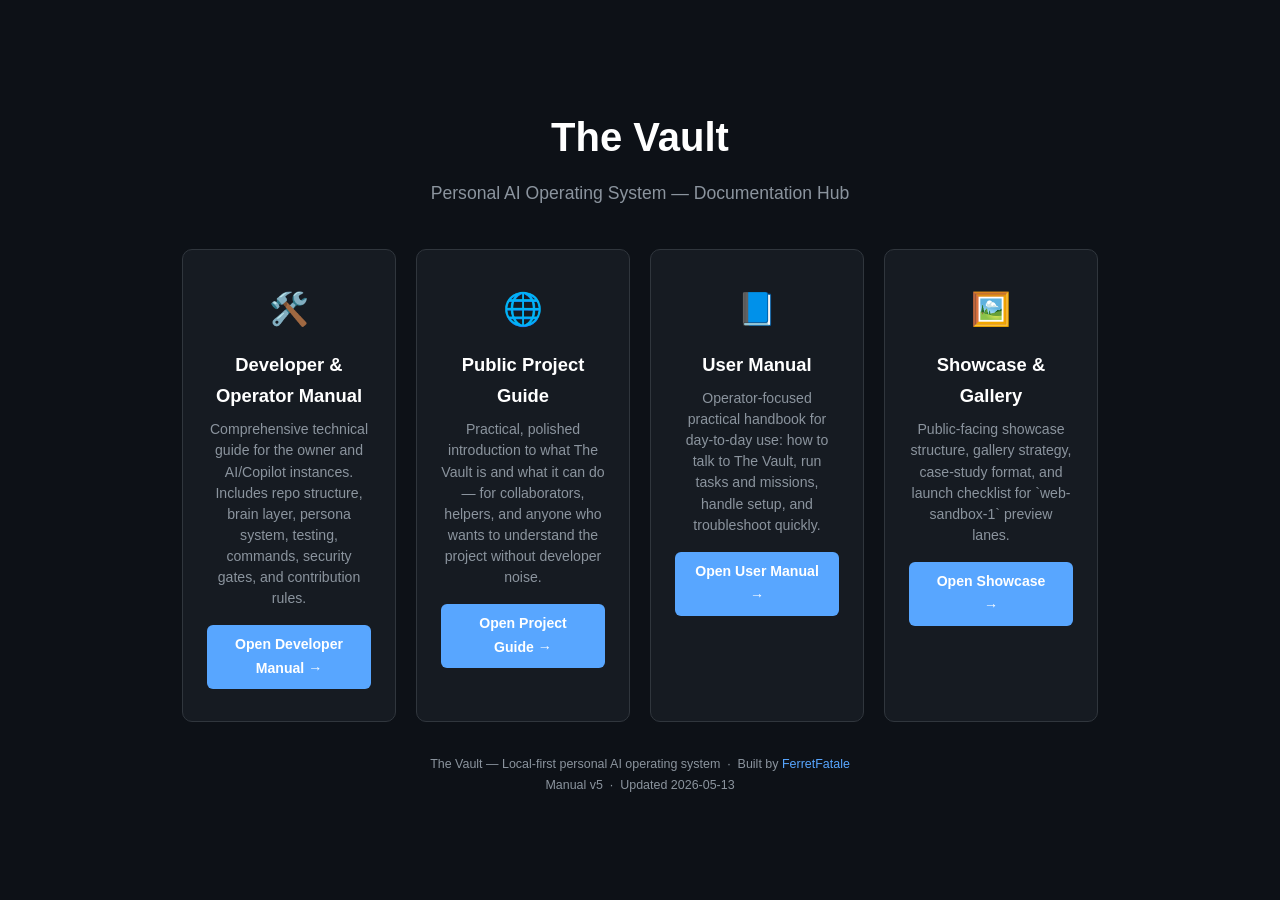
==== commit 217b514a: "docs(manual): publish The_Vault manual preview 2026-05-12 Co-authored-by: Copilot <223556219+Copilot" ====
--- a/the-vault-manual/index.html
+++ b/the-vault-manual/index.html
@@ -3,32 +3,33 @@
 <head>
   <meta charset="UTF-8" />
   <meta name="viewport" content="width=device-width, initial-scale=1.0" />
-  <title>The Vault — Manual Home</title>
+  <title>The Vault — Manual Hub</title>
   <style>
     :root { --bg: #0d1117; --surface: #161b22; --border: #30363d; --text: #c9d1d9; --muted: #8b949e; --accent: #58a6ff; }
     * { box-sizing: border-box; margin: 0; padding: 0; }
     body { background: var(--bg); color: var(--text); font-family: -apple-system, BlinkMacSystemFont, "Segoe UI", Helvetica, Arial, sans-serif; font-size: 16px; line-height: 1.7; min-height: 100vh; display: flex; align-items: center; justify-content: center; }
     a { color: var(--accent); text-decoration: none; }
     a:hover { text-decoration: underline; }
-    .container { max-width: 700px; padding: 3rem 2rem; text-align: center; }
+    .container { max-width: 980px; padding: 3rem 2rem; text-align: center; }
     h1 { font-size: 2.5rem; color: #fff; margin-bottom: 0.5rem; font-weight: 800; }
     .subtitle { color: var(--muted); font-size: 1.1rem; margin-bottom: 2.5rem; }
-    .cards { display: grid; grid-template-columns: 1fr 1fr; gap: 1.25rem; margin: 2rem 0; }
+    .cards { display: grid; grid-template-columns: repeat(4, minmax(0, 1fr)); gap: 1.25rem; margin: 2rem 0; }
     .card { background: var(--surface); border: 1px solid var(--border); border-radius: 10px; padding: 2rem 1.5rem; transition: border-color 0.15s; }
     .card:hover { border-color: var(--accent); }
-    .card .icon { font-size: 2.5rem; margin-bottom: 0.75rem; }
+    .card .icon { font-size: 2rem; margin-bottom: 0.75rem; }
     .card h2 { font-size: 1.15rem; color: #fff; margin-bottom: 0.5rem; }
     .card p { font-size: 0.88rem; color: var(--muted); line-height: 1.5; }
     .card .link { display: inline-block; margin-top: 1rem; background: var(--accent); color: #fff; padding: 8px 20px; border-radius: 6px; font-size: 0.88rem; font-weight: 600; }
     .card .link:hover { opacity: 0.9; text-decoration: none; }
     .note { color: var(--muted); font-size: 0.78rem; margin-top: 2rem; }
+    @media (max-width: 980px) { .cards { grid-template-columns: 1fr 1fr; } }
     @media (max-width: 600px) { .cards { grid-template-columns: 1fr; } h1 { font-size: 1.8rem; } }
   </style>
 </head>
 <body>
 <div class="container">
   <h1>The Vault</h1>
-  <p class="subtitle">Personal AI Operating System — Documentation</p>
+  <p class="subtitle">Personal AI Operating System — Documentation Hub</p>
 
   <div class="cards">
     <div class="card">
@@ -43,11 +44,23 @@
       <p>Practical, polished introduction to what The Vault is and what it can do — for collaborators, helpers, and anyone who wants to understand the project without developer noise.</p>
       <a class="link" href="public/">Open Project Guide →</a>
     </div>
+    <div class="card">
+      <div class="icon">📘</div>
+      <h2>User Manual</h2>
+      <p>Operator-focused practical handbook for day-to-day use: how to talk to The Vault, run tasks and missions, handle setup, and troubleshoot quickly.</p>
+      <a class="link" href="user/">Open User Manual →</a>
+    </div>
+    <div class="card">
+      <div class="icon">🖼️</div>
+      <h2>Showcase &amp; Gallery</h2>
+      <p>Public-facing showcase structure, gallery strategy, case-study format, and launch checklist for `web-sandbox-1` preview lanes.</p>
+      <a class="link" href="public/showcase/">Open Showcase →</a>
+    </div>
   </div>
 
   <p class="note">
     The Vault — Local-first personal AI operating system &nbsp;·&nbsp; Built by <a href="https://github.com/FerretFatale">FerretFatale</a>
-    <br/>Manual v4 &nbsp;·&nbsp; Generated 2026-05-01
+    <br/>Manual v5 &nbsp;·&nbsp; Updated 2026-05-13
   </p>
 </div>
 </body>
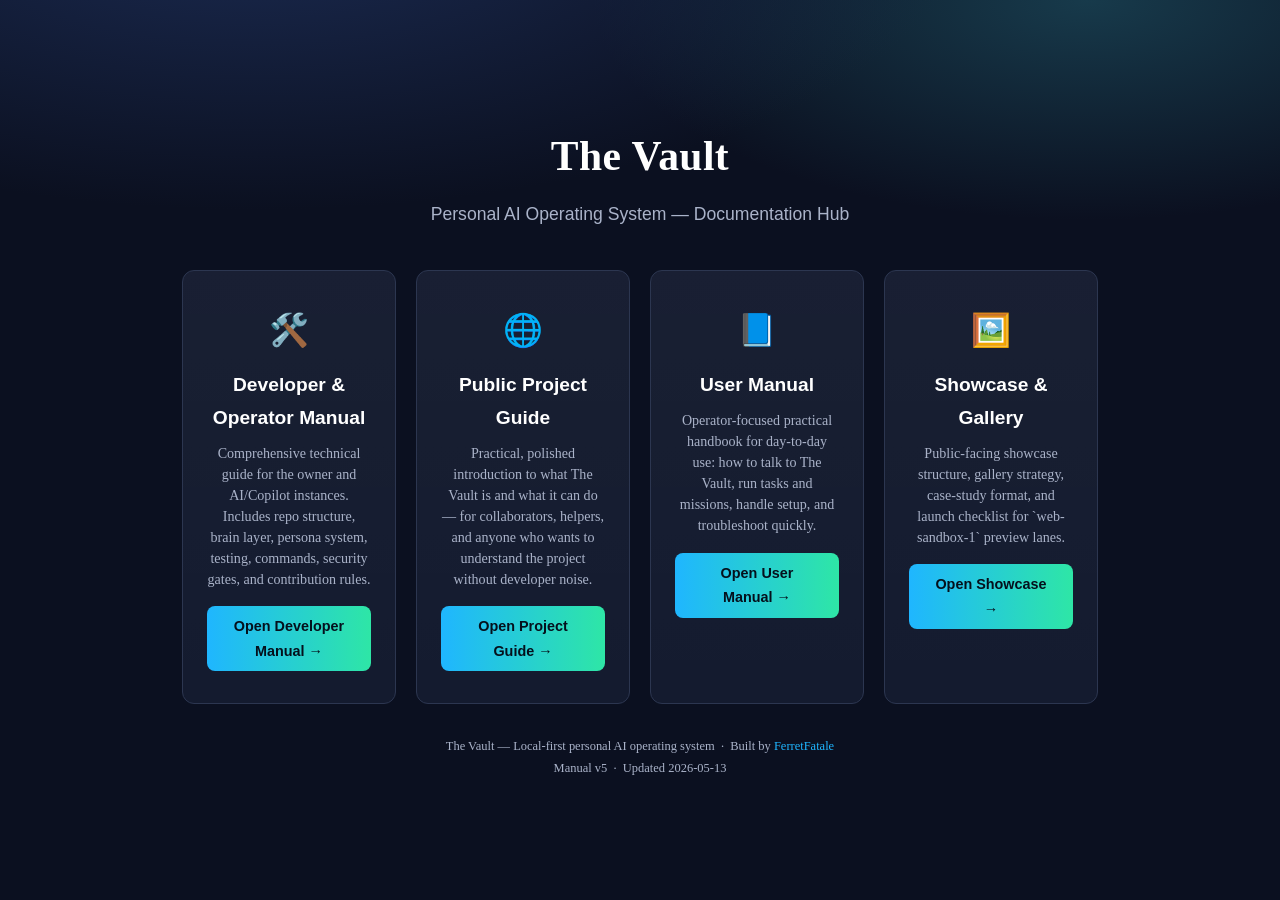
==== commit b64156d4: "docs(manual): publish The_Vault manual preview 2026-05-13 Co-authored-by: Copilot <223556219+Copilot" ====
--- a/the-vault-manual/index.html
+++ b/the-vault-manual/index.html
@@ -5,22 +5,23 @@
   <meta name="viewport" content="width=device-width, initial-scale=1.0" />
   <title>The Vault — Manual Hub</title>
   <style>
-    :root { --bg: #0d1117; --surface: #161b22; --border: #30363d; --text: #c9d1d9; --muted: #8b949e; --accent: #58a6ff; }
+    :root { --bg: #0b1020; --surface: #141b2f; --border: #2c3650; --text: #e7ebf5; --muted: #aab3c9; --accent: #1fb6ff; --accent-2: #2ee6a6; }
     * { box-sizing: border-box; margin: 0; padding: 0; }
-    body { background: var(--bg); color: var(--text); font-family: -apple-system, BlinkMacSystemFont, "Segoe UI", Helvetica, Arial, sans-serif; font-size: 16px; line-height: 1.7; min-height: 100vh; display: flex; align-items: center; justify-content: center; }
+    body { background: radial-gradient(1200px 500px at 20% -10%, #1b2b52 0, transparent 60%), radial-gradient(900px 400px at 85% 0%, #173a4b 0, transparent 55%), var(--bg); color: var(--text); font-family: "Source Serif 4", "Merriweather", Georgia, serif; font-size: 16px; line-height: 1.7; min-height: 100vh; display: flex; align-items: center; justify-content: center; }
     a { color: var(--accent); text-decoration: none; }
     a:hover { text-decoration: underline; }
     .container { max-width: 980px; padding: 3rem 2rem; text-align: center; }
-    h1 { font-size: 2.5rem; color: #fff; margin-bottom: 0.5rem; font-weight: 800; }
-    .subtitle { color: var(--muted); font-size: 1.1rem; margin-bottom: 2.5rem; }
+    h1 { font-size: 2.6rem; color: #fff; margin-bottom: 0.5rem; font-weight: 800; letter-spacing: 0.01em; }
+    .subtitle { color: var(--muted); font-size: 1.1rem; margin-bottom: 2.5rem; font-family: "Space Grotesk", "Avenir Next", sans-serif; }
     .cards { display: grid; grid-template-columns: repeat(4, minmax(0, 1fr)); gap: 1.25rem; margin: 2rem 0; }
-    .card { background: var(--surface); border: 1px solid var(--border); border-radius: 10px; padding: 2rem 1.5rem; transition: border-color 0.15s; }
-    .card:hover { border-color: var(--accent); }
+    .card { background: linear-gradient(180deg, rgba(255,255,255,0.02), rgba(255,255,255,0)), var(--surface); border: 1px solid var(--border); border-radius: 12px; padding: 2rem 1.5rem; transition: border-color 0.15s, transform 0.15s; }
+    .card:hover { border-color: var(--accent); transform: translateY(-2px); }
     .card .icon { font-size: 2rem; margin-bottom: 0.75rem; }
-    .card h2 { font-size: 1.15rem; color: #fff; margin-bottom: 0.5rem; }
+    .card h2 { font-size: 1.2rem; color: #fff; margin-bottom: 0.5rem; font-family: "Space Grotesk", "Avenir Next", sans-serif; }
     .card p { font-size: 0.88rem; color: var(--muted); line-height: 1.5; }
-    .card .link { display: inline-block; margin-top: 1rem; background: var(--accent); color: #fff; padding: 8px 20px; border-radius: 6px; font-size: 0.88rem; font-weight: 600; }
+    .card .link { display: inline-block; margin-top: 1rem; background: linear-gradient(90deg, var(--accent), var(--accent-2)); color: #05101c; padding: 8px 20px; border-radius: 8px; font-size: 0.9rem; font-weight: 700; font-family: "Space Grotesk", "Avenir Next", sans-serif; }
     .card .link:hover { opacity: 0.9; text-decoration: none; }
+    a:focus-visible { outline: 3px solid #f7c65f; outline-offset: 2px; border-radius: 6px; }
     .note { color: var(--muted); font-size: 0.78rem; margin-top: 2rem; }
     @media (max-width: 980px) { .cards { grid-template-columns: 1fr 1fr; } }
     @media (max-width: 600px) { .cards { grid-template-columns: 1fr; } h1 { font-size: 1.8rem; } }
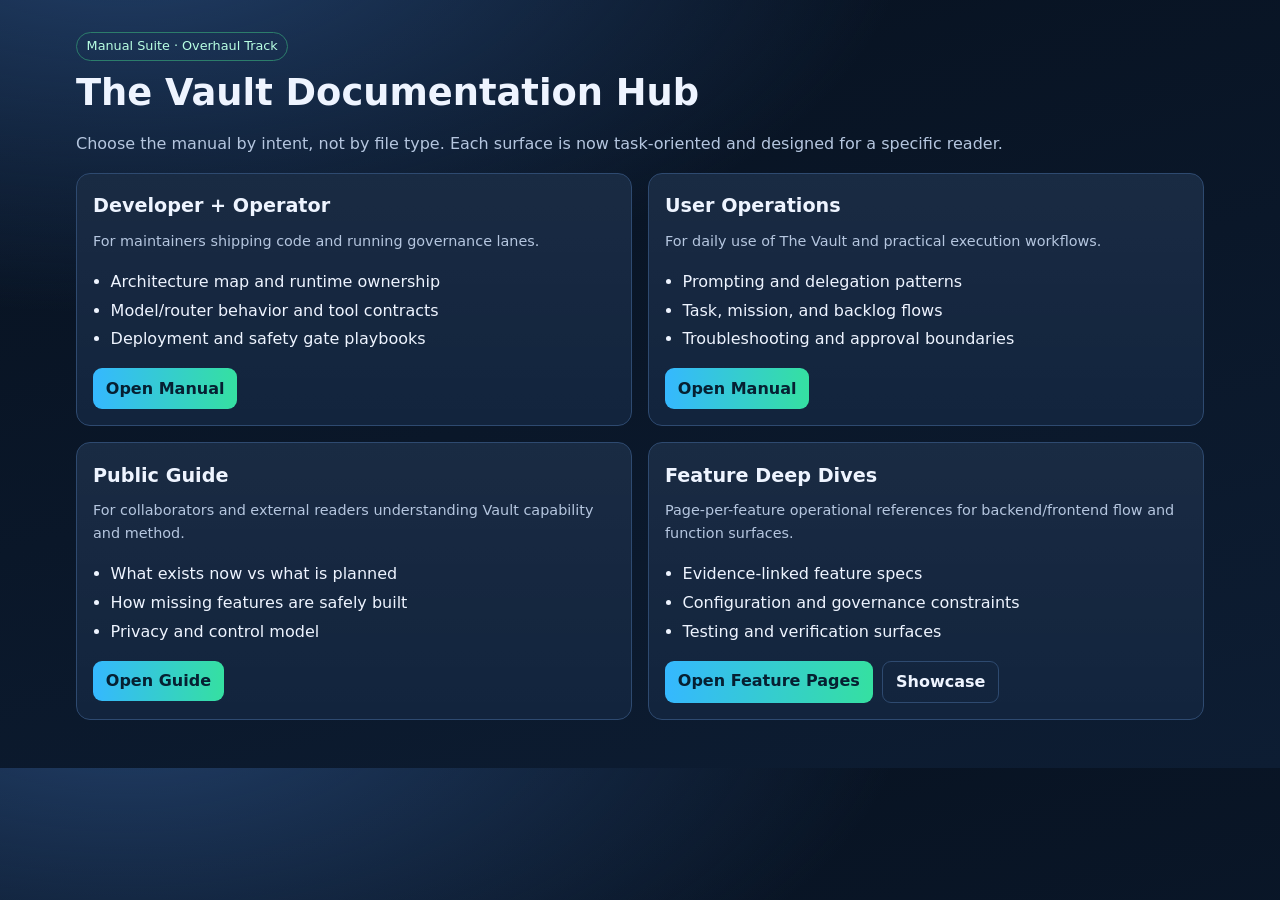
==== commit 69774d3b: "docs(manual): publish The_Vault manual preview 2026-05-13 Co-authored-by: Copilot <223556219+Copilot" ====
--- a/the-vault-manual/index.html
+++ b/the-vault-manual/index.html
@@ -3,66 +3,77 @@
 <head>
   <meta charset="UTF-8" />
   <meta name="viewport" content="width=device-width, initial-scale=1.0" />
-  <title>The Vault — Manual Hub</title>
+  <title>The Vault Manual Hub</title>
   <style>
-    :root { --bg: #0b1020; --surface: #141b2f; --border: #2c3650; --text: #e7ebf5; --muted: #aab3c9; --accent: #1fb6ff; --accent-2: #2ee6a6; }
-    * { box-sizing: border-box; margin: 0; padding: 0; }
-    body { background: radial-gradient(1200px 500px at 20% -10%, #1b2b52 0, transparent 60%), radial-gradient(900px 400px at 85% 0%, #173a4b 0, transparent 55%), var(--bg); color: var(--text); font-family: "Source Serif 4", "Merriweather", Georgia, serif; font-size: 16px; line-height: 1.7; min-height: 100vh; display: flex; align-items: center; justify-content: center; }
-    a { color: var(--accent); text-decoration: none; }
-    a:hover { text-decoration: underline; }
-    .container { max-width: 980px; padding: 3rem 2rem; text-align: center; }
-    h1 { font-size: 2.6rem; color: #fff; margin-bottom: 0.5rem; font-weight: 800; letter-spacing: 0.01em; }
-    .subtitle { color: var(--muted); font-size: 1.1rem; margin-bottom: 2.5rem; font-family: "Space Grotesk", "Avenir Next", sans-serif; }
-    .cards { display: grid; grid-template-columns: repeat(4, minmax(0, 1fr)); gap: 1.25rem; margin: 2rem 0; }
-    .card { background: linear-gradient(180deg, rgba(255,255,255,0.02), rgba(255,255,255,0)), var(--surface); border: 1px solid var(--border); border-radius: 12px; padding: 2rem 1.5rem; transition: border-color 0.15s, transform 0.15s; }
-    .card:hover { border-color: var(--accent); transform: translateY(-2px); }
-    .card .icon { font-size: 2rem; margin-bottom: 0.75rem; }
-    .card h2 { font-size: 1.2rem; color: #fff; margin-bottom: 0.5rem; font-family: "Space Grotesk", "Avenir Next", sans-serif; }
-    .card p { font-size: 0.88rem; color: var(--muted); line-height: 1.5; }
-    .card .link { display: inline-block; margin-top: 1rem; background: linear-gradient(90deg, var(--accent), var(--accent-2)); color: #05101c; padding: 8px 20px; border-radius: 8px; font-size: 0.9rem; font-weight: 700; font-family: "Space Grotesk", "Avenir Next", sans-serif; }
-    .card .link:hover { opacity: 0.9; text-decoration: none; }
-    a:focus-visible { outline: 3px solid #f7c65f; outline-offset: 2px; border-radius: 6px; }
-    .note { color: var(--muted); font-size: 0.78rem; margin-top: 2rem; }
-    @media (max-width: 980px) { .cards { grid-template-columns: 1fr 1fr; } }
-    @media (max-width: 600px) { .cards { grid-template-columns: 1fr; } h1 { font-size: 1.8rem; } }
+    :root{--bg:#07111f;--bg2:#0d1d33;--panel:#12243d;--line:#2e4a70;--text:#eef4ff;--muted:#b5c6df;--a:#35b8ff;--b:#35e0a1}
+    *{box-sizing:border-box}body{margin:0;color:var(--text);font:16px/1.6 "Inter",system-ui,sans-serif;background:radial-gradient(1200px 600px at 10% -10%,#22406a 0,transparent 65%),linear-gradient(165deg,var(--bg),var(--bg2));}
+    .wrap{max-width:1160px;margin:0 auto;padding:2rem 1rem 3rem}
+    h1{font-size:2.3rem;margin:.2rem 0 .4rem}p{margin:.5rem 0;color:var(--muted)}
+    .pill{display:inline-block;border:1px solid #2c7d6b;border-radius:999px;padding:.2rem .6rem;font-size:.8rem;color:#b8ffe3}
+    .grid{display:grid;grid-template-columns:repeat(2,minmax(0,1fr));gap:1rem;margin-top:1rem}
+    .card{background:linear-gradient(180deg,rgba(255,255,255,.03),rgba(255,255,255,0)),var(--panel);border:1px solid var(--line);border-radius:14px;padding:1rem}
+    .card h2{margin:.1rem 0 .4rem;font-size:1.2rem}
+    .meta{font-size:.9rem;color:var(--muted)}
+    .actions{display:flex;gap:.6rem;flex-wrap:wrap;margin-top:.8rem}
+    .btn{display:inline-block;border-radius:9px;padding:.48rem .8rem;font-weight:700;text-decoration:none}
+    .primary{background:linear-gradient(90deg,var(--a),var(--b));color:#062032}
+    .ghost{border:1px solid var(--line);color:var(--text)}
+    .checks{margin-top:1rem;padding-left:1.1rem}.checks li{margin:.2rem 0}
+    a:focus-visible{outline:3px solid #f2c76b;outline-offset:2px}
+    @media(max-width:840px){.grid{grid-template-columns:1fr}}
   </style>
 </head>
 <body>
-<div class="container">
-  <h1>The Vault</h1>
-  <p class="subtitle">Personal AI Operating System — Documentation Hub</p>
+  <main class="wrap">
+    <span class="pill">Manual Suite · Overhaul Track</span>
+    <h1>The Vault Documentation Hub</h1>
+    <p>Choose the manual by intent, not by file type. Each surface is now task-oriented and designed for a specific reader.</p>
 
-  <div class="cards">
-    <div class="card">
-      <div class="icon">🛠️</div>
-      <h2>Developer &amp; Operator Manual</h2>
-      <p>Comprehensive technical guide for the owner and AI/Copilot instances. Includes repo structure, brain layer, persona system, testing, commands, security gates, and contribution rules.</p>
-      <a class="link" href="developer/">Open Developer Manual →</a>
-    </div>
-    <div class="card">
-      <div class="icon">🌐</div>
-      <h2>Public Project Guide</h2>
-      <p>Practical, polished introduction to what The Vault is and what it can do — for collaborators, helpers, and anyone who wants to understand the project without developer noise.</p>
-      <a class="link" href="public/">Open Project Guide →</a>
-    </div>
-    <div class="card">
-      <div class="icon">📘</div>
-      <h2>User Manual</h2>
-      <p>Operator-focused practical handbook for day-to-day use: how to talk to The Vault, run tasks and missions, handle setup, and troubleshoot quickly.</p>
-      <a class="link" href="user/">Open User Manual →</a>
-    </div>
-    <div class="card">
-      <div class="icon">🖼️</div>
-      <h2>Showcase &amp; Gallery</h2>
-      <p>Public-facing showcase structure, gallery strategy, case-study format, and launch checklist for `web-sandbox-1` preview lanes.</p>
-      <a class="link" href="public/showcase/">Open Showcase →</a>
-    </div>
-  </div>
+    <section class="grid" aria-label="Manual entry points">
+      <article class="card">
+        <h2>Developer + Operator</h2>
+        <p class="meta">For maintainers shipping code and running governance lanes.</p>
+        <ul class="checks">
+          <li>Architecture map and runtime ownership</li>
+          <li>Model/router behavior and tool contracts</li>
+          <li>Deployment and safety gate playbooks</li>
+        </ul>
+        <div class="actions"><a class="btn primary" href="developer/">Open Manual</a></div>
+      </article>
 
-  <p class="note">
-    The Vault — Local-first personal AI operating system &nbsp;·&nbsp; Built by <a href="https://github.com/FerretFatale">FerretFatale</a>
-    <br/>Manual v5 &nbsp;·&nbsp; Updated 2026-05-13
-  </p>
-</div>
+      <article class="card">
+        <h2>User Operations</h2>
+        <p class="meta">For daily use of The Vault and practical execution workflows.</p>
+        <ul class="checks">
+          <li>Prompting and delegation patterns</li>
+          <li>Task, mission, and backlog flows</li>
+          <li>Troubleshooting and approval boundaries</li>
+        </ul>
+        <div class="actions"><a class="btn primary" href="user/">Open Manual</a></div>
+      </article>
+
+      <article class="card">
+        <h2>Public Guide</h2>
+        <p class="meta">For collaborators and external readers understanding Vault capability and method.</p>
+        <ul class="checks">
+          <li>What exists now vs what is planned</li>
+          <li>How missing features are safely built</li>
+          <li>Privacy and control model</li>
+        </ul>
+        <div class="actions"><a class="btn primary" href="public/">Open Guide</a></div>
+      </article>
+
+      <article class="card">
+        <h2>Feature Deep Dives</h2>
+        <p class="meta">Page-per-feature operational references for backend/frontend flow and function surfaces.</p>
+        <ul class="checks">
+          <li>Evidence-linked feature specs</li>
+          <li>Configuration and governance constraints</li>
+          <li>Testing and verification surfaces</li>
+        </ul>
+        <div class="actions"><a class="btn primary" href="feature-pages/README.md">Open Feature Pages</a><a class="btn ghost" href="public/showcase/">Showcase</a></div>
+      </article>
+    </section>
+  </main>
 </body>
 </html>
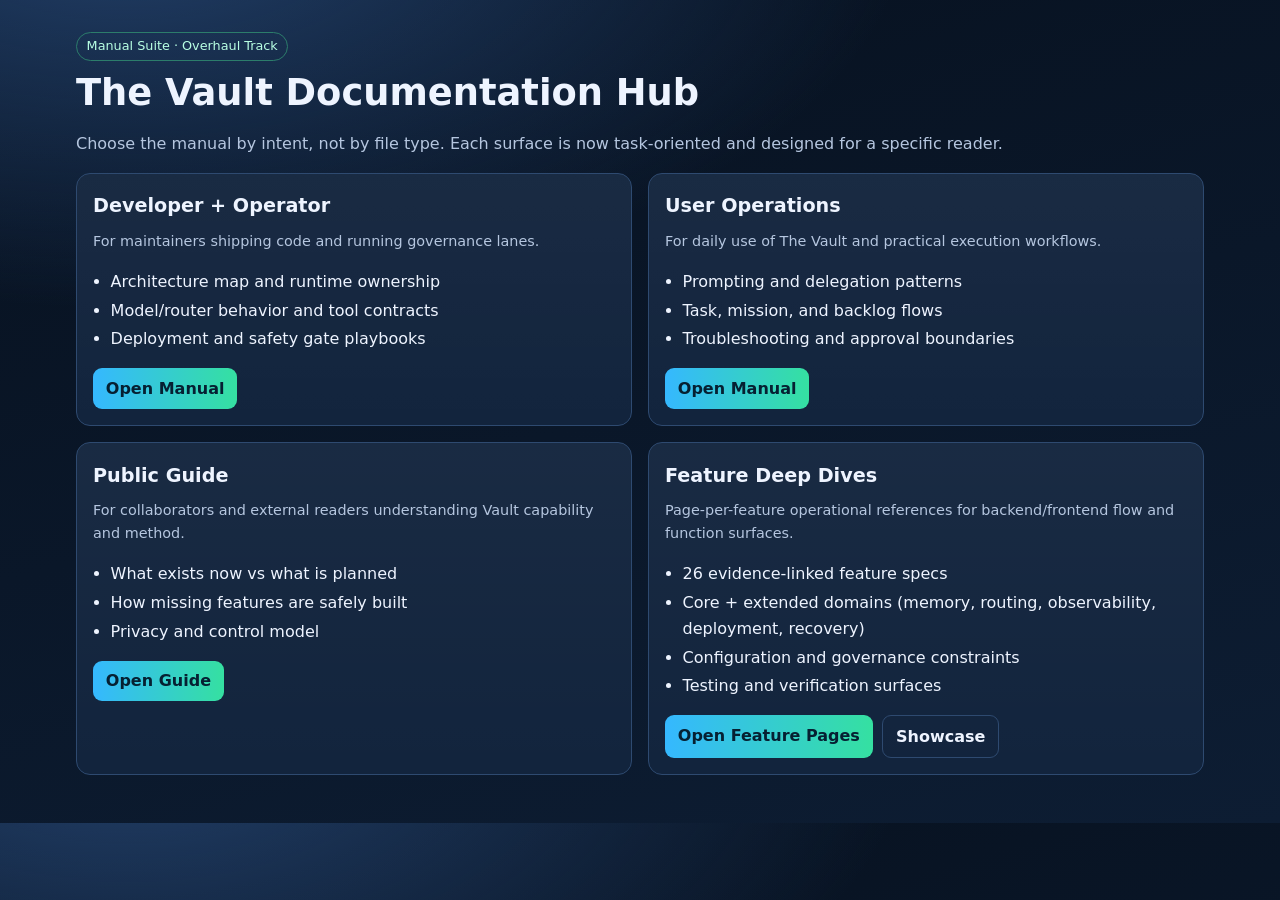
==== commit 2043e3eb: "docs(manual): publish The_Vault manual preview 2026-05-13 Co-authored-by: Copilot <223556219+Copilot" ====
--- a/the-vault-manual/index.html
+++ b/the-vault-manual/index.html
@@ -67,7 +67,8 @@
         <h2>Feature Deep Dives</h2>
         <p class="meta">Page-per-feature operational references for backend/frontend flow and function surfaces.</p>
         <ul class="checks">
-          <li>Evidence-linked feature specs</li>
+          <li>26 evidence-linked feature specs</li>
+          <li>Core + extended domains (memory, routing, observability, deployment, recovery)</li>
           <li>Configuration and governance constraints</li>
           <li>Testing and verification surfaces</li>
         </ul>
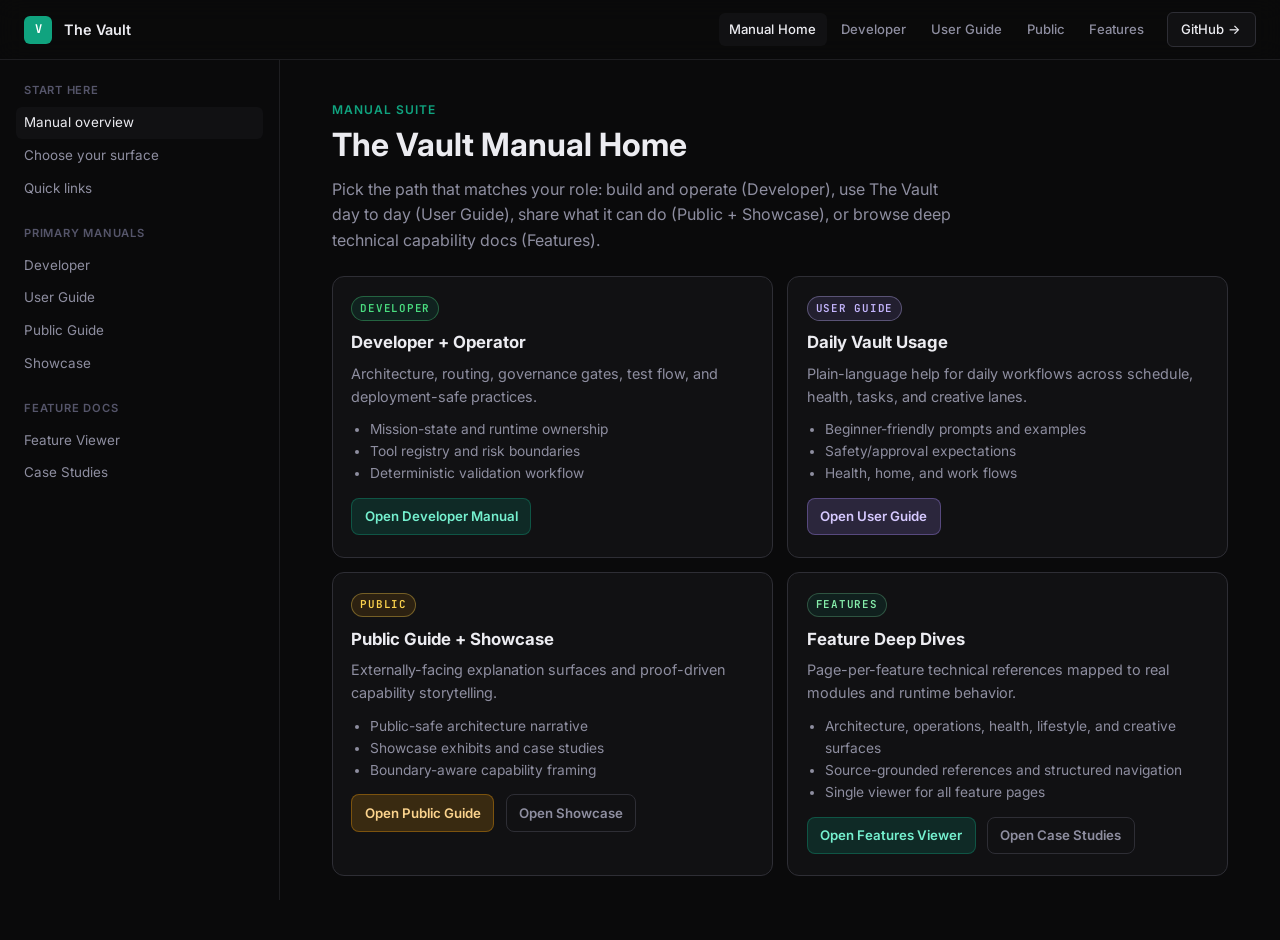
==== commit 60a90028: "docs(manual): publish The_Vault manual preview 2026-05-14 Co-authored-by: Copilot <223556219+Copilot" ====
--- a/the-vault-manual/index.html
+++ b/the-vault-manual/index.html
@@ -1,80 +1,425 @@
 <!DOCTYPE html>
 <html lang="en">
+
 <head>
   <meta charset="UTF-8" />
   <meta name="viewport" content="width=device-width, initial-scale=1.0" />
-  <title>The Vault Manual Hub</title>
+  <title>Manual Home — The Vault</title>
+  <link rel="preconnect" href="https://fonts.googleapis.com" />
+  <link rel="preconnect" href="https://fonts.gstatic.com" crossorigin />
+  <link
+    href="https://fonts.googleapis.com/css2?family=Inter:wght@400;500;600;700&family=JetBrains+Mono:wght@400;500&display=swap"
+    rel="stylesheet" />
   <style>
-    :root{--bg:#07111f;--bg2:#0d1d33;--panel:#12243d;--line:#2e4a70;--text:#eef4ff;--muted:#b5c6df;--a:#35b8ff;--b:#35e0a1}
-    *{box-sizing:border-box}body{margin:0;color:var(--text);font:16px/1.6 "Inter",system-ui,sans-serif;background:radial-gradient(1200px 600px at 10% -10%,#22406a 0,transparent 65%),linear-gradient(165deg,var(--bg),var(--bg2));}
-    .wrap{max-width:1160px;margin:0 auto;padding:2rem 1rem 3rem}
-    h1{font-size:2.3rem;margin:.2rem 0 .4rem}p{margin:.5rem 0;color:var(--muted)}
-    .pill{display:inline-block;border:1px solid #2c7d6b;border-radius:999px;padding:.2rem .6rem;font-size:.8rem;color:#b8ffe3}
-    .grid{display:grid;grid-template-columns:repeat(2,minmax(0,1fr));gap:1rem;margin-top:1rem}
-    .card{background:linear-gradient(180deg,rgba(255,255,255,.03),rgba(255,255,255,0)),var(--panel);border:1px solid var(--line);border-radius:14px;padding:1rem}
-    .card h2{margin:.1rem 0 .4rem;font-size:1.2rem}
-    .meta{font-size:.9rem;color:var(--muted)}
-    .actions{display:flex;gap:.6rem;flex-wrap:wrap;margin-top:.8rem}
-    .btn{display:inline-block;border-radius:9px;padding:.48rem .8rem;font-weight:700;text-decoration:none}
-    .primary{background:linear-gradient(90deg,var(--a),var(--b));color:#062032}
-    .ghost{border:1px solid var(--line);color:var(--text)}
-    .checks{margin-top:1rem;padding-left:1.1rem}.checks li{margin:.2rem 0}
-    a:focus-visible{outline:3px solid #f2c76b;outline-offset:2px}
-    @media(max-width:840px){.grid{grid-template-columns:1fr}}
+    :root {
+      --bg: #0a0a0b;
+      --surface: #111113;
+      --surface-hover: #17171a;
+      --border: #1e1e21;
+      --border-accent: #2e2e35;
+      --text: #ececf1;
+      --text-muted: #8e8ea0;
+      --text-subtle: #55556a;
+      --accent: #10a37f;
+      --dev: #10a37f;
+      --user: #a78bfa;
+      --public: #f59e0b;
+      --nav-h: 60px;
+      --sidebar-w: 280px;
+    }
+
+    * {
+      box-sizing: border-box;
+      margin: 0;
+      padding: 0;
+    }
+
+    body {
+      background: var(--bg);
+      color: var(--text);
+      font-family: "Inter", system-ui, -apple-system, sans-serif;
+      line-height: 1.6;
+    }
+
+    .topnav {
+      position: fixed;
+      top: 0;
+      left: 0;
+      right: 0;
+      height: var(--nav-h);
+      z-index: 100;
+      display: flex;
+      align-items: center;
+      justify-content: space-between;
+      padding: 0 1.5rem;
+      background: rgba(10, 10, 11, .9);
+      backdrop-filter: blur(12px);
+      border-bottom: 1px solid var(--border);
+    }
+
+    .topnav-left {
+      display: flex;
+      align-items: center;
+      gap: .75rem;
+    }
+
+    .logo-mark {
+      width: 28px;
+      height: 28px;
+      border-radius: 6px;
+      background: var(--accent);
+      display: flex;
+      align-items: center;
+      justify-content: center;
+      color: #fff;
+      font-size: .75rem;
+      font-weight: 700;
+      font-family: "JetBrains Mono", monospace;
+    }
+
+    .logo-text {
+      font-size: .9rem;
+      font-weight: 600;
+    }
+
+    .topnav-right {
+      display: flex;
+      align-items: center;
+      gap: .25rem;
+    }
+
+    .topnav-link {
+      color: var(--text-muted);
+      text-decoration: none;
+      font-size: .82rem;
+      font-weight: 500;
+      padding: .35rem .65rem;
+      border-radius: 6px;
+      transition: color .15s, background .15s;
+    }
+
+    .topnav-link:hover,
+    .topnav-link.active {
+      color: var(--text);
+      background: var(--surface);
+    }
+
+    .btn-github {
+      margin-left: .5rem;
+      padding: .35rem .85rem;
+      background: var(--surface);
+      border: 1px solid var(--border-accent);
+      border-radius: 6px;
+      color: var(--text);
+      font-size: .82rem;
+      font-weight: 500;
+      text-decoration: none;
+    }
+
+    .layout {
+      display: flex;
+      padding-top: var(--nav-h);
+      min-height: 100vh;
+    }
+
+    .sidebar {
+      position: fixed;
+      top: var(--nav-h);
+      left: 0;
+      width: var(--sidebar-w);
+      height: calc(100vh - var(--nav-h));
+      overflow-y: auto;
+      padding: 1.4rem 1rem 2rem;
+      border-right: 1px solid var(--border);
+      background: var(--bg);
+    }
+
+    .sidebar-group {
+      margin-bottom: 1.25rem;
+    }
+
+    .sidebar-group-label {
+      font-size: .7rem;
+      font-weight: 600;
+      letter-spacing: .07em;
+      text-transform: uppercase;
+      color: var(--text-subtle);
+      margin-bottom: .4rem;
+      padding: 0 .5rem;
+    }
+
+    .sidebar-link {
+      display: block;
+      color: var(--text-muted);
+      text-decoration: none;
+      font-size: .84rem;
+      padding: .35rem .5rem;
+      border-radius: 6px;
+    }
+
+    .sidebar-link:hover,
+    .sidebar-link.active {
+      color: var(--text);
+      background: var(--surface);
+    }
+
+    .main-content {
+      margin-left: var(--sidebar-w);
+      flex: 1;
+      padding: 2.5rem 3.25rem 4rem;
+      max-width: calc(var(--sidebar-w) + 860px);
+    }
+
+    .eyebrow {
+      font-size: .75rem;
+      font-weight: 600;
+      text-transform: uppercase;
+      letter-spacing: .08em;
+      color: var(--accent);
+    }
+
+    h1 {
+      font-size: 2rem;
+      line-height: 1.2;
+      margin: .45rem 0 .75rem;
+    }
+
+    .hero-sub {
+      color: var(--text-muted);
+      max-width: 620px;
+      margin-bottom: 1.4rem;
+    }
+
+    .feat-grid {
+      display: grid;
+      grid-template-columns: 1fr 1fr;
+      gap: .9rem;
+      margin-top: 1.1rem;
+    }
+
+    .feat-card {
+      background: var(--surface);
+      border: 1px solid var(--border-accent);
+      border-radius: 12px;
+      padding: 1.05rem 1.15rem;
+    }
+
+    .tag {
+      display: inline-block;
+      font-size: .68rem;
+      font-weight: 600;
+      letter-spacing: .07em;
+      text-transform: uppercase;
+      border-radius: 999px;
+      padding: .16rem .5rem;
+      margin-bottom: .55rem;
+      border: 1px solid;
+      font-family: "JetBrains Mono", monospace;
+    }
+
+    .tag-dev {
+      color: #4ade80;
+      border-color: rgba(74, 222, 128, .35);
+      background: rgba(16, 163, 127, .12);
+    }
+
+    .tag-user {
+      color: #c4b5fd;
+      border-color: rgba(196, 181, 253, .35);
+      background: rgba(167, 139, 250, .12);
+    }
+
+    .tag-public {
+      color: #fcd34d;
+      border-color: rgba(252, 211, 77, .35);
+      background: rgba(245, 158, 11, .12);
+    }
+
+    .tag-feature {
+      color: #86efac;
+      border-color: rgba(134, 239, 172, .25);
+      background: rgba(16, 163, 127, .1);
+    }
+
+    .feat-card h2 {
+      font-size: 1.05rem;
+      margin-bottom: .35rem;
+    }
+
+    .feat-card p {
+      color: var(--text-muted);
+      font-size: .9rem;
+      margin-bottom: .65rem;
+    }
+
+    .feat-card ul {
+      color: var(--text-muted);
+      padding-left: 1.15rem;
+      margin-bottom: .85rem;
+      font-size: .86rem;
+    }
+
+    .btn {
+      display: inline-block;
+      padding: .44rem .78rem;
+      border-radius: 8px;
+      text-decoration: none;
+      font-size: .83rem;
+      font-weight: 600;
+      margin-right: .45rem;
+      margin-bottom: .3rem;
+    }
+
+    .btn-dev {
+      background: rgba(16, 163, 127, .18);
+      color: #75f0cf;
+      border: 1px solid rgba(16, 163, 127, .35);
+    }
+
+    .btn-user {
+      background: rgba(167, 139, 250, .18);
+      color: #d6c9ff;
+      border: 1px solid rgba(167, 139, 250, .35);
+    }
+
+    .btn-public {
+      background: rgba(245, 158, 11, .18);
+      color: #fbd38d;
+      border: 1px solid rgba(245, 158, 11, .35);
+    }
+
+    .btn-neutral {
+      background: transparent;
+      color: var(--text-muted);
+      border: 1px solid var(--border-accent);
+    }
+
+    a:focus-visible {
+      outline: 2px solid var(--accent);
+      outline-offset: 2px;
+    }
+
+    @media (max-width: 900px) {
+      .sidebar {
+        display: none;
+      }
+
+      .main-content {
+        margin-left: 0;
+        padding: 1.5rem 1.2rem 2.5rem;
+      }
+
+      .feat-grid {
+        grid-template-columns: 1fr;
+      }
+
+      .topnav-right .topnav-link {
+        display: none;
+      }
+    }
   </style>
 </head>
+
 <body>
-  <main class="wrap">
-    <span class="pill">Manual Suite · Overhaul Track</span>
-    <h1>The Vault Documentation Hub</h1>
-    <p>Choose the manual by intent, not by file type. Each surface is now task-oriented and designed for a specific reader.</p>
-
-    <section class="grid" aria-label="Manual entry points">
-      <article class="card">
-        <h2>Developer + Operator</h2>
-        <p class="meta">For maintainers shipping code and running governance lanes.</p>
-        <ul class="checks">
-          <li>Architecture map and runtime ownership</li>
-          <li>Model/router behavior and tool contracts</li>
-          <li>Deployment and safety gate playbooks</li>
-        </ul>
-        <div class="actions"><a class="btn primary" href="developer/">Open Manual</a></div>
-      </article>
-
-      <article class="card">
-        <h2>User Operations</h2>
-        <p class="meta">For daily use of The Vault and practical execution workflows.</p>
-        <ul class="checks">
-          <li>Prompting and delegation patterns</li>
-          <li>Task, mission, and backlog flows</li>
-          <li>Troubleshooting and approval boundaries</li>
-        </ul>
-        <div class="actions"><a class="btn primary" href="user/">Open Manual</a></div>
-      </article>
-
-      <article class="card">
-        <h2>Public Guide</h2>
-        <p class="meta">For collaborators and external readers understanding Vault capability and method.</p>
-        <ul class="checks">
-          <li>What exists now vs what is planned</li>
-          <li>How missing features are safely built</li>
-          <li>Privacy and control model</li>
-        </ul>
-        <div class="actions"><a class="btn primary" href="public/">Open Guide</a></div>
-      </article>
-
-      <article class="card">
-        <h2>Feature Deep Dives</h2>
-        <p class="meta">Page-per-feature operational references for backend/frontend flow and function surfaces.</p>
-        <ul class="checks">
-          <li>26 evidence-linked feature specs</li>
-          <li>Core + extended domains (memory, routing, observability, deployment, recovery)</li>
-          <li>Configuration and governance constraints</li>
-          <li>Testing and verification surfaces</li>
-        </ul>
-        <div class="actions"><a class="btn primary" href="feature-pages/README.md">Open Feature Pages</a><a class="btn ghost" href="public/showcase/">Showcase</a></div>
-      </article>
-    </section>
-  </main>
+  <header class="topnav">
+    <div class="topnav-left">
+      <div class="logo-mark">V</div>
+      <span class="logo-text">The Vault</span>
+    </div>
+    <div class="topnav-right">
+      <a href="index.html" class="topnav-link active">Manual Home</a>
+      <a href="developer/index.html" class="topnav-link">Developer</a>
+      <a href="user/index.html" class="topnav-link">User Guide</a>
+      <a href="public/index.html" class="topnav-link">Public</a>
+      <a href="feature-pages/feature-viewer.html" class="topnav-link">Features</a>
+      <a href="https://github.com/FerretFatale/KAOS" class="btn-github" target="_blank" rel="noopener">GitHub →</a>
+    </div>
+  </header>
+
+  <div class="layout">
+    <aside class="sidebar" aria-label="Manual navigation">
+      <div class="sidebar-group">
+        <div class="sidebar-group-label">Start here</div>
+        <a href="#overview" class="sidebar-link active">Manual overview</a>
+        <a href="#choose-surface" class="sidebar-link">Choose your surface</a>
+        <a href="#quick-links" class="sidebar-link">Quick links</a>
+      </div>
+      <div class="sidebar-group">
+        <div class="sidebar-group-label">Primary manuals</div>
+        <a href="developer/index.html" class="sidebar-link">Developer</a>
+        <a href="user/index.html" class="sidebar-link">User Guide</a>
+        <a href="public/index.html" class="sidebar-link">Public Guide</a>
+        <a href="public/showcase/index.html" class="sidebar-link">Showcase</a>
+      </div>
+      <div class="sidebar-group">
+        <div class="sidebar-group-label">Feature docs</div>
+        <a href="feature-pages/feature-viewer.html" class="sidebar-link">Feature Viewer</a>
+        <a href="public/showcase/case-studies.html" class="sidebar-link">Case Studies</a>
+      </div>
+    </aside>
+
+    <main class="main-content">
+      <section id="overview">
+        <p class="eyebrow">Manual Suite</p>
+        <h1>The Vault Manual Home</h1>
+        <p class="hero-sub">Pick the path that matches your role: build and operate (Developer), use The Vault day to
+          day (User Guide), share what it can do (Public + Showcase), or browse deep technical capability docs
+          (Features).</p>
+      </section>
+
+      <section id="choose-surface" class="feat-grid" aria-label="Manual entry points">
+        <article class="feat-card">
+          <span class="tag tag-dev">Developer</span>
+          <h2>Developer + Operator</h2>
+          <p>Architecture, routing, governance gates, test flow, and deployment-safe practices.</p>
+          <ul>
+            <li>Mission-state and runtime ownership</li>
+            <li>Tool registry and risk boundaries</li>
+            <li>Deterministic validation workflow</li>
+          </ul>
+          <a class="btn btn-dev" href="developer/index.html">Open Developer Manual</a>
+        </article>
+
+        <article class="feat-card">
+          <span class="tag tag-user">User Guide</span>
+          <h2>Daily Vault Usage</h2>
+          <p>Plain-language help for daily workflows across schedule, health, tasks, and creative lanes.</p>
+          <ul>
+            <li>Beginner-friendly prompts and examples</li>
+            <li>Safety/approval expectations</li>
+            <li>Health, home, and work flows</li>
+          </ul>
+          <a class="btn btn-user" href="user/index.html">Open User Guide</a>
+        </article>
+
+        <article class="feat-card">
+          <span class="tag tag-public">Public</span>
+          <h2>Public Guide + Showcase</h2>
+          <p>Externally-facing explanation surfaces and proof-driven capability storytelling.</p>
+          <ul>
+            <li>Public-safe architecture narrative</li>
+            <li>Showcase exhibits and case studies</li>
+            <li>Boundary-aware capability framing</li>
+          </ul>
+          <a class="btn btn-public" href="public/index.html">Open Public Guide</a>
+          <a class="btn btn-neutral" href="public/showcase/index.html">Open Showcase</a>
+        </article>
+
+        <article class="feat-card" id="quick-links">
+          <span class="tag tag-feature">Features</span>
+          <h2>Feature Deep Dives</h2>
+          <p>Page-per-feature technical references mapped to real modules and runtime behavior.</p>
+          <ul>
+            <li>Architecture, operations, health, lifestyle, and creative surfaces</li>
+            <li>Source-grounded references and structured navigation</li>
+            <li>Single viewer for all feature pages</li>
+          </ul>
+          <a class="btn btn-dev" href="feature-pages/feature-viewer.html">Open Features Viewer</a>
+          <a class="btn btn-neutral" href="public/showcase/case-studies.html">Open Case Studies</a>
+        </article>
+      </section>
+    </main>
+  </div>
 </body>
-</html>
+
+</html>
